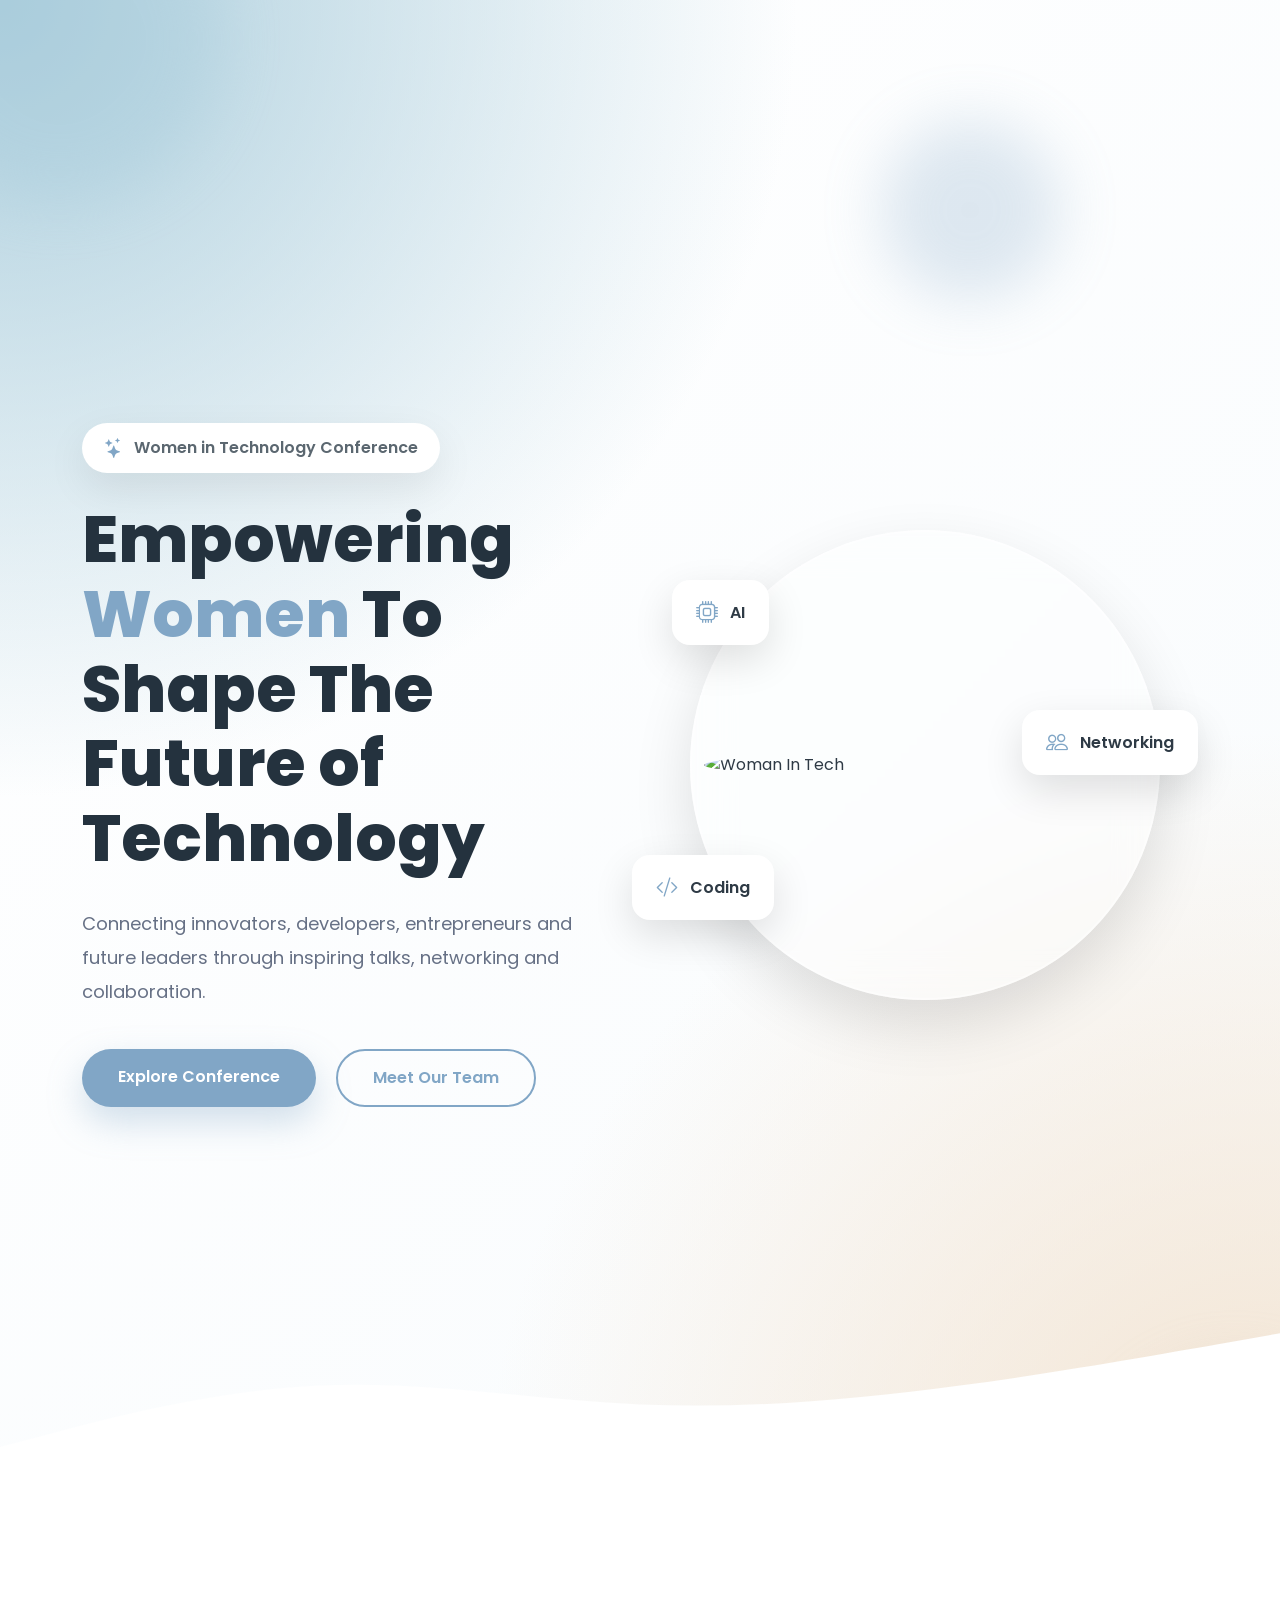
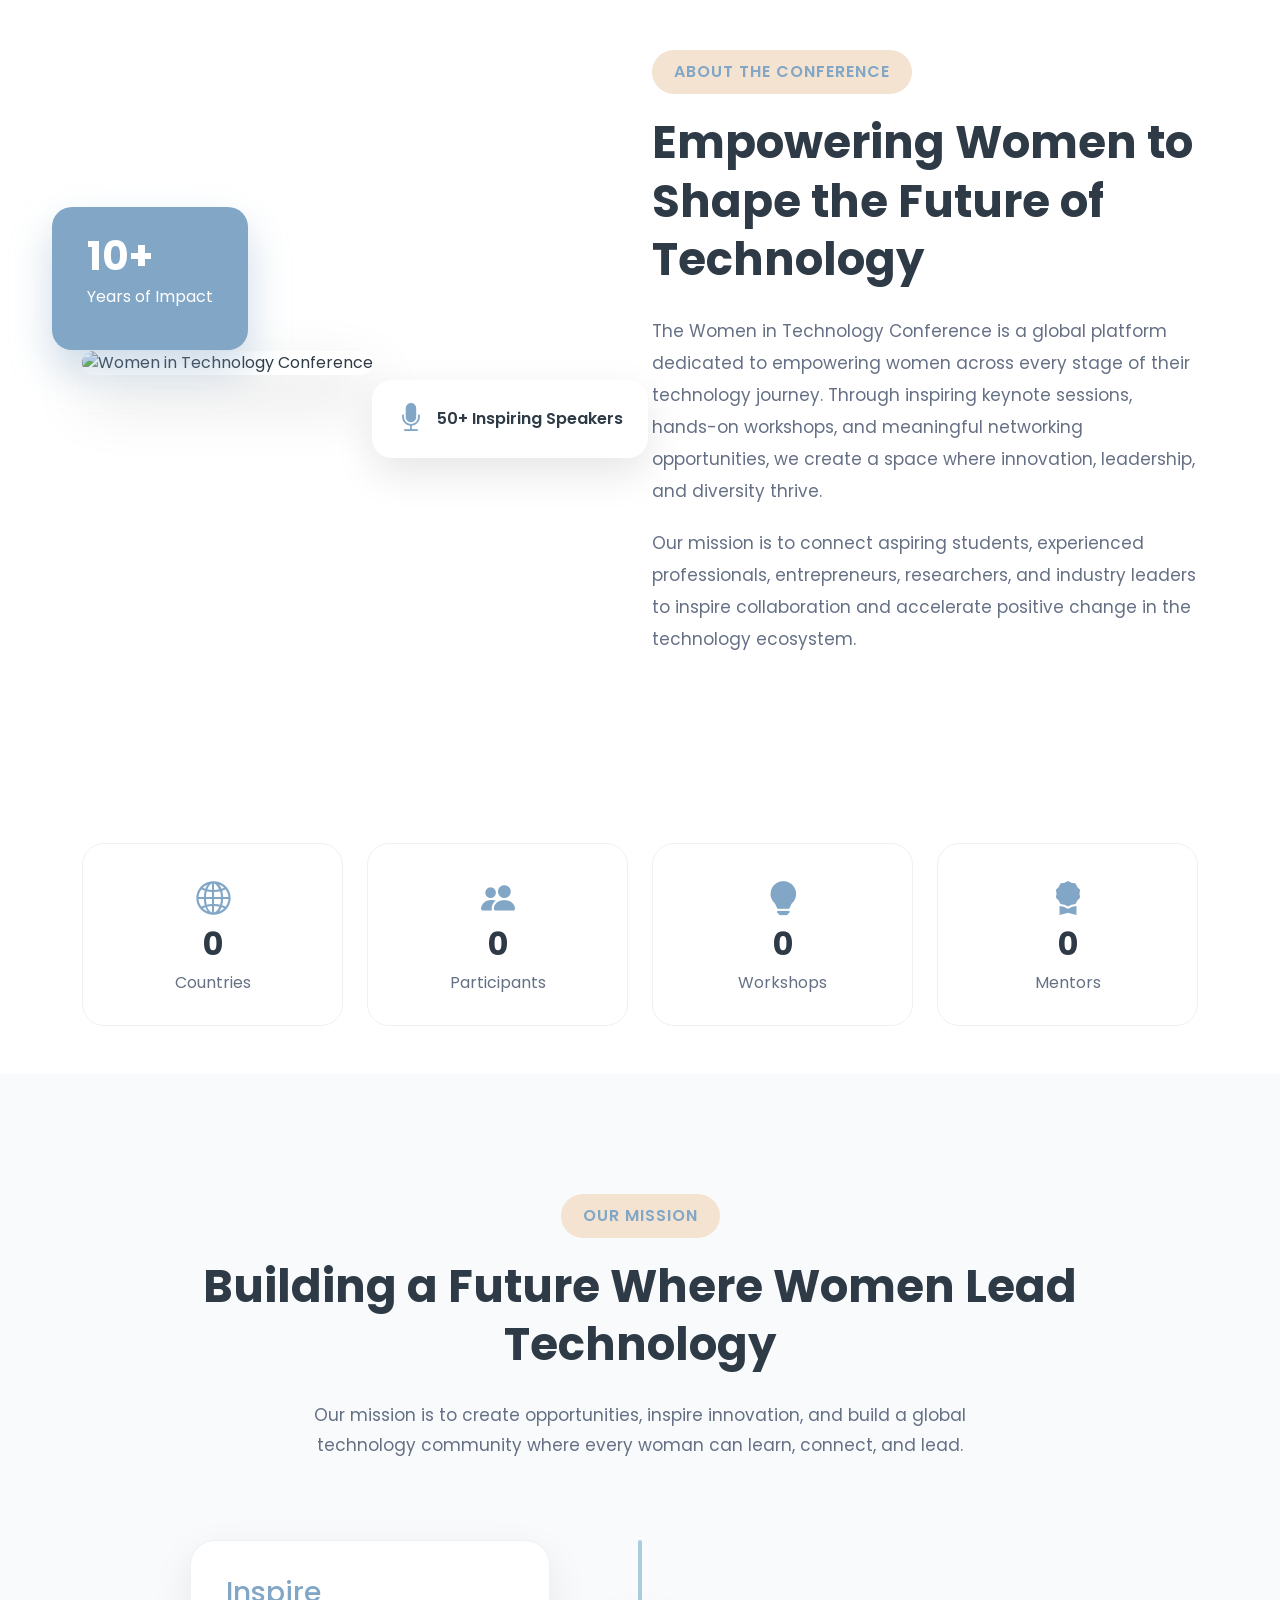
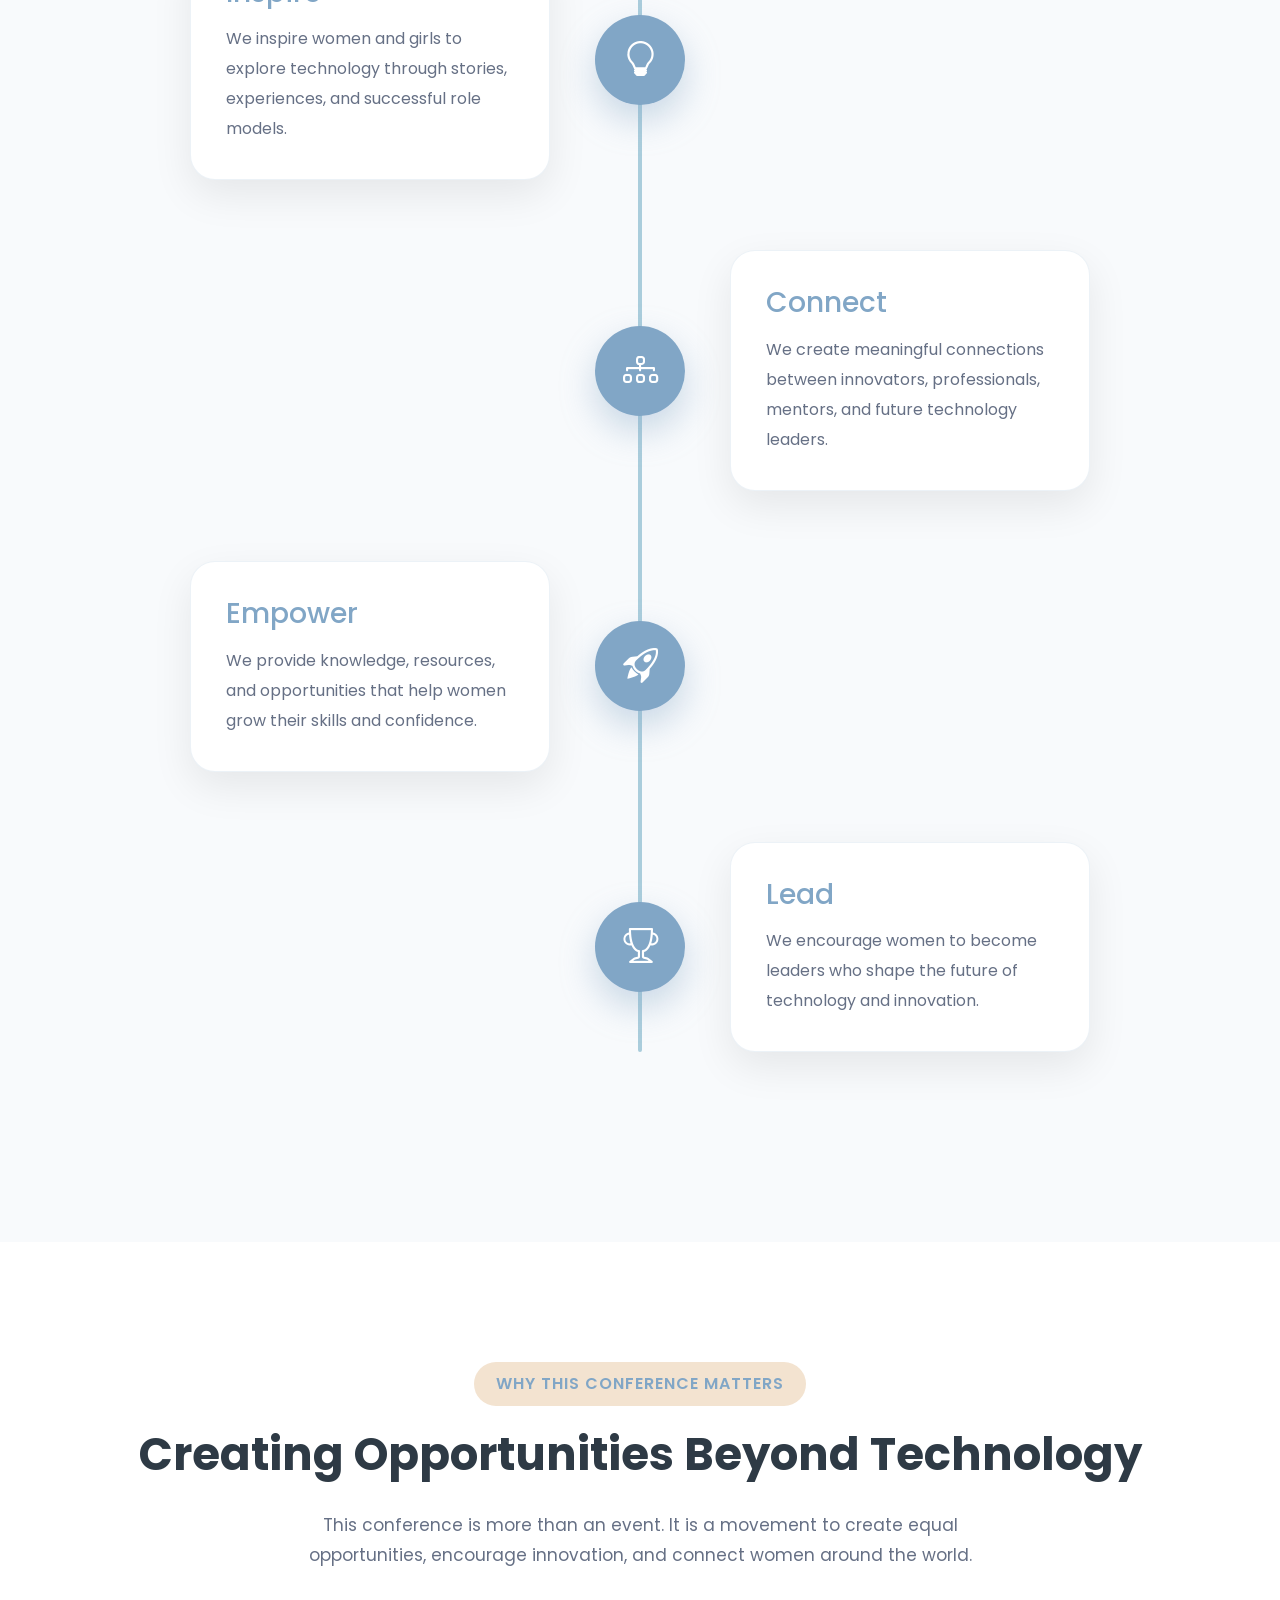
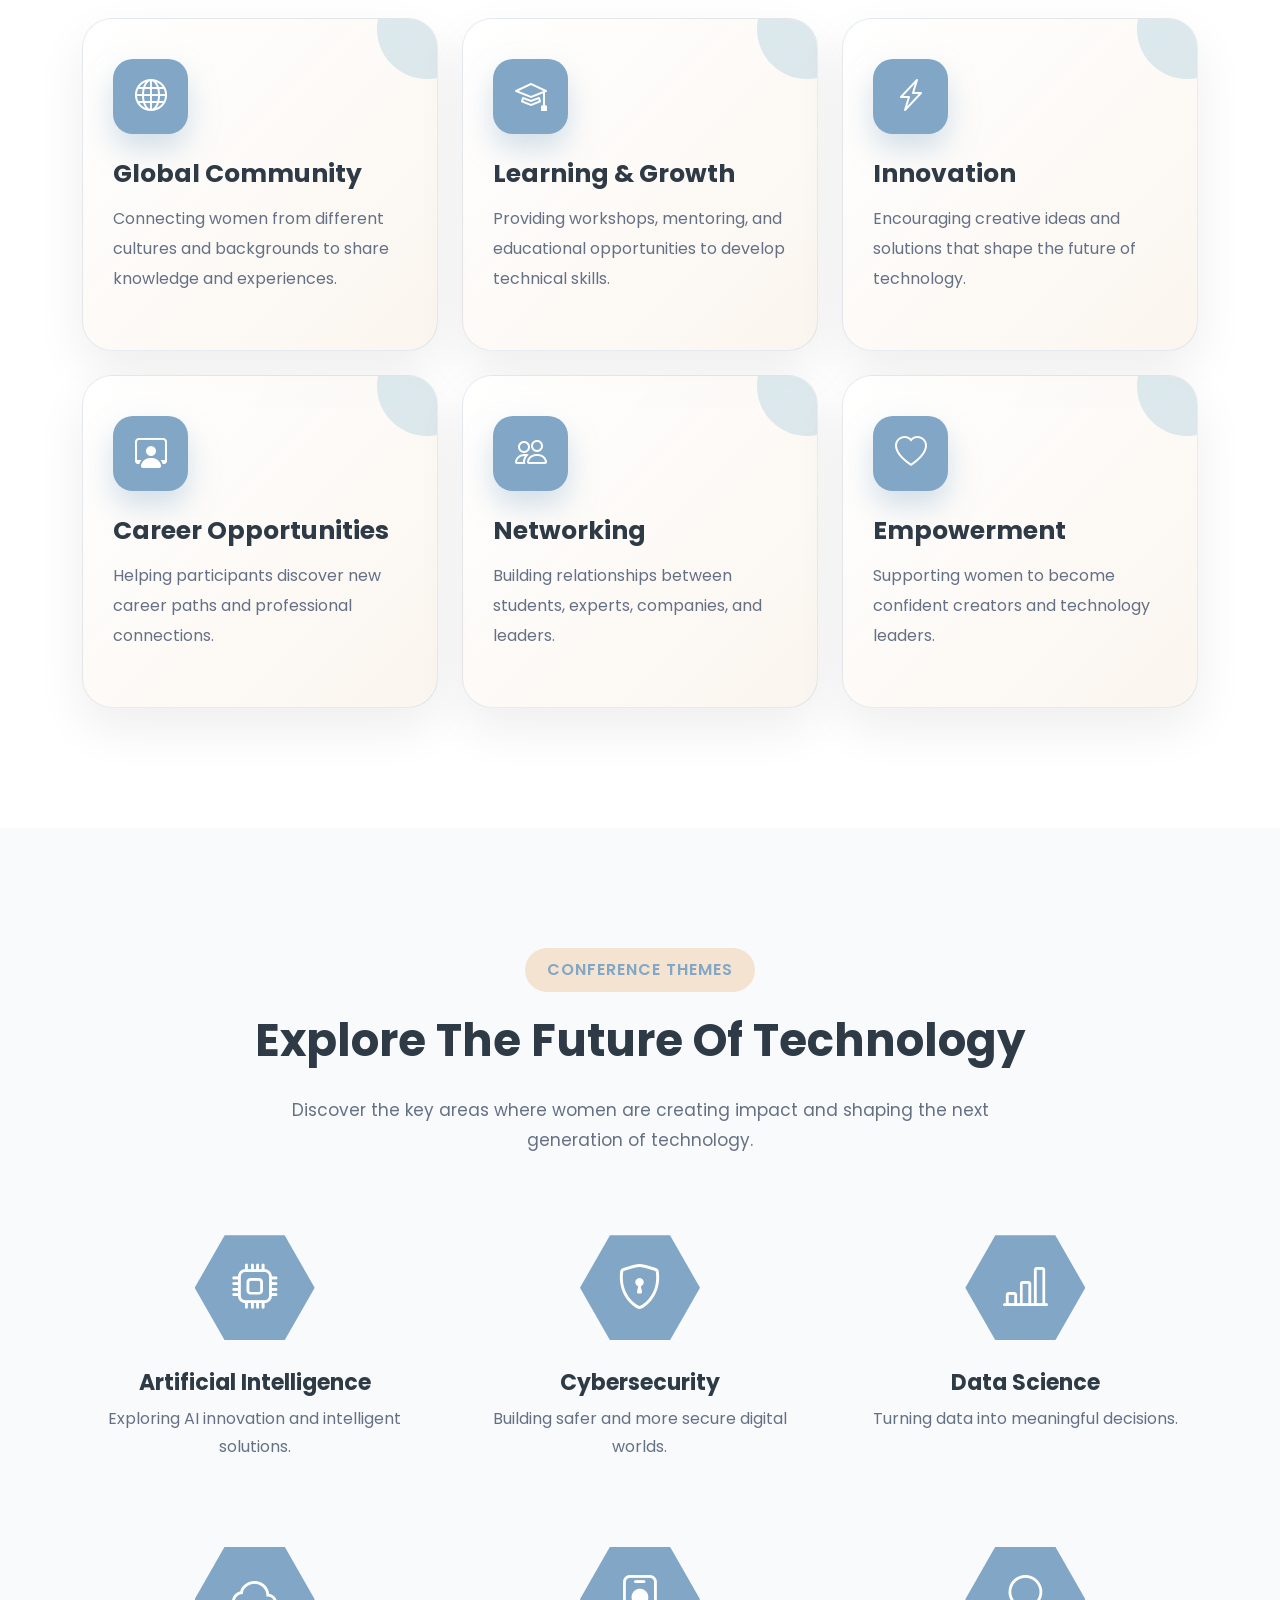
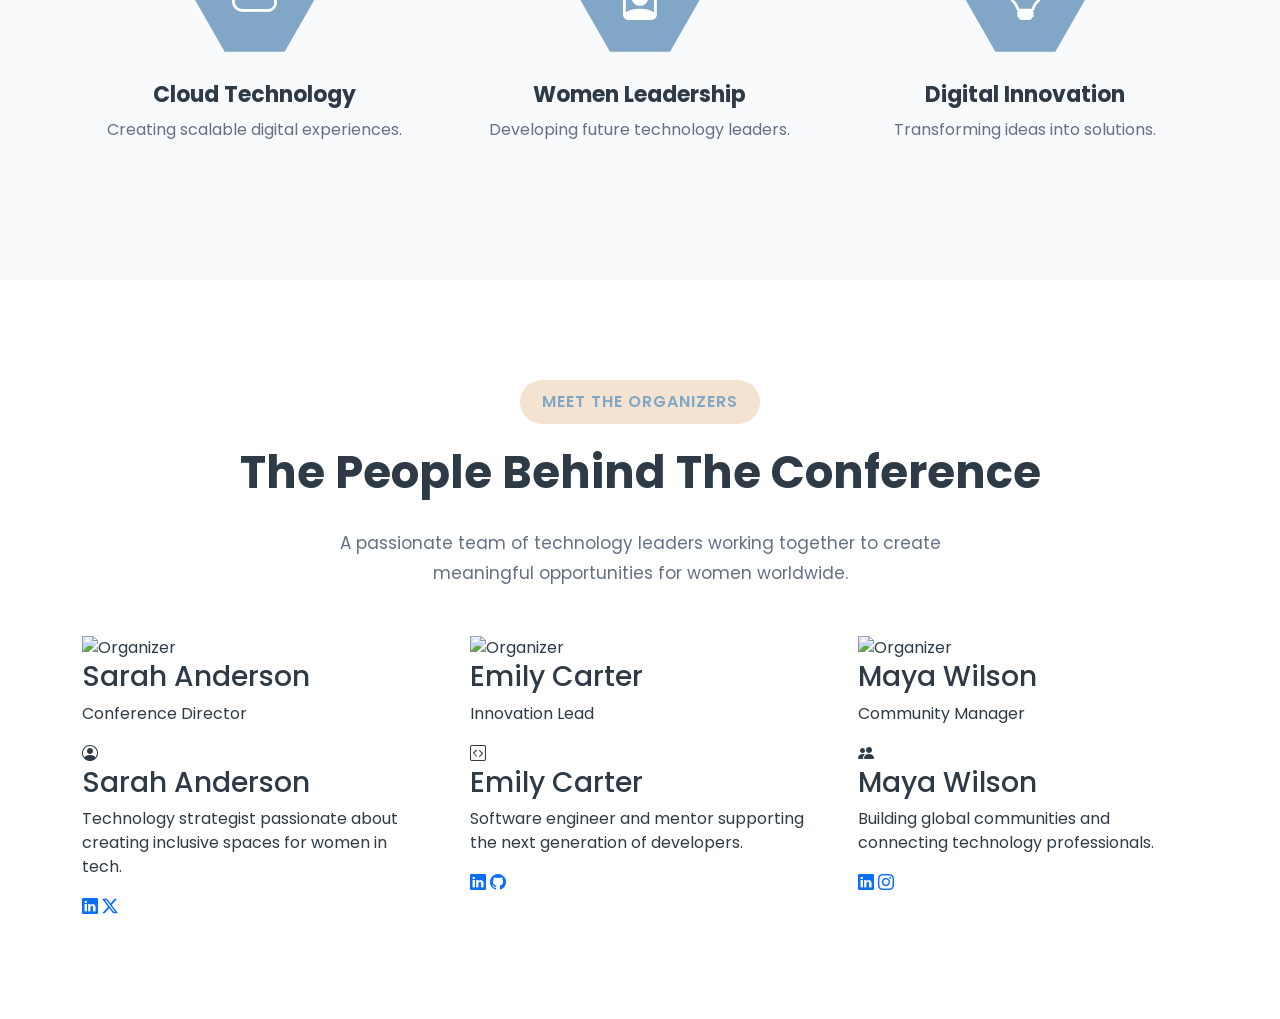
==== About.html @ 3a5cbea6 "add html code of  organizer-section" ====
<!DOCTYPE html>
<html lang="en">
<head>
    <meta charset="UTF-8">
    <meta name="viewport" content="width=device-width, initial-scale=1.0">
    <title>Document</title>
    <!-- Bootstrap CSS -->
<link href="https://cdn.jsdelivr.net/npm/bootstrap@5.3.7/dist/css/bootstrap.min.css" rel="stylesheet">

<!-- Bootstrap Icons -->
<link rel="stylesheet" href="https://cdn.jsdelivr.net/npm/bootstrap-icons@1.13.1/font/bootstrap-icons.min.css">

<!-- Google Font -->
<link rel="preconnect" href="https://fonts.googleapis.com">
<link rel="preconnect" href="https://fonts.gstatic.com" crossorigin>

<link href="https://fonts.googleapis.com/css2?family=Poppins:wght@300;400;500;600;700;800&display=swap" rel="stylesheet">

<link rel="stylesheet" href="About style.css">
</head>
<body>
   <!-- =========================
        ABOUT HERO START
========================== -->

<section class="about-hero">

<div class="hero-circle hero-circle-1"></div>
<div class="hero-circle hero-circle-2"></div>
<div class="hero-circle hero-circle-3"></div>

<div class="container">

<div class="row align-items-center min-vh-100">

<!-- LEFT -->

<div class="col-lg-6">

<span class="hero-badge">

<i class="bi bi-stars"></i>

Women in Technology Conference

</span>

<h1>

Empowering

<span>Women</span>

To Shape

The Future of Technology

</h1>

<p>

Connecting innovators, developers, entrepreneurs and future leaders through inspiring talks, networking and collaboration.

</p>

<div class="hero-buttons">

<a href="#" class="btn btn-primary-custom">

Explore Conference

</a>

<a href="#" class="btn btn-outline-custom">

Meet Our Team

</a>

</div>

</div>

<!-- RIGHT -->

<div class="col-lg-6">

<div class="hero-image-box">

<div class="glass-circle">

<img src="images/about-girl.png" class="rounded-circle" alt="Woman In Tech">

</div>

<div class="floating-card card-one">

<i class="bi bi-cpu"></i>

AI

</div>

<div class="floating-card card-two">

<i class="bi bi-code-slash"></i>

Coding

</div>

<div class="floating-card card-three">

<i class="bi bi-people"></i>

Networking

</div>

</div>

</div>

</div>

</div>

<div class="wave">

<svg xmlns="http://www.w3.org/2000/svg"

viewBox="0 0 1440 320">

<path fill="#ffffff"

fill-opacity="1"

d="M0,224L60,208C120,192,240,160,360,154.7C480,149,600,171,720,176C840,181,960,171,1080,154.7C1200,139,1320,117,1380,106.7L1440,96L1440,320L0,320Z">

</path>

</svg>

</div>

</section>

<!--==============================
      ABOUT CONFERENCE
================================-->

<section class="about-section">

<div class="container">

<div class="row align-items-center gy-5">

<!-- LEFT -->

<div class="col-lg-6">

<div class="about-image-wrapper align-top">

<img src="images/about-conference.jpg"
class="img-fluid main-about-img "
alt="Women in Technology Conference">

<div class="experience-card">

<h2>10+</h2>

<p>Years of Impact</p>

</div>

<div class="speaker-card">

<i class="bi bi-mic-fill"></i>

<span>50+ Inspiring Speakers</span>

</div>

</div>

</div>

<!-- RIGHT -->

<div class="col-lg-6 ">

<span class="section-subtitle">

ABOUT THE CONFERENCE

</span>

<h2 class="section-title">

Empowering Women to Shape the Future of Technology

</h2>

<p class="section-text">

The Women in Technology Conference is a global platform dedicated to empowering women across every stage of their technology journey. Through inspiring keynote sessions, hands-on workshops, and meaningful networking opportunities, we create a space where innovation, leadership, and diversity thrive.

</p>

<p class="section-text">

Our mission is to connect aspiring students, experienced professionals, entrepreneurs, researchers, and industry leaders to inspire collaboration and accelerate positive change in the technology ecosystem.

</p>


</div>

</div>

</div>

</section>
<div class="container">
<div class="row g-4 mt-4">

<div class="col-6 col-md-3">

<div class="info-box">

<i class="bi bi-globe2"></i>

<h4 data-target="35">0</h4>

<p>Countries</p>

</div>

</div>

<div class="col-6 col-md-3">

<div class="info-box">

<i class="bi bi-people-fill"></i>

<h4 data-target="2500">0</h4>

<p>Participants</p>

</div>

</div>

<div class="col-6 col-md-3">

<div class="info-box">

<i class="bi bi-lightbulb-fill"></i>

<h4 data-target="40">0</h4>

<p>Workshops</p>

</div>

</div>

<div class="col-6 col-md-3">

<div class="info-box">

<i class="bi bi-award-fill"></i>

<h4 data-target="120">0</h4>

<p>Mentors</p>

</div>

</div>

</div>
</div>
<br><br>

<!--==============================

        OUR MISSION
================================-->

<section class="mission-section">

<div class="container">

<div class="text-center mb-5">

<span class="section-subtitle">
OUR MISSION
</span>

<h2 class="section-title">
Building a Future Where Women Lead Technology
</h2>

<p class="mission-intro">
Our mission is to create opportunities, inspire innovation, and build a global technology community where every woman can learn, connect, and lead.
</p>

</div>


<div class="mission-timeline">


<div class="mission-item">

<div class="mission-icon">

<i class="bi bi-lightbulb"></i>

</div>

<div class="mission-content">

<h3>Inspire</h3>

<p>
We inspire women and girls to explore technology through stories, experiences, and successful role models.
</p>

</div>

</div>



<div class="mission-item reverse">

<div class="mission-icon">

<i class="bi bi-diagram-3"></i>

</div>

<div class="mission-content">

<h3>Connect</h3>

<p>
We create meaningful connections between innovators, professionals, mentors, and future technology leaders.
</p>

</div>

</div>



<div class="mission-item">

<div class="mission-icon">

<i class="bi bi-rocket-takeoff"></i>

</div>

<div class="mission-content">

<h3>Empower</h3>

<p>
We provide knowledge, resources, and opportunities that help women grow their skills and confidence.
</p>

</div>

</div>



<div class="mission-item reverse">

<div class="mission-icon">

<i class="bi bi-trophy"></i>

</div>

<div class="mission-content">

<h3>Lead</h3>

<p>
We encourage women to become leaders who shape the future of technology and innovation.
</p>

</div>

</div>


</div>

</div>

</section>

<!--==============================
 WHY THIS CONFERENCE MATTERS
================================-->

<section class="why-section">

<div class="container">

<div class="text-center mb-5">

<span class="section-subtitle">
WHY THIS CONFERENCE MATTERS
</span>

<h2 class="section-title">
Creating Opportunities Beyond Technology
</h2>

<p class="mission-intro">
This conference is more than an event. It is a movement to create equal opportunities, encourage innovation, and connect women around the world.
</p>

</div>


<div class="row g-4">


<div class="col-lg-4 col-md-6">

<div class="why-card">

<div class="why-icon">

<i class="bi bi-globe"></i>

</div>

<h3>
Global Community
</h3>

<p>
Connecting women from different cultures and backgrounds to share knowledge and experiences.
</p>

</div>

</div>



<div class="col-lg-4 col-md-6">

<div class="why-card">

<div class="why-icon">

<i class="bi bi-mortarboard"></i>

</div>

<h3>
Learning & Growth
</h3>

<p>
Providing workshops, mentoring, and educational opportunities to develop technical skills.
</p>

</div>

</div>




<div class="col-lg-4 col-md-6">

<div class="why-card">

<div class="why-icon">

<i class="bi bi-lightning-charge"></i>

</div>

<h3>
Innovation
</h3>

<p>
Encouraging creative ideas and solutions that shape the future of technology.
</p>

</div>

</div>




<div class="col-lg-4 col-md-6">

<div class="why-card">

<div class="why-icon">

<i class="bi bi-person-workspace"></i>

</div>

<h3>
Career Opportunities
</h3>

<p>
Helping participants discover new career paths and professional connections.
</p>

</div>

</div>




<div class="col-lg-4 col-md-6">

<div class="why-card">

<div class="why-icon">

<i class="bi bi-people"></i>

</div>

<h3>
Networking
</h3>

<p>
Building relationships between students, experts, companies, and leaders.
</p>

</div>

</div>




<div class="col-lg-4 col-md-6">

<div class="why-card">

<div class="why-icon">

<i class="bi bi-heart"></i>

</div>

<h3>
Empowerment
</h3>

<p>
Supporting women to become confident creators and technology leaders.
</p>

</div>

</div>



</div>

</div>

</section>
<!--==============================
        CONFERENCE THEMES
================================-->

<section class="themes-section">

<div class="container">

<div class="text-center mb-5">

<span class="section-subtitle">
CONFERENCE THEMES
</span>

<h2 class="section-title">
Explore The Future Of Technology
</h2>

<p class="mission-intro">
Discover the key areas where women are creating impact and shaping the next generation of technology.
</p>

</div>


<div class="themes-grid">


<div class="theme-item">

<div class="hexagon">

<i class="bi bi-cpu"></i>

</div>

<h4>
Artificial Intelligence
</h4>

<p>
Exploring AI innovation and intelligent solutions.
</p>

</div>



<div class="theme-item">

<div class="hexagon">

<i class="bi bi-shield-lock"></i>

</div>

<h4>
Cybersecurity
</h4>

<p>
Building safer and more secure digital worlds.
</p>

</div>




<div class="theme-item">

<div class="hexagon">

<i class="bi bi-bar-chart-line"></i>

</div>

<h4>
Data Science
</h4>

<p>
Turning data into meaningful decisions.
</p>

</div>




<div class="theme-item">

<div class="hexagon">

<i class="bi bi-cloud"></i>

</div>

<h4>
Cloud Technology
</h4>

<p>
Creating scalable digital experiences.
</p>

</div>




<div class="theme-item">

<div class="hexagon">

<i class="bi bi-person-badge"></i>

</div>

<h4>
Women Leadership
</h4>

<p>
Developing future technology leaders.
</p>

</div>




<div class="theme-item">

<div class="hexagon">

<i class="bi bi-lightbulb"></i>

</div>

<h4>
Digital Innovation
</h4>

<p>
Transforming ideas into solutions.
</p>

</div>


</div>

</div>

</section>

<!--==============================
       MEET THE ORGANIZERS
================================-->

<section class="organizers-section">

<div class="container">

<div class="text-center mb-5">

<span class="section-subtitle">
MEET THE ORGANIZERS
</span>

<h2 class="section-title">
The People Behind The Conference
</h2>

<p class="mission-intro">
A passionate team of technology leaders working together to create meaningful opportunities for women worldwide.
</p>

</div>



<div class="row g-5 justify-content-center">



<!-- CARD 1 -->

<div class="col-lg-4 col-md-6">

<div class="flip-card">

<div class="flip-inner">


<div class="flip-front">

<img src="images/person1.jpg" alt="Organizer">

<h3>
Sarah Anderson
</h3>

<p>
Conference Director
</p>

</div>



<div class="flip-back">

<i class="bi bi-person-circle"></i>

<h3>
Sarah Anderson
</h3>

<p>
Technology strategist passionate about creating inclusive spaces for women in tech.
</p>


<div class="social-links">

<a href="#">
<i class="bi bi-linkedin"></i>
</a>

<a href="#">
<i class="bi bi-twitter-x"></i>
</a>

</div>

</div>


</div>

</div>

</div>




<!-- CARD 2 -->

<div class="col-lg-4 col-md-6">

<div class="flip-card">

<div class="flip-inner">


<div class="flip-front">

<img src="images/person2.jpg" alt="Organizer">

<h3>
Emily Carter
</h3>

<p>
Innovation Lead
</p>

</div>



<div class="flip-back">

<i class="bi bi-code-square"></i>

<h3>
Emily Carter
</h3>

<p>
Software engineer and mentor supporting the next generation of developers.
</p>


<div class="social-links">

<a href="#">
<i class="bi bi-linkedin"></i>
</a>

<a href="#">
<i class="bi bi-github"></i>
</a>

</div>

</div>


</div>

</div>

</div>





<!-- CARD 3 -->

<div class="col-lg-4 col-md-6">

<div class="flip-card">

<div class="flip-inner">


<div class="flip-front">

<img src="images/person3.jpg" alt="Organizer">

<h3>
Maya Wilson
</h3>

<p>
Community Manager
</p>

</div>



<div class="flip-back">

<i class="bi bi-people-fill"></i>

<h3>
Maya Wilson
</h3>

<p>
Building global communities and connecting technology professionals.
</p>


<div class="social-links">

<a href="#">
<i class="bi bi-linkedin"></i>
</a>

<a href="#">
<i class="bi bi-instagram"></i>
</a>

</div>


</div>


</div>

</div>

</div>


</div>

</div>

</section>





</body>
</html>
---- About style.css ----
/*==============================
 GOOGLE FONT
===============================*/

@import url('https://fonts.googleapis.com/css2?family=Poppins:wght@300;400;500;600;700;800&display=swap');

:root{

--primary:#81A6C6;
--secondary:#AACDDC;
--light:#F3E3D0;
--accent:#D2C4B4;

--dark:#2E3A45;
--white:#ffffff;

}

*{

margin:0;
padding:0;
box-sizing:border-box;

}

body{

font-family:'Poppins',sans-serif;

background:#fff;

overflow-x:hidden;

color:var(--dark);

}

a{

text-decoration:none;

}

section{

padding:100px 0;

}
/*==============================
 HERO
===============================*/

.about-hero{

position:relative;

min-height:170vh;

display:flex;

align-items:center;

overflow:hidden;

background:

radial-gradient(circle at top left,#AACDDC 0%,transparent 40%),

radial-gradient(circle at bottom right,#F3E3D0 0%,transparent 40%),

linear-gradient(135deg,#ffffff,#f8fbfd);

}

.hero-badge{

display:inline-flex;

align-items:center;

gap:10px;

background:white;

padding:10px 22px;

border-radius:50px;

box-shadow:0 15px 40px rgba(0,0,0,.08);

font-weight:600;

color:#5b6770;

}

.hero-badge i{

color:var(--primary);

font-size:20px;

}

.about-hero h1{

font-size:65px;

font-weight:800;

line-height:1.15;

margin:30px 0;

color:#24323e;

}

.about-hero h1 span{

color:var(--primary);

position:relative;

}

.about-hero p{

font-size:18px;

line-height:34px;

max-width:520px;

color:#667085;

margin-bottom:40px;

}

/*==============================
 BUTTONS
===============================*/

.hero-buttons{

display:flex;

gap:20px;

flex-wrap:wrap;

}

.btn-primary-custom{

background:var(--primary);

padding:15px 35px;

border-radius:50px;

font-weight:600;

color:white;

transition:.4s;

box-shadow:0 15px 35px rgba(129,166,198,.35);

}

.btn-primary-custom:hover{

background:#6f94b3;

transform:translateY(-6px);

color:white;

}

.btn-outline-custom{

padding:15px 35px;

border-radius:50px;

font-weight:600;

border:2px solid var(--primary);

color:var(--primary);

transition:.4s;

}

.btn-outline-custom:hover{

background:var(--primary);

color:white;

}

/*==============================
 IMAGE
===============================*/

.hero-image-box{

position:relative;

display:flex;

justify-content:center;

align-items:center;

}

.glass-circle{

width:470px;

height:470px;

border-radius:50%;

background:rgba(255,255,255,.35);

backdrop-filter:blur(20px);

border:2px solid rgba(255,255,255,.4);

display:flex;

justify-content:center;

align-items:center;

box-shadow:0 25px 60px rgba(0,0,0,.12);

animation:float 6s ease-in-out infinite;

}

.glass-circle img{

width:95%;

}

/*==============================
 FLOATING CARDS
===============================*/

.floating-card{

position:absolute;

background:white;

padding:16px 24px;

border-radius:18px;

font-weight:600;

display:flex;

align-items:center;

gap:12px;

box-shadow:0 15px 40px rgba(0,0,0,.12);

animation:floatCard 5s ease-in-out infinite;

}

.floating-card i{

font-size:22px;

color:var(--primary);

}

.card-one{

top:50px;

left:20px;

}

.card-two{

bottom:80px;

left:-20px;

}

.card-three{

right:0;

top:180px;

}

/*==============================
 BACKGROUND CIRCLES
===============================*/

.hero-circle{

position:absolute;

border-radius:50%;

opacity:.4;

filter:blur(30px);

}

.hero-circle-1{

width:320px;

height:320px;

background:#AACDDC;

top:-120px;

left:-100px;

}

.hero-circle-2{

width:250px;

height:250px;

background:#D2C4B4;

bottom:-90px;

right:-80px;

}

.hero-circle-3{

width:180px;

height:180px;

background:#81A6C6;

top:120px;

right:220px;

opacity:.25;

}
/*==============================
 WAVE
===============================*/

.wave{

position:absolute;

bottom:-2px;

left:0;

width:100%;

}

.wave svg{

display:block;

width:100%;

}
/*==============================
 ANIMATION
===============================*/

@keyframes float{

0%{

transform:translateY(0);

}

50%{

transform:translateY(-20px);

}

100%{

transform:translateY(0);

}

}

@keyframes floatCard{

0%{

transform:translateY(0);

}

50%{transform:translateY(-10px);

}

100%{

transform:translateY(0);

}

}
/*==============================
 RESPONSIVE
===============================*/

@media(max-width:992px){

.about-hero{

text-align:center;

}

.about-hero h1{

font-size:48px;

}

.about-hero p{

margin:auto;

margin-bottom:35px;

}

.hero-buttons{

justify-content:center;

}

.glass-circle{

width:340px;

height:340px;

margin-top:60px;

}

.card-one,

.card-two,

.card-three{

display:none;

}

}
/*==============================
ABOUT SECTION
===============================*/

.about-section{

padding:120px 0;

background:white;

}

.section-subtitle{

display:inline-block;

padding:10px 22px;

background:#F3E3D0;

border-radius:40px;

color:#81A6C6;

font-weight:600;

letter-spacing:1px;

margin-bottom:20px;

}

.section-title{

font-size:45px;

font-weight:700;

line-height:1.3;

color:#2E3A45;

margin-bottom:25px;

}

.section-text{

font-size:17px;

line-height:32px;

color:#667085;

margin-bottom:20px;

}
/* IMAGE */

.about-image-wrapper{

position:relative;

}

.main-about-img{

border-radius:30px;

box-shadow:0 25px 60px rgba(0,0,0,.15);

}
/* EXPERIENCE CARD */

.experience-card{

position:absolute;

bottom:25px;

left:-30px;

background:#81A6C6;

color:white;

padding:25px 35px;

border-radius:20px;

box-shadow:0 20px 40px rgba(129,166,198,.4);

}

.experience-card h2{

font-size:40px;

font-weight:700;

margin-bottom:5px;

}

/* SPEAKER CARD */

.speaker-card{

position:absolute;

top:30px;

right:-20px;

background:white;

padding:18px 25px;

border-radius:20px;

display:flex;

align-items:center;

gap:12px;

box-shadow:0 15px 40px rgba(0,0,0,.1);

font-weight:600;

}

.speaker-card i{

font-size:28px;

color:#81A6C6;

}
/* INFO BOX */

.info-box{

background:#fff;

border-radius:22px;

padding:30px;

text-align:center;

transition:.4s;

border:1px solid #eef1f4;

height:100%;

}

.info-box:hover{

transform:translateY(-10px);

background:#81A6C6;

color:white;

}

.info-box:hover p,

.info-box:hover h4,

.info-box:hover i{

color:white;

}

.info-box i{

font-size:34px;

color:#81A6C6;

margin-bottom:15px;

transition:.4s;

}

.info-box h4{

font-size:32px;

font-weight:700;

margin-bottom:8px;

transition:.4s;

}

.info-box p{

margin:0;

color:#667085;

transition:.4s;

}
/* RESPONSIVE */

@media(max-width:992px){

.experience-card{

left:10px;

bottom:10px;

padding:18px;

}

.speaker-card{

right:10px;

top:10px;

padding:15px;

}

.section-title{

font-size:35px;

}

}
/*==============================
OUR MISSION
===============================*/


.mission-section{

background:#F8FAFC;

padding:120px 0;

position:relative;

}


.mission-intro{

max-width:700px;

margin:auto;

color:#667085;

font-size:17px;

line-height:30px;

}
/* TIMELINE */


.mission-timeline{

position:relative;

max-width:900px;

margin:80px auto 0;

}


.mission-timeline::before{

content:"";

position:absolute;

width:4px;

height:100%;

background:#AACDDC;

left:50%;

transform:translateX(-50%);

border-radius:10px;

}
/* ITEM */


.mission-item{

display:flex;

align-items:center;

justify-content:flex-start;

position:relative;

margin-bottom:70px;

width:100%;

}



.mission-item.reverse{

justify-content:flex-end;

}

/* ICON */


.mission-icon{

width:90px;

height:90px;

border-radius:50%;

background:#81A6C6;

color:white;

display:flex;

align-items:center;

justify-content:center;

font-size:35px;

position:absolute;

left:50%;

transform:translateX(-50%);

box-shadow:

0 15px 35px rgba(129,166,198,.4);

z-index:2;

transition:.4s;

}


.mission-icon:hover{

transform:translateX(-50%) scale(1.15);

}
/* CONTENT */


.mission-content{

background:white;

width:40%;

padding:35px;

border-radius:25px;

box-shadow:

0 15px 40px rgba(0,0,0,.08);

transition:.4s;

border:1px solid rgba(129,166,198,.15);

}


.mission-content:hover{

transform:translateY(-10px);

}



.mission-content h3{

font-size:28px;

color:#81A6C6;

margin-bottom:15px;

}



.mission-content p{

color:#667085;

line-height:30px;

margin:0;

}
/* RESPONSIVE */


@media(max-width:768px){


.mission-timeline::before{

left:35px;

}



.mission-item,

.mission-item.reverse{

justify-content:flex-start;

padding-left:90px;

}



.mission-icon{

left:35px;

}



.mission-content{

width:100%;

}


}
/*==============================
WHY SECTION
===============================*/


.why-section{

padding:120px 0;

background:white;

position:relative;

}




.why-card{

height:100%;

padding:40px 30px;

border-radius:30px;

background:

linear-gradient(

135deg,

rgba(255,255,255,.8),

rgba(243,227,208,.35)

);

backdrop-filter:blur(15px);

border:1px solid rgba(129,166,198,.2);

box-shadow:

0 20px 50px rgba(0,0,0,.07);

transition:.5s;

position:relative;

overflow:hidden;

}




.why-card::before{

content:"";

position:absolute;

width:100px;

height:100px;

background:#AACDDC;

border-radius:50%;

right:-40px;

top:-40px;

opacity:.4;

transition:.5s;

}



.why-card:hover{

transform:translateY(-15px);

box-shadow:

0 30px 70px rgba(129,166,198,.25);

}



.why-card:hover::before{

width:180px;

height:180px;

}




.why-icon{

width:75px;

height:75px;

border-radius:20px;

background:#81A6C6;

color:white;

display:flex;

align-items:center;

justify-content:center;

font-size:32px;

margin-bottom:25px;

box-shadow:

0 15px 30px rgba(129,166,198,.35);

}




.why-card h3{

font-size:25px;

font-weight:700;

color:#2E3A45;

margin-bottom:15px;

}




.why-card p{

color:#667085;

line-height:30px;

font-size:16px;

}
/*==============================
CONFERENCE THEMES
===============================*/


.themes-section{

padding:120px 0;

background:#F8FAFC;

}



/* GRID */


.themes-grid{

display:grid;

grid-template-columns:repeat(3,1fr);

gap:70px 40px;

margin-top:80px;

}
/* ITEM */


.theme-item{

text-align:center;

transition:.4s;

}



.theme-item:hover{

transform:translateY(-12px);

}
/* HEXAGON */


.hexagon{

width:120px;

height:105px;

margin:auto;

background:#81A6C6;

display:flex;

align-items:center;

justify-content:center;

color:white;

font-size:45px;

position:relative;

clip-path:polygon(
25% 0%,
75% 0%,
100% 50%,
75% 100%,
25% 100%,
0% 50%
);

transition:.5s;

}




.hexagon::after{

content:"";

position:absolute;

width:100%;

height:100%;

background:#AACDDC;

opacity:0;

transition:.5s;

}




.hexagon:hover{

background:#D2C4B4;

transform:rotate(5deg) scale(1.1);

}




.theme-item h4{

margin-top:30px;

font-size:22px;

font-weight:700;

color:#2E3A45;

}



.theme-item p{

color:#667085;

line-height:28px;

}
/* RESPONSIVE */


@media(max-width:992px){

.themes-grid{

grid-template-columns:repeat(2,1fr);

}


}



@media(max-width:576px){

.themes-grid{

grid-template-columns:1fr;

}


}
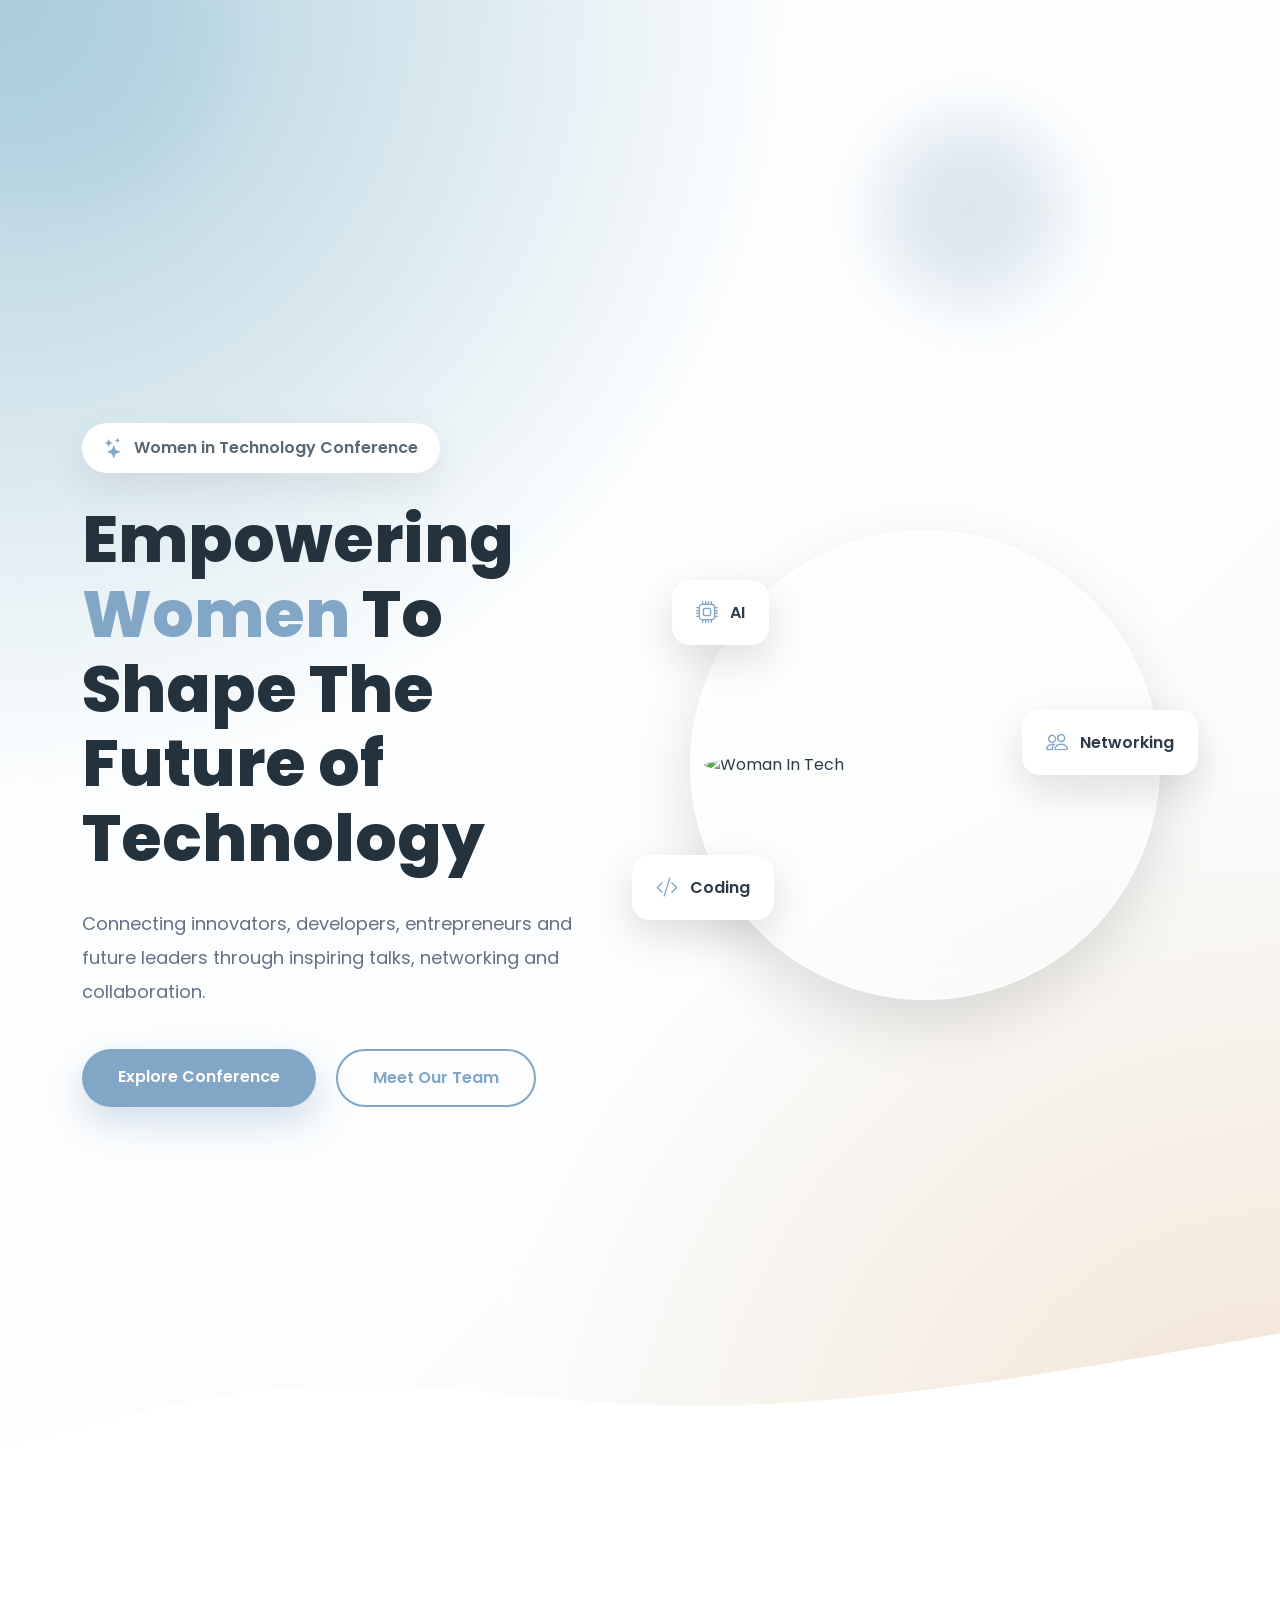
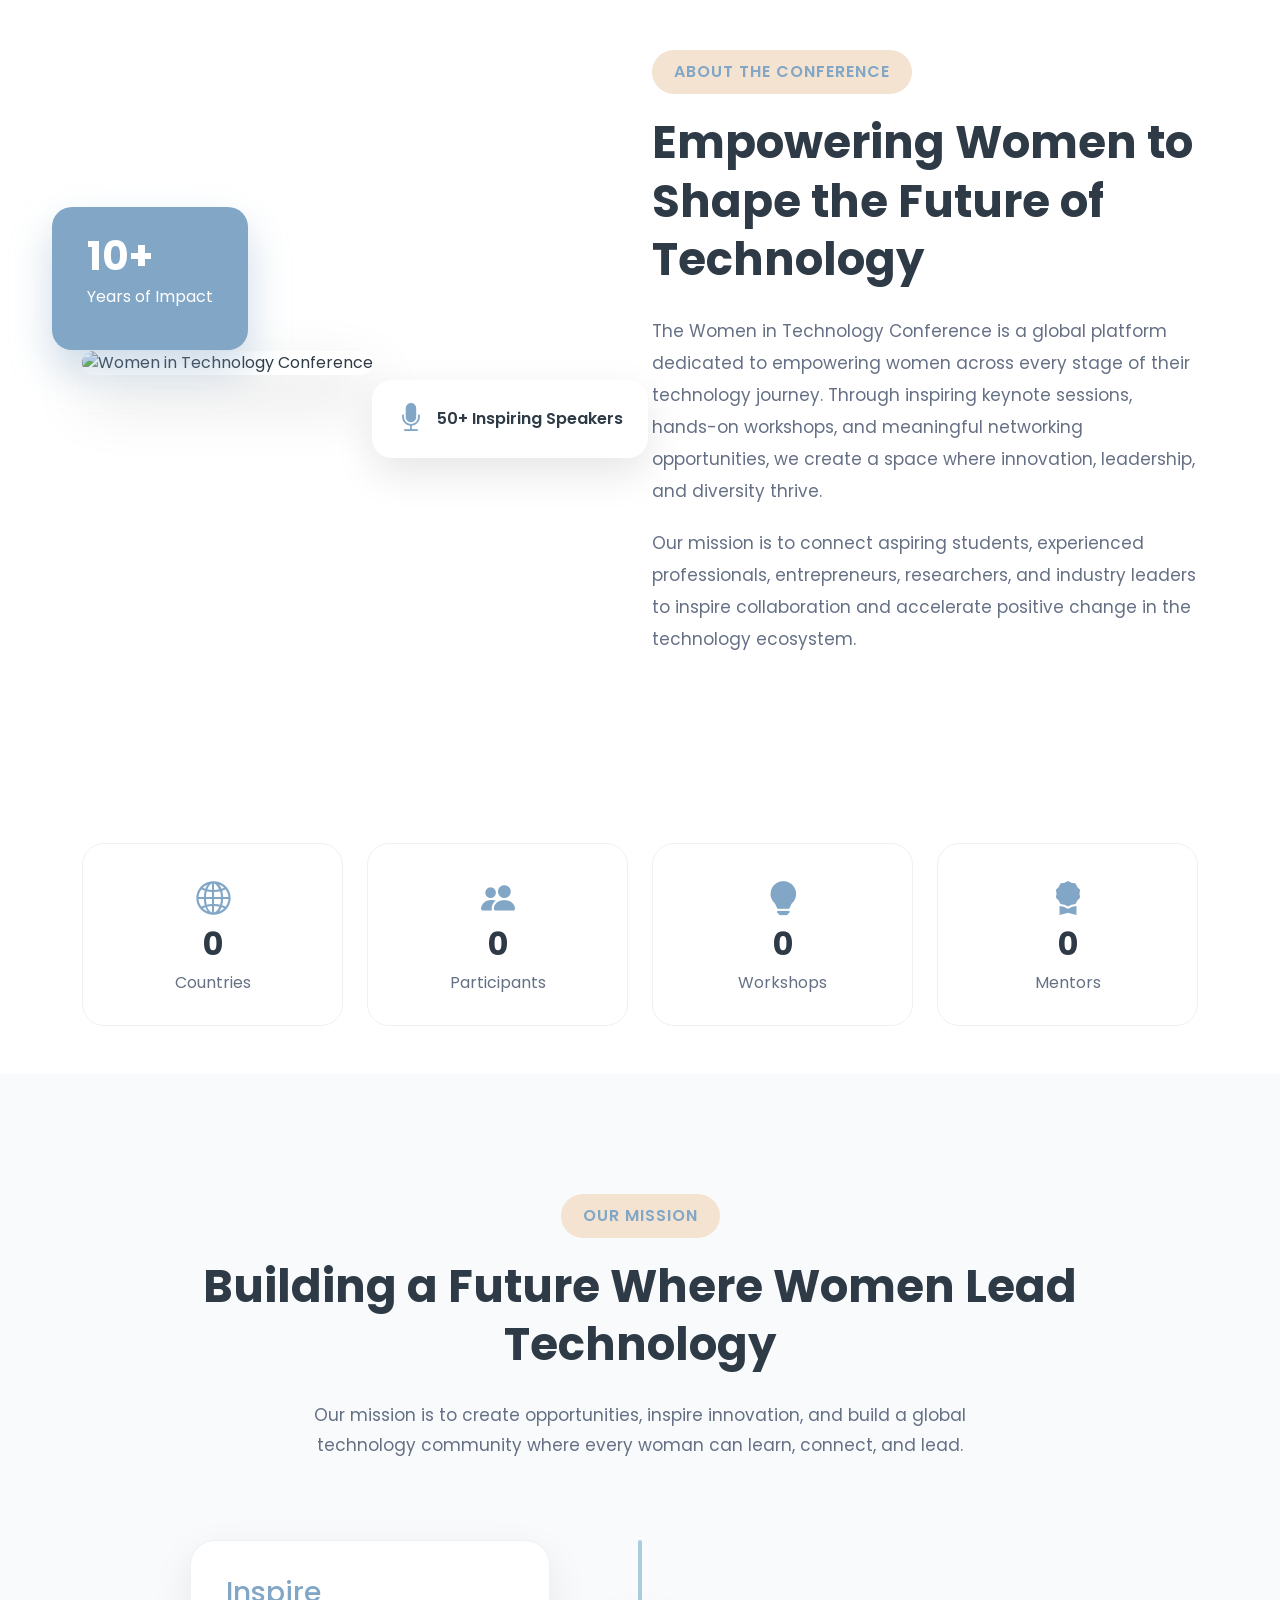
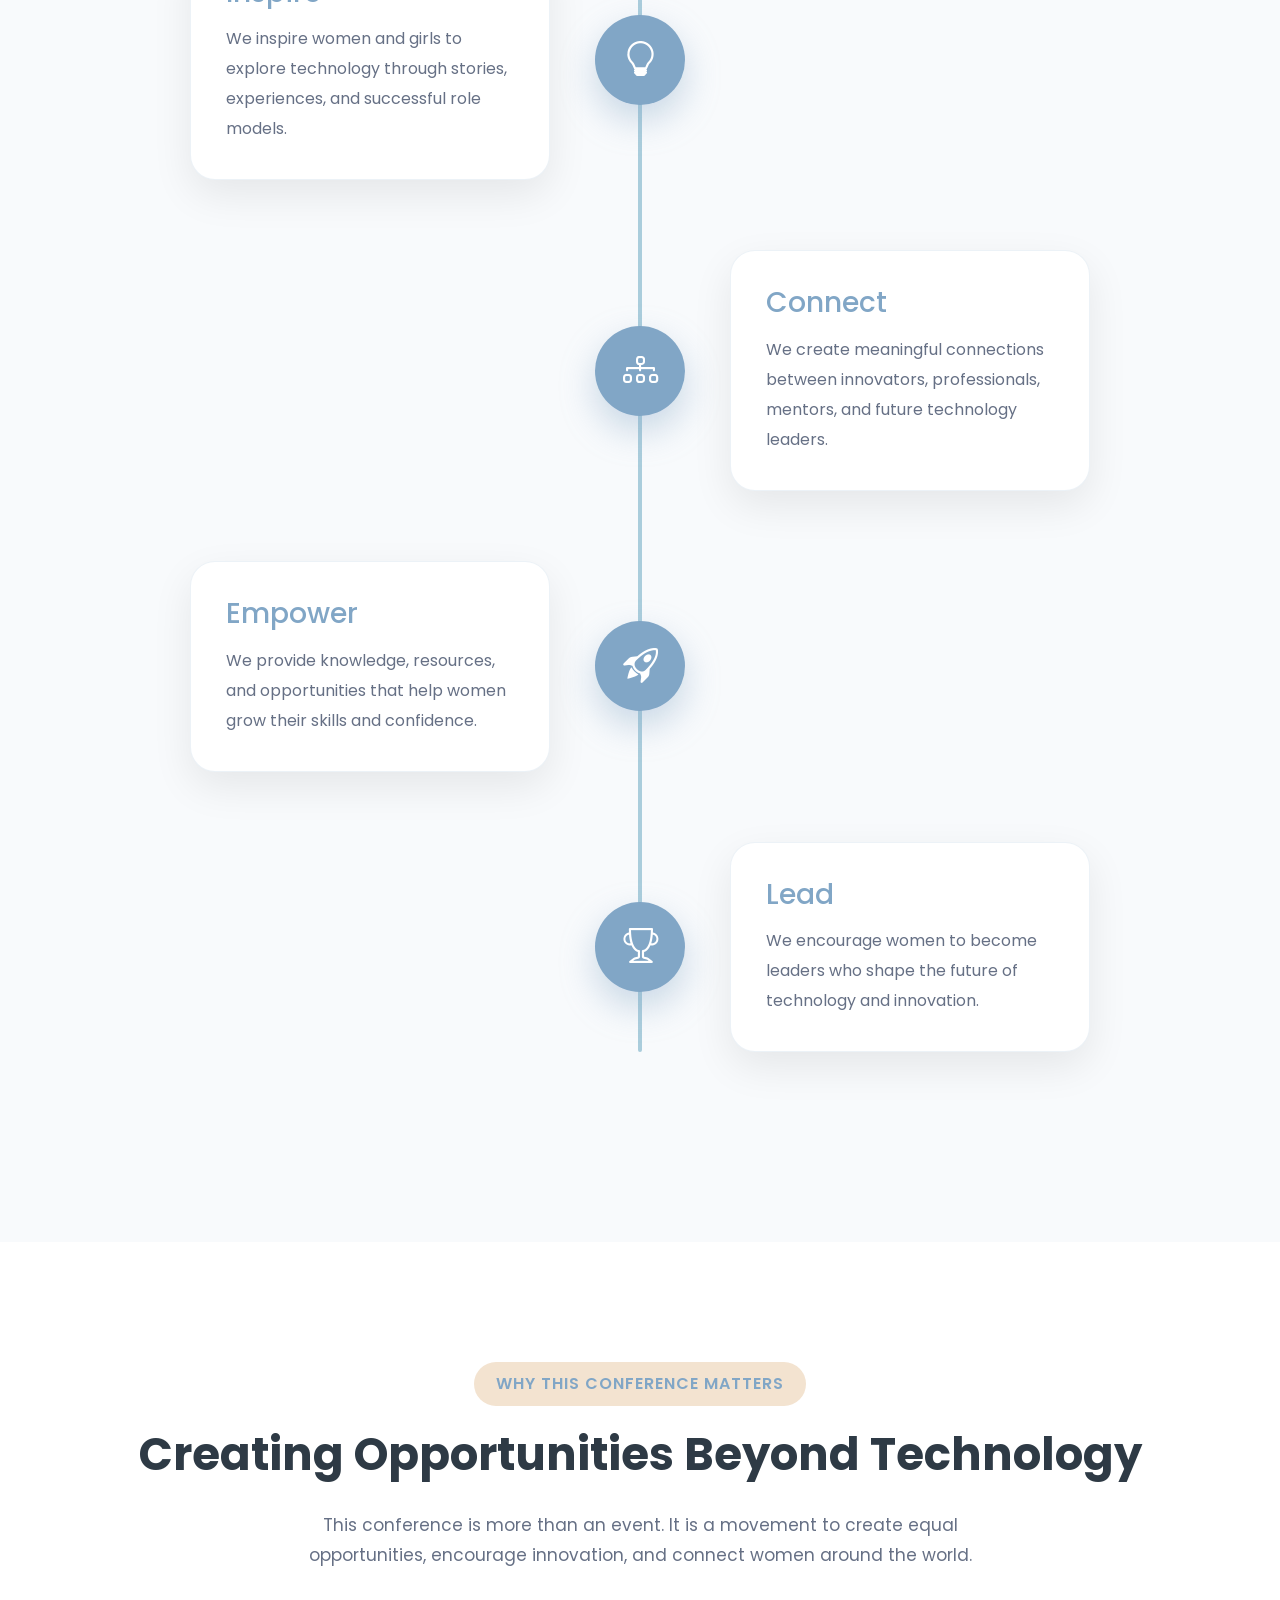
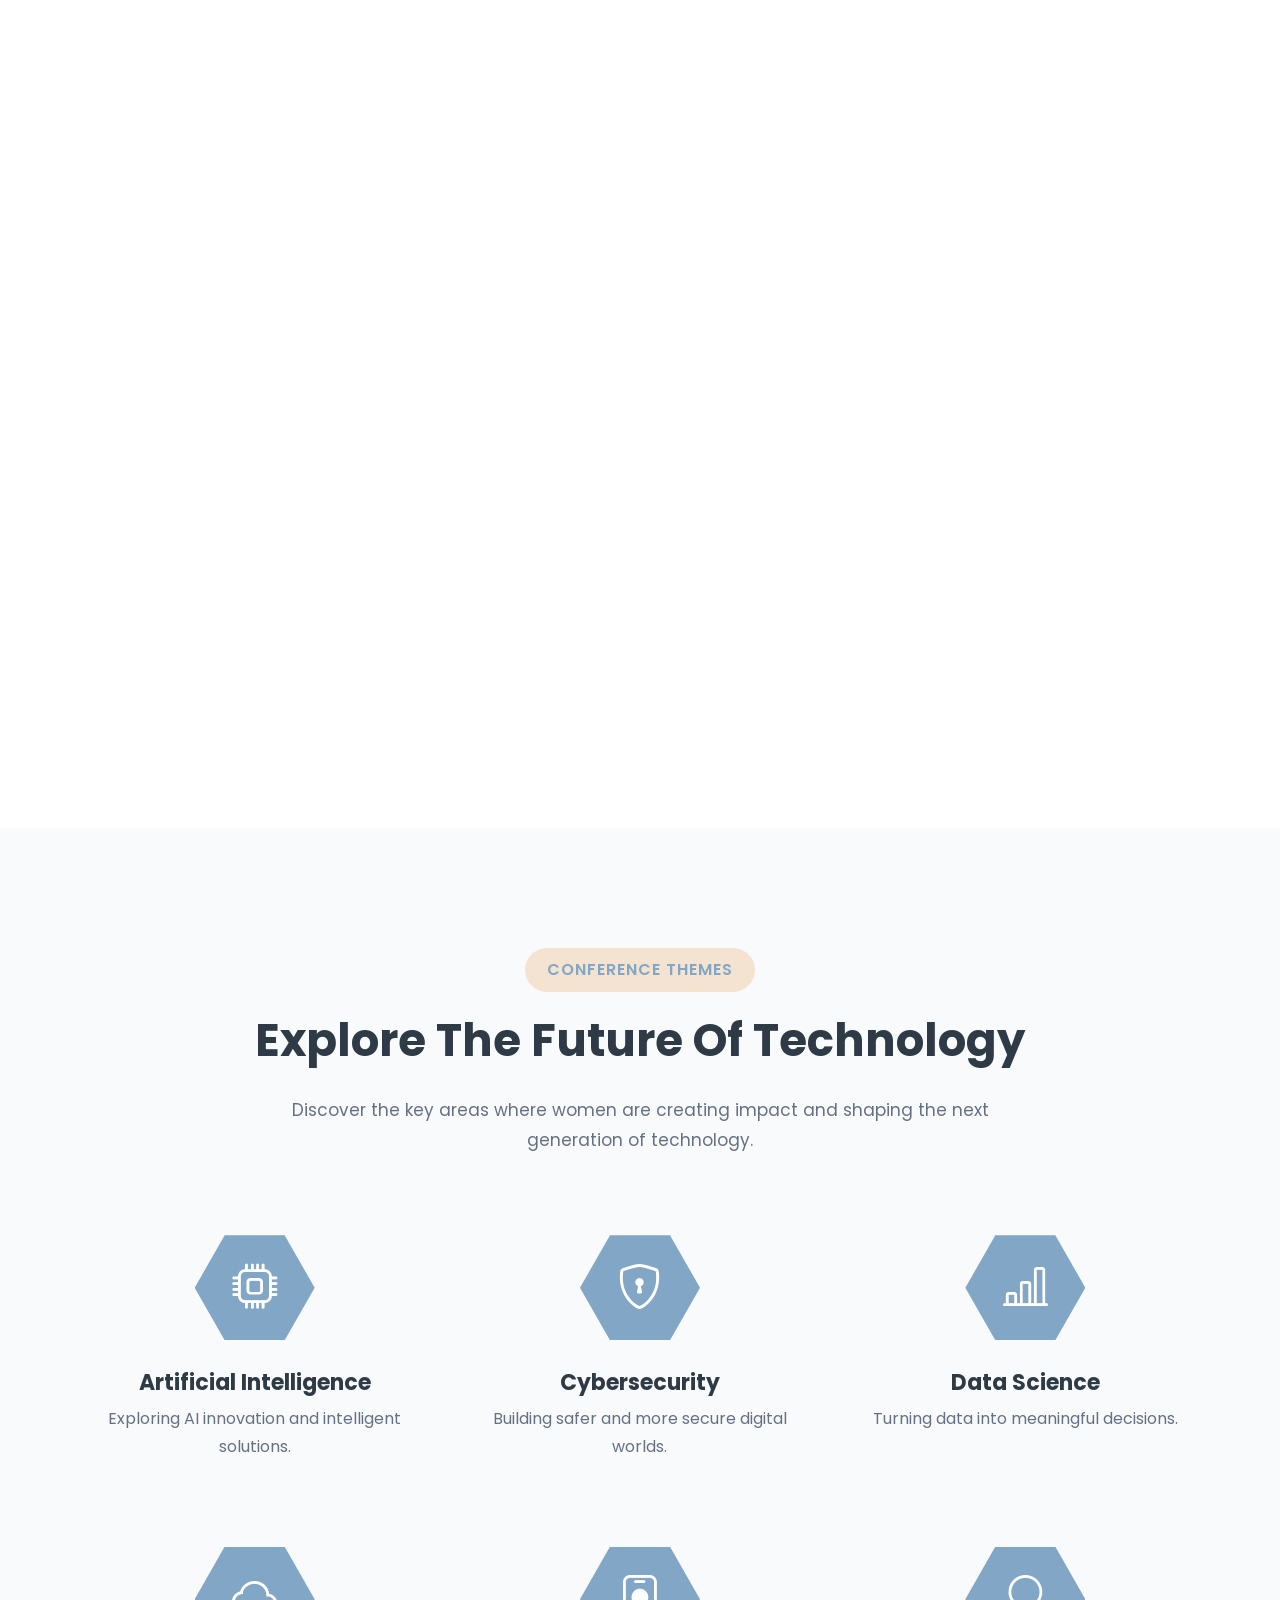
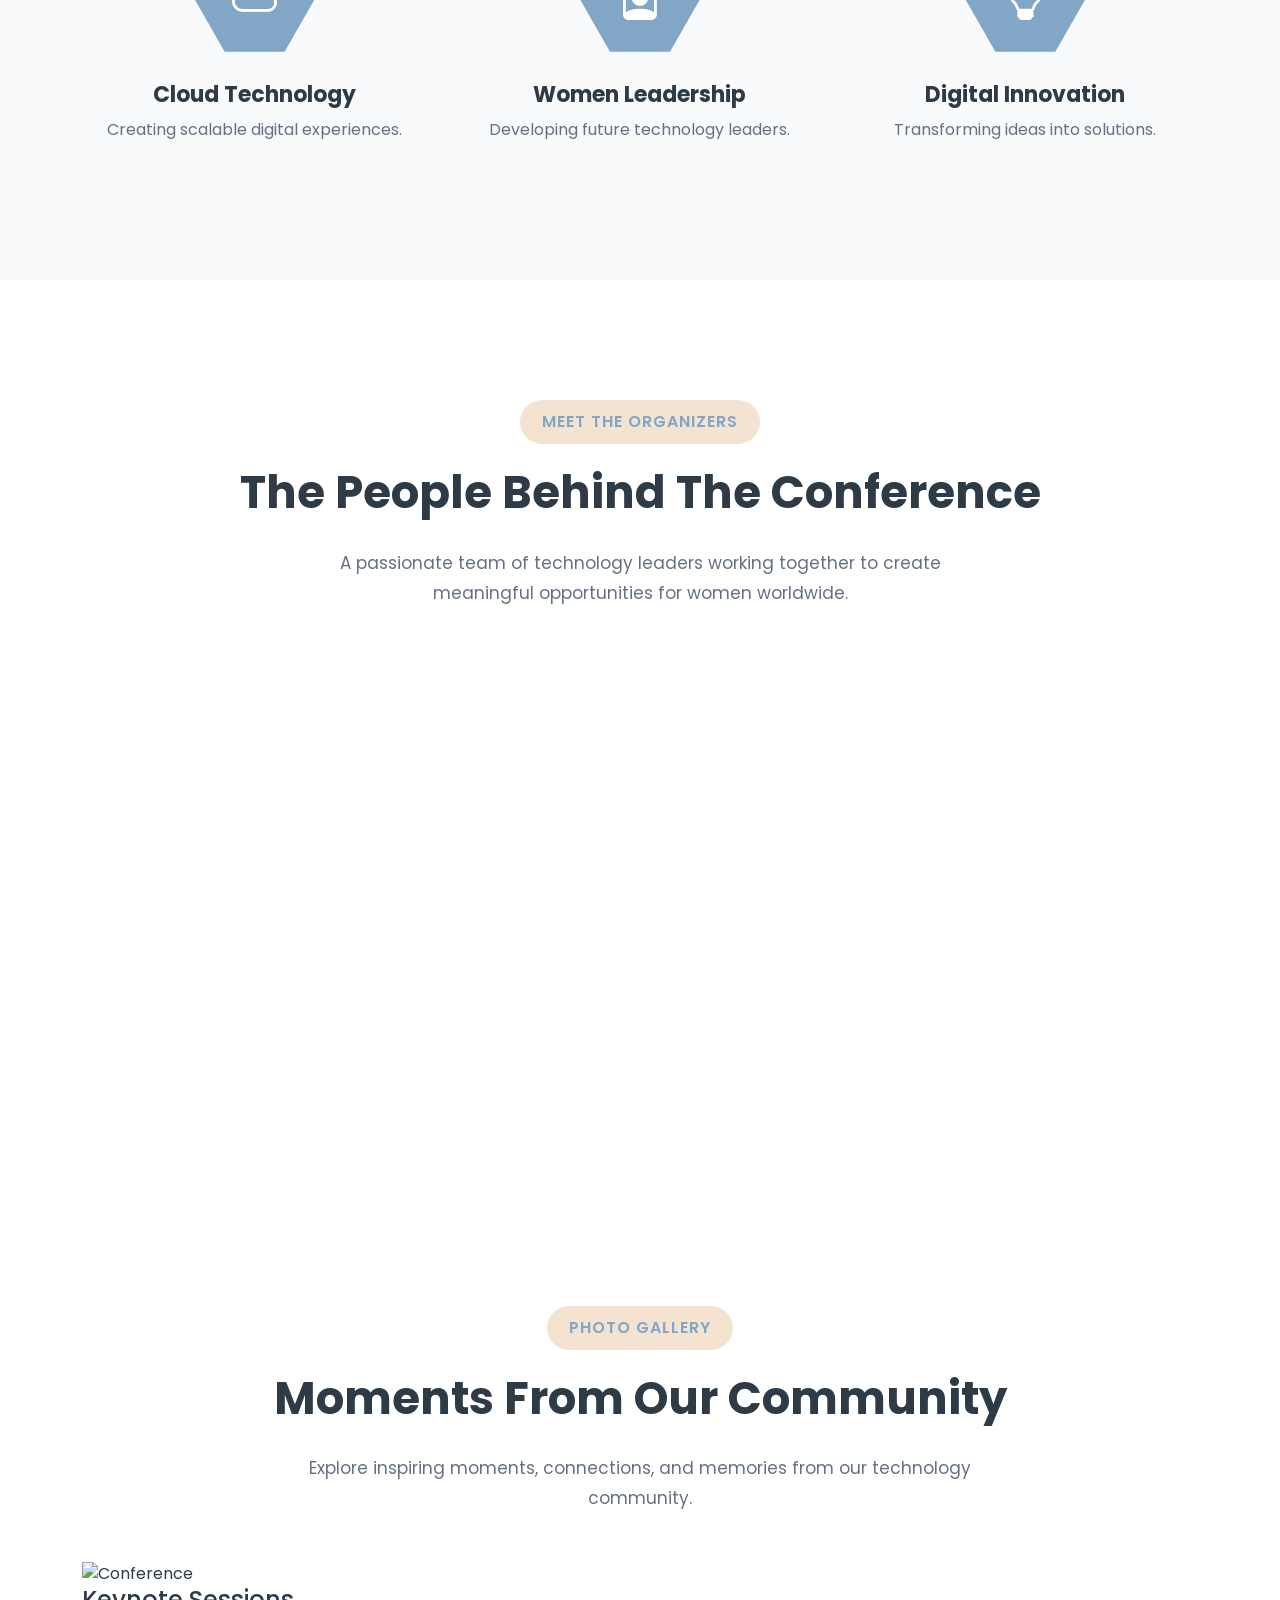
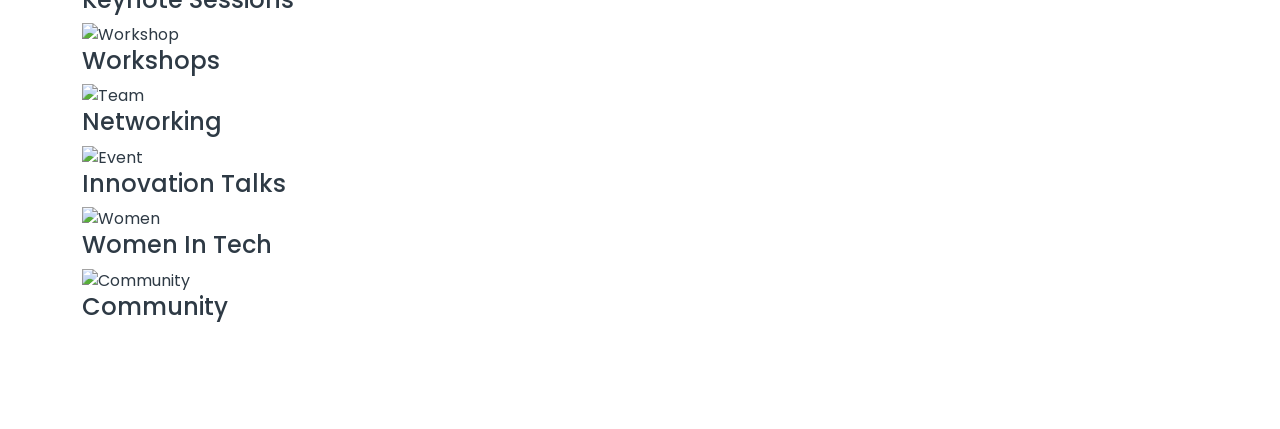
==== commit fa9db477: "add html code of  gallary-section" ====
--- a/About.html
+++ b/About.html
@@ -966,6 +966,131 @@
 
 </section>
 
+<!--==============================
+        PHOTO GALLERY
+================================-->
+
+<section class="gallery-section">
+
+<div class="container">
+
+
+<div class="text-center mb-5">
+
+<span class="section-subtitle">
+PHOTO GALLERY
+</span>
+
+<h2 class="section-title">
+Moments From Our Community
+</h2>
+
+<p class="mission-intro">
+Explore inspiring moments, connections, and memories from our technology community.
+</p>
+
+</div>
+
+
+
+<div class="gallery-grid">
+
+
+<div class="gallery-item large">
+
+<img src="images/gallery1.jpg" alt="Conference" class="gallary-img">
+
+<div class="gallery-overlay">
+
+<h4>Keynote Sessions</h4>
+
+</div>
+
+</div>
+
+
+
+<div class="gallery-item">
+
+<img src="images/gallery2.jpg" alt="Workshop" class="gallary-img">
+
+<div class="gallery-overlay">
+
+<h4>Workshops</h4>
+
+</div>
+
+</div>
+
+
+
+
+<div class="gallery-item">
+
+<img src="images/gallery3.jpg" alt="Team" class="gallary-img">
+
+<div class="gallery-overlay">
+
+<h4>Networking</h4>
+
+</div>
+
+</div>
+
+
+
+
+<div class="gallery-item large">
+
+<img src="images/gallery4.jpg" alt="Event" class="gallary-img">
+
+<div class="gallery-overlay">
+
+<h4>Innovation Talks</h4>
+
+</div>
+
+</div>
+
+
+
+
+<div class="gallery-item">
+
+<img src="images/gallery5.jpg" alt="Women" class="gallary-img">
+
+<div class="gallery-overlay">
+
+<h4>Women In Tech</h4>
+
+</div>
+
+</div>
+
+
+
+
+<div class="gallery-item">
+
+<img src="images/gallery6.jpg" alt="Community" class="gallary-img">
+
+<div class="gallery-overlay">
+
+<h4>Community</h4>
+
+</div>
+
+</div>
+
+
+
+</div>
+
+
+</div>
+
+</section>
+
 
 
 
--- a/About style.css
+++ b/About style.css
@@ -1293,8 +1293,247 @@
 
 
 }
-
-
-
-
-
+/*==============================
+ORGANIZERS SECTION
+===============================*/
+
+
+.organizers-section{
+
+padding:120px 0;
+
+background:white;
+
+}
+
+
+
+
+.flip-card{
+
+height:430px;
+
+perspective:1000px;
+
+}
+
+
+
+
+.flip-inner{
+
+position:relative;
+
+width:100%;
+
+height:100%;
+
+transition:transform .8s;
+
+transform-style:preserve-3d;
+
+}
+
+
+
+
+.flip-card:hover .flip-inner{
+
+transform:rotateY(180deg);
+
+}
+
+
+
+
+.flip-front,
+.flip-back{
+
+position:absolute;
+
+width:100%;
+
+height:100%;
+
+backface-visibility:hidden;
+
+border-radius:30px;
+
+overflow:hidden;
+
+box-shadow:
+
+0 20px 50px rgba(0,0,0,.1);
+
+display:flex;
+
+align-items:center;
+
+justify-content:center;
+
+flex-direction:column;
+
+padding:35px;
+
+}
+
+
+
+
+.flip-front{
+
+background:#ffffff;
+
+}
+
+
+
+
+.flip-front img{
+
+width:170px;
+
+height:170px;
+
+border-radius:50%;
+
+object-fit:cover;
+
+border:8px solid #AACDDC;
+
+margin-bottom:25px;
+
+}
+
+
+
+
+.flip-front h3{
+
+font-size:25px;
+
+color:#2E3A45;
+
+margin-bottom:8px;
+
+}
+
+
+
+
+.flip-front p{
+
+color:#81A6C6;
+
+font-weight:600;
+
+}
+
+
+
+
+
+.flip-back{
+
+background:
+
+linear-gradient(
+
+135deg,
+
+#81A6C6,
+
+#AACDDC
+
+);
+
+color:white;
+
+transform:rotateY(180deg);
+
+text-align:center;
+
+}
+
+
+
+
+.flip-back i{
+
+font-size:55px;
+
+margin-bottom:20px;
+
+}
+
+
+
+
+.flip-back h3{
+
+font-size:26px;
+
+}
+
+
+
+
+.flip-back p{
+
+line-height:28px;
+
+margin:20px 0;
+
+}
+
+
+
+
+.social-links{
+
+display:flex;
+
+gap:15px;
+
+}
+
+
+
+
+.social-links a{
+
+width:45px;
+
+height:45px;
+
+border-radius:50%;
+
+background:white;
+
+display:flex;
+
+align-items:center;
+
+justify-content:center;
+
+color:#81A6C6;
+
+font-size:22px;
+
+transition:.3s;
+
+}
+
+
+
+.social-links a:hover{
+
+transform:translateY(-5px);
+
+background:#F3E3D0;
+}
+
+
+
+
+
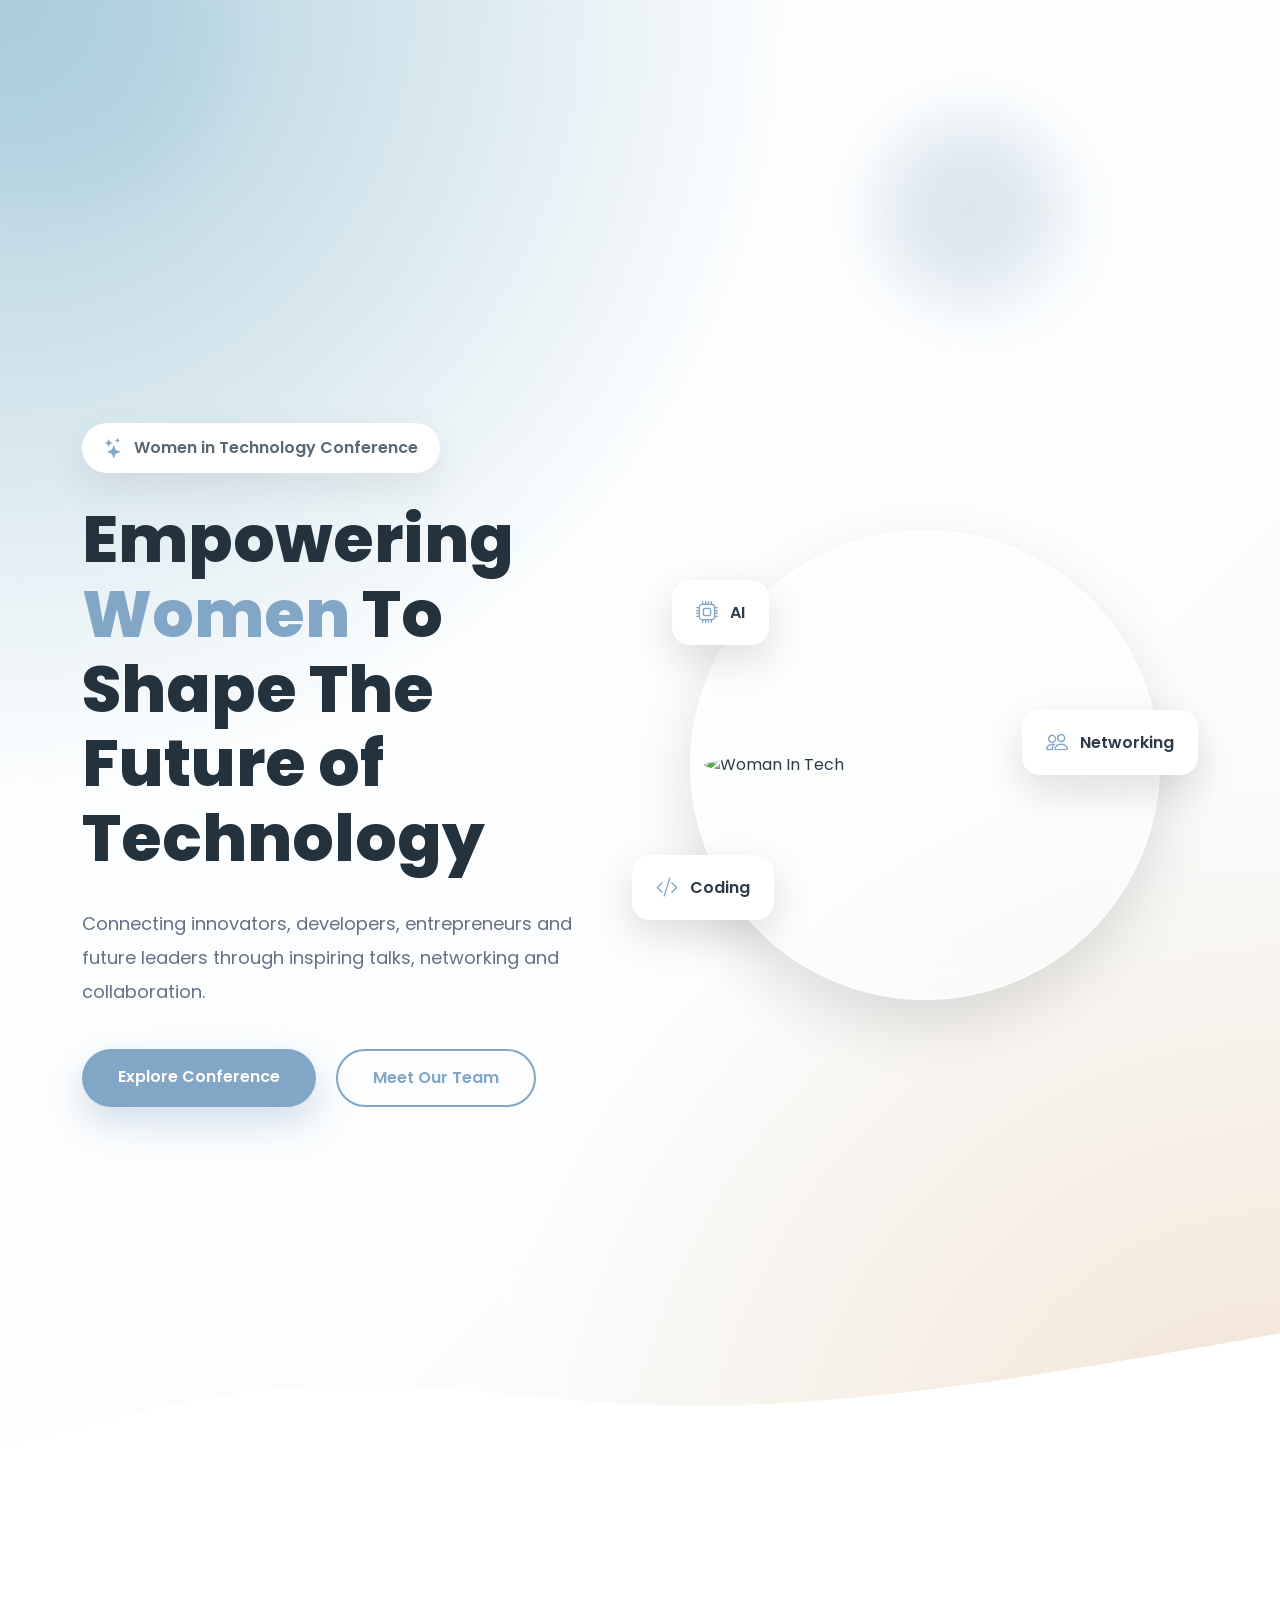
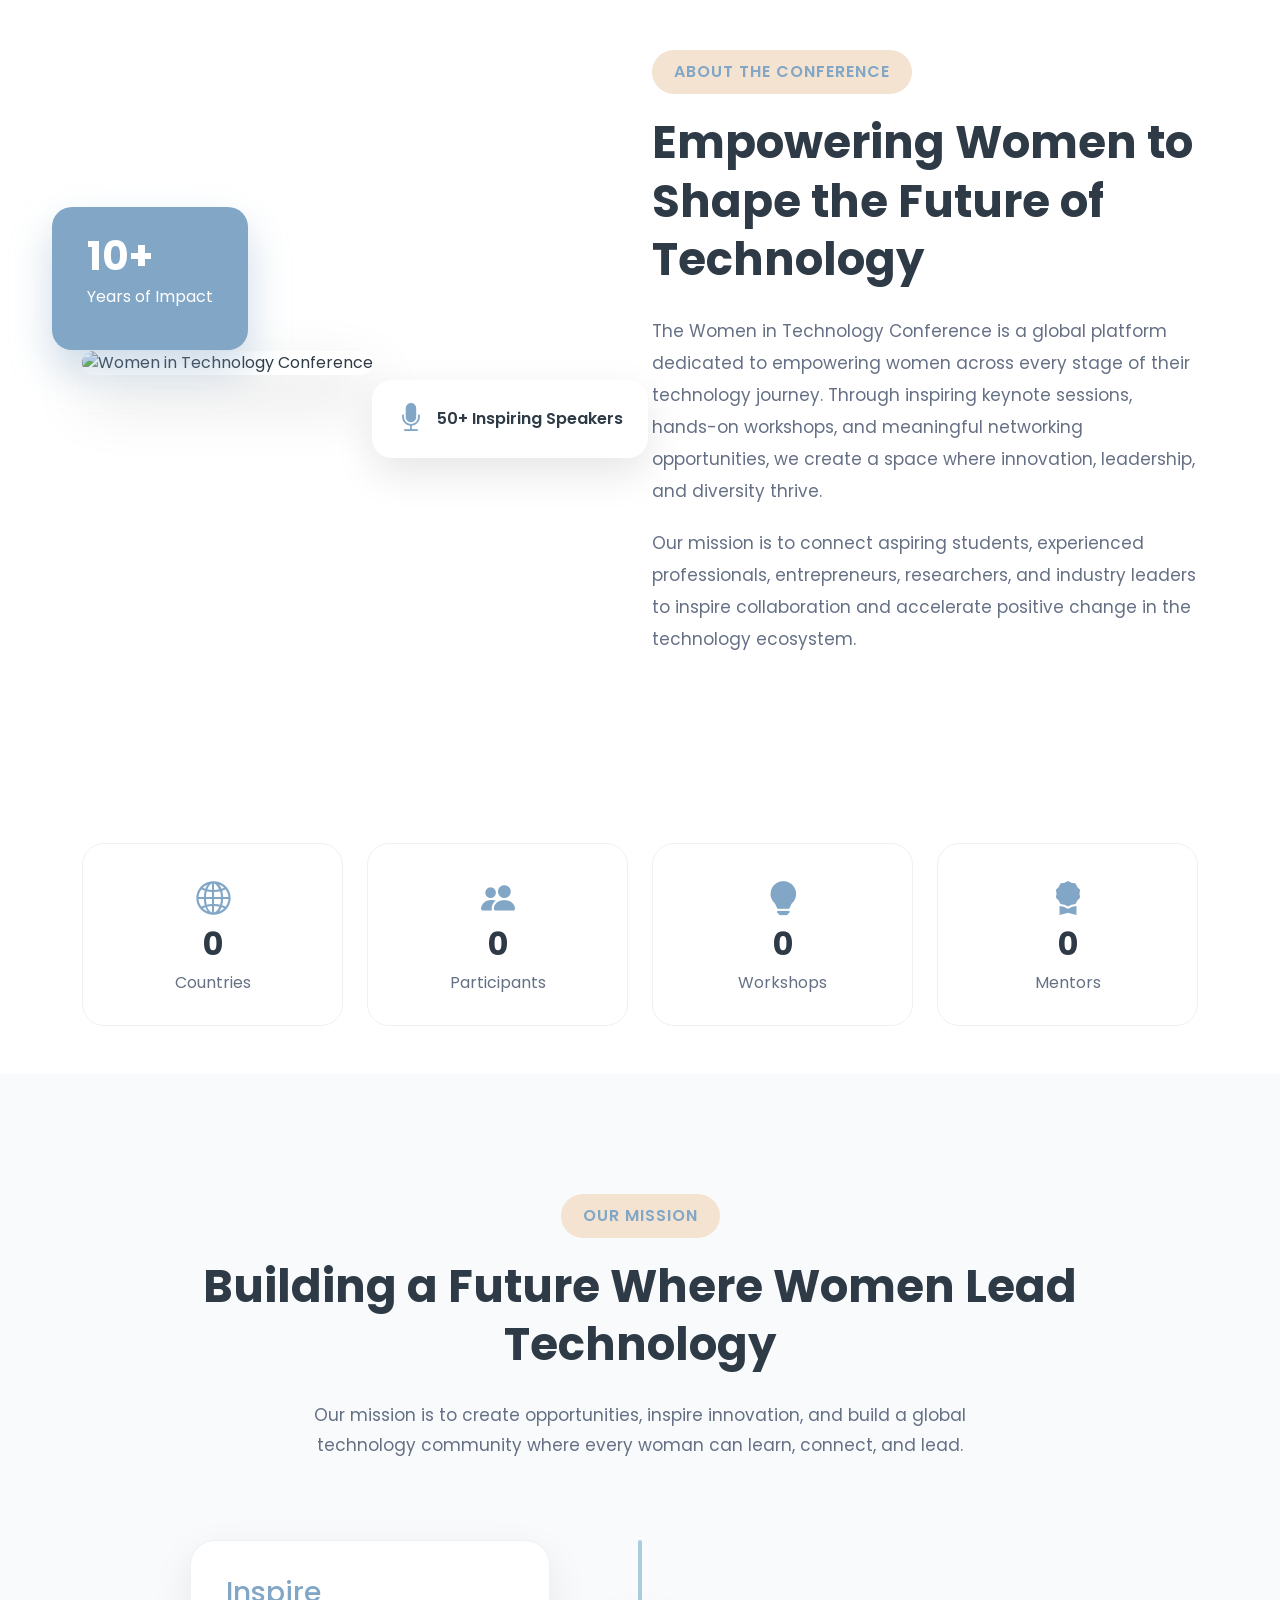
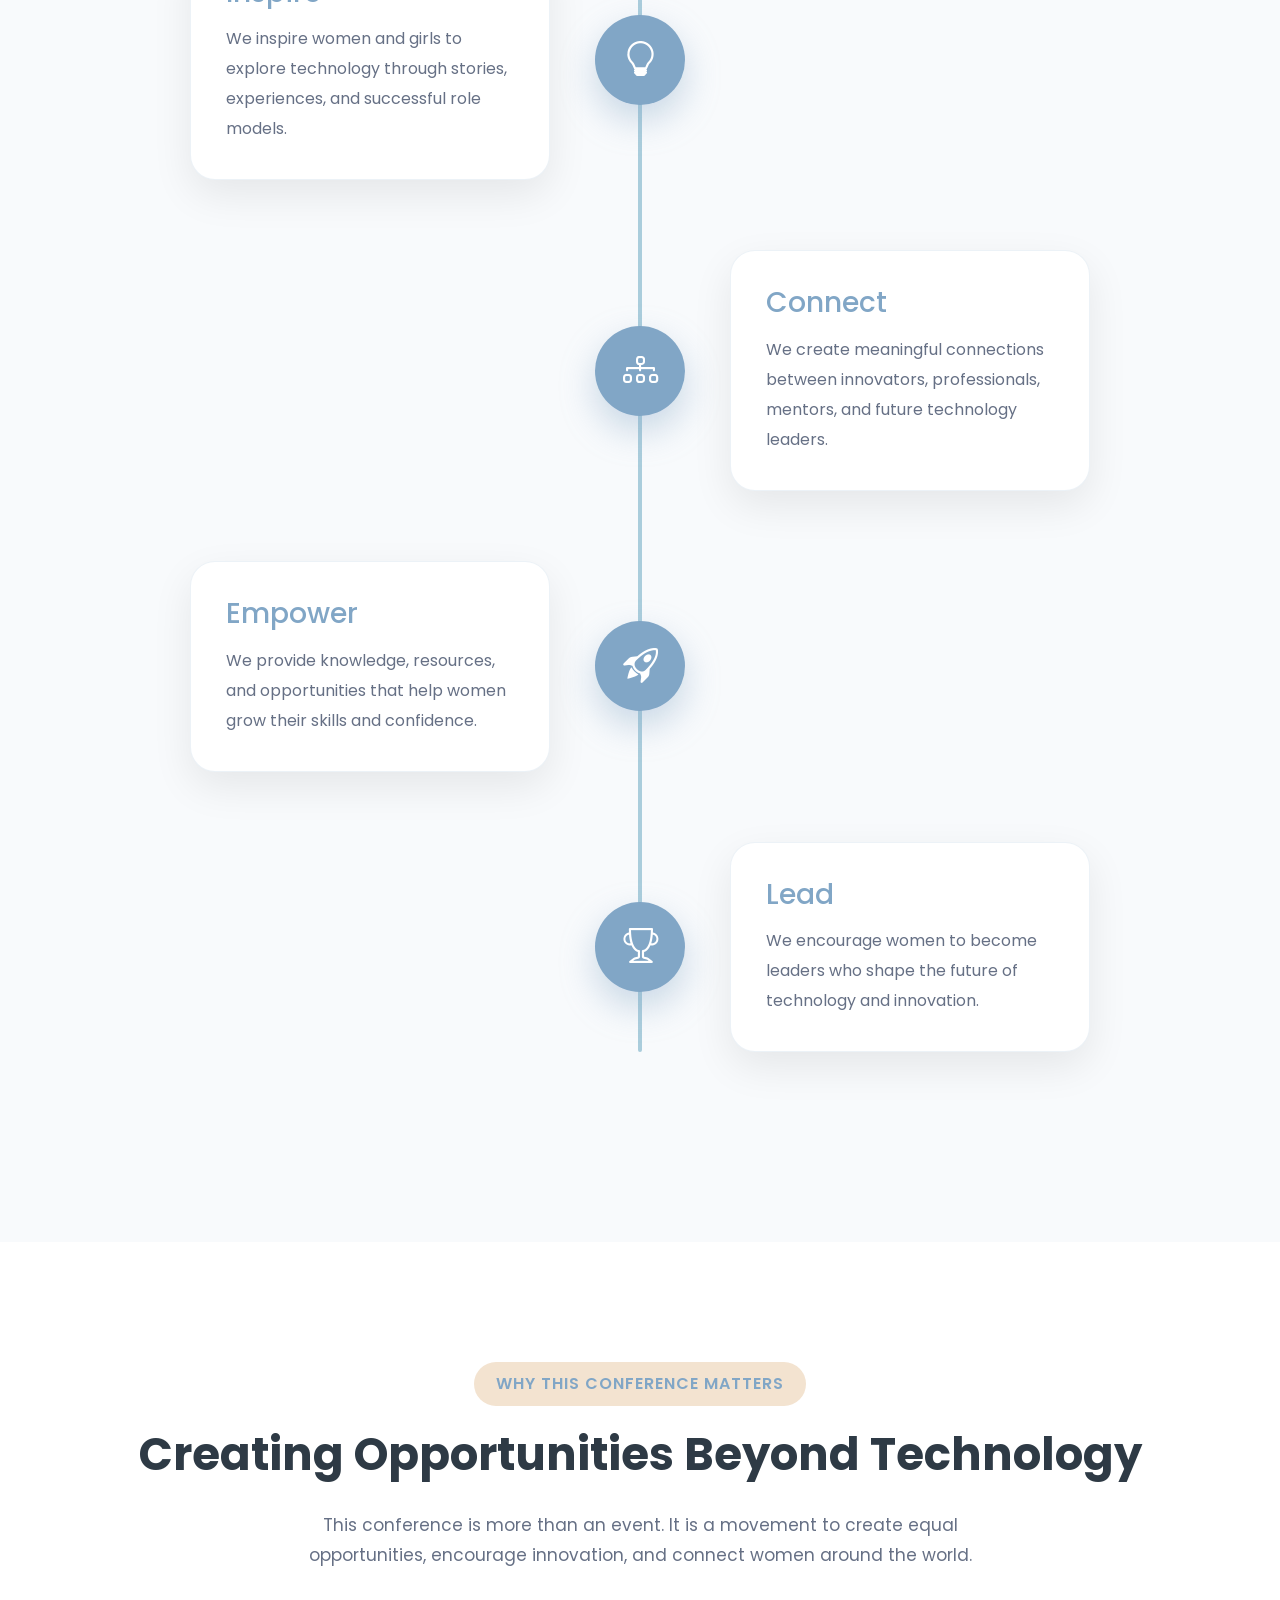
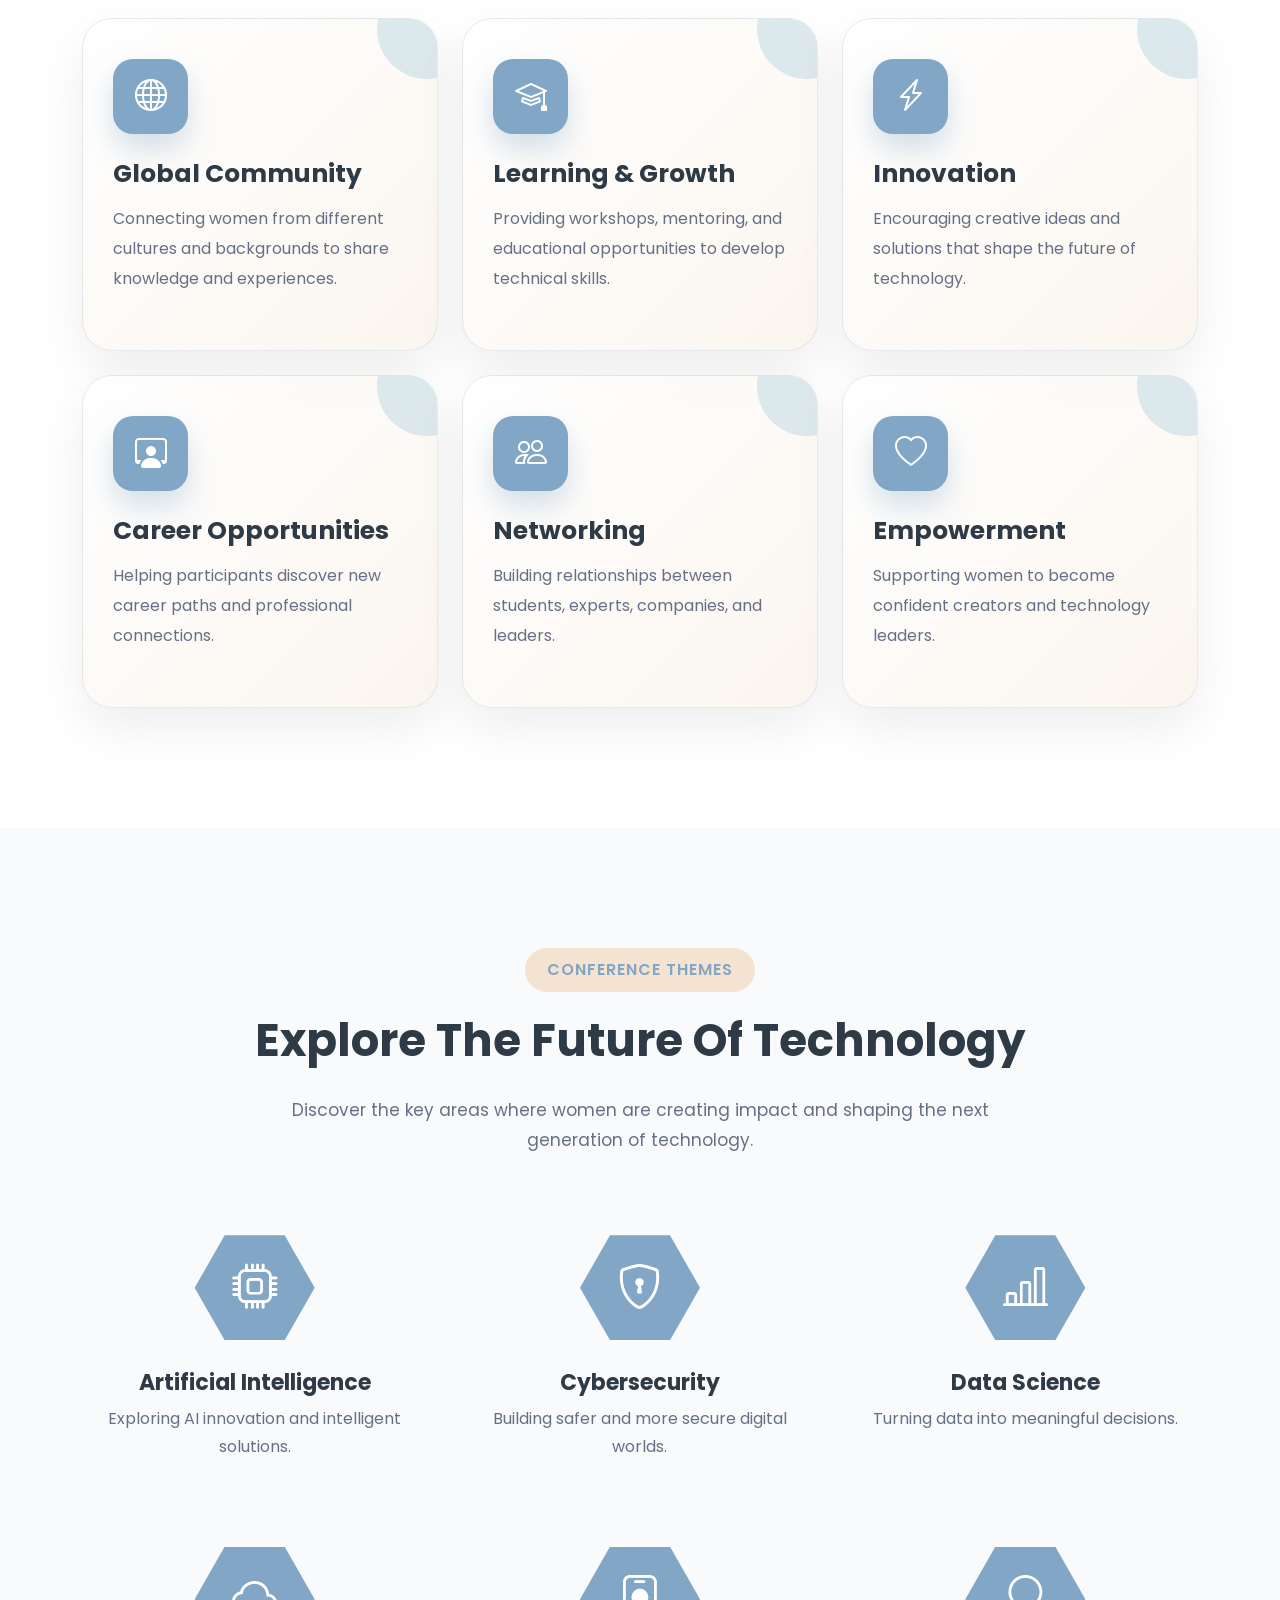
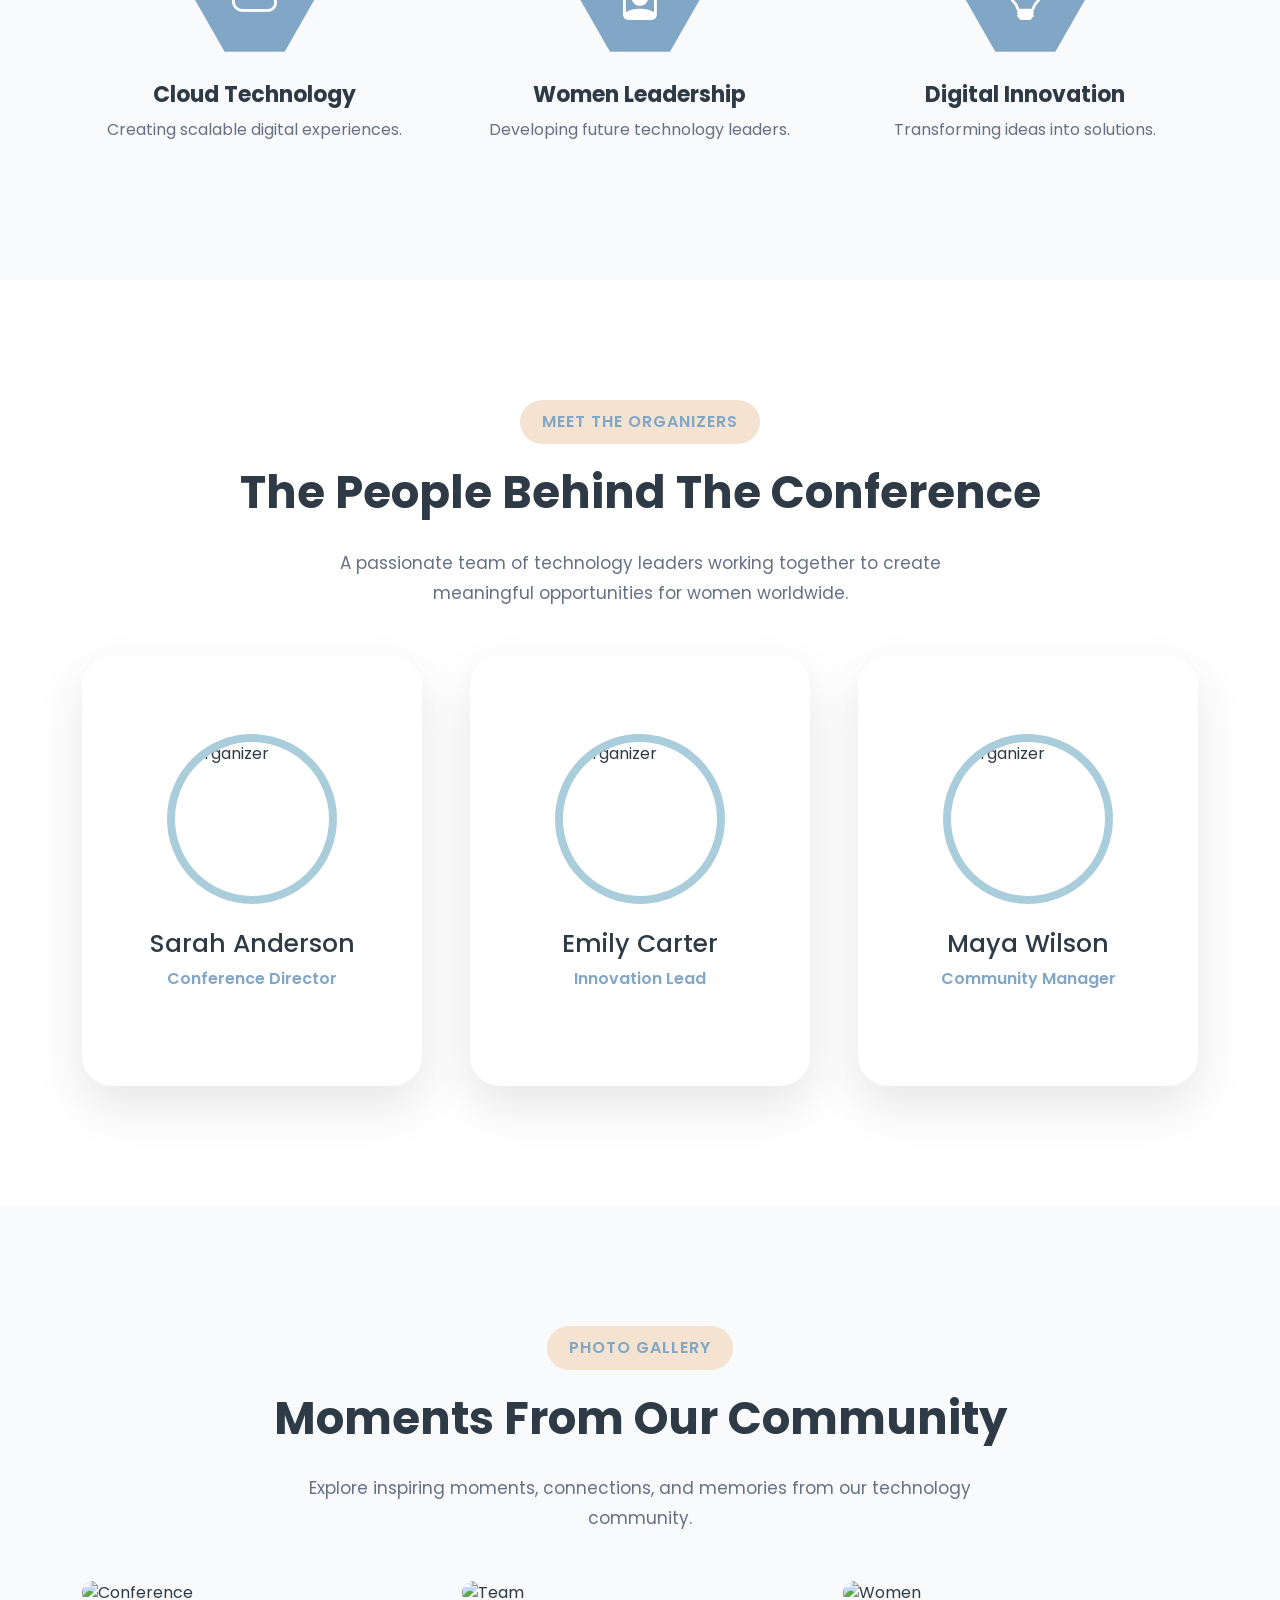
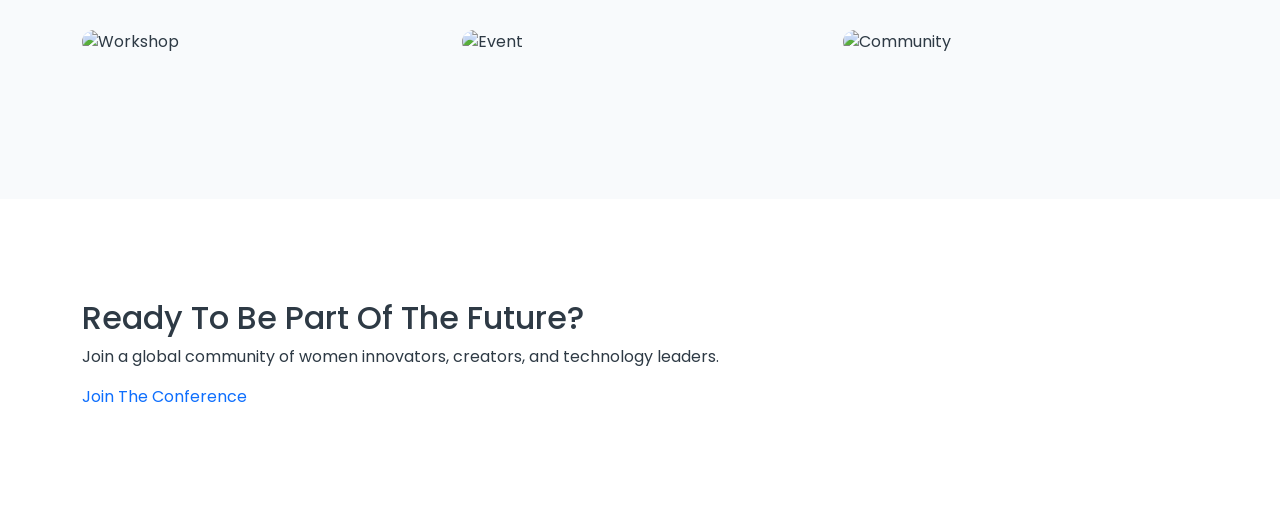
==== commit bbade0c4: "add html code of  cta-section" ====
--- a/About.html
+++ b/About.html
@@ -1090,6 +1090,44 @@
 </div>
 
 </section>
+<!--==============================
+        CTA SECTION
+================================-->
+
+
+<section class="cta-section">
+
+
+<div class="container">
+
+
+<div class="cta-box">
+
+
+<h2>
+Ready To Be Part Of The Future?
+</h2>
+
+
+<p>
+Join a global community of women innovators, creators, and technology leaders.
+</p>
+
+
+<a href="#" class="cta-btn">
+
+Join The Conference
+
+</a>
+
+
+</div>
+
+
+</div>
+
+
+</section>
 
 
 
--- a/About style.css
+++ b/About style.css
@@ -1533,7 +1533,119 @@
 background:#F3E3D0;
 }
 
-
-
-
-
+/*==============================
+PHOTO GALLERY
+===============================*/
+
+
+.gallery-section{
+
+padding:120px 0;
+
+background:#F8FAFC;
+
+}
+
+
+
+.gallery-grid{
+
+columns:3;
+
+column-gap:25px;
+
+}
+
+
+
+.gallery-item{
+
+position:relative;
+
+overflow:hidden;
+
+border-radius:25px;
+
+margin-bottom:25px;
+
+break-inside:avoid;
+
+cursor:pointer;
+
+}
+
+
+
+.gallery-item img{
+
+width:100%;
+
+display:block;
+
+transition:.6s;
+
+}
+
+
+
+
+.gallery-item:hover img{
+
+transform:scale(1.12);
+
+}
+
+
+
+.gallery-overlay{
+
+position:absolute;
+
+inset:0;
+
+background:
+
+linear-gradient(
+
+transparent,
+
+rgba(129,166,198,.8)
+
+);
+
+display:flex;
+
+align-items:end;
+
+padding:30px;
+
+opacity:0;
+
+transition:.4s;
+
+}
+
+
+
+.gallery-overlay h4{
+
+color:white;
+
+font-size:22px;
+
+}
+
+
+
+.gallery-item:hover .gallery-overlay{
+
+opacity:1;
+
+}
+
+
+
+
+
+
+
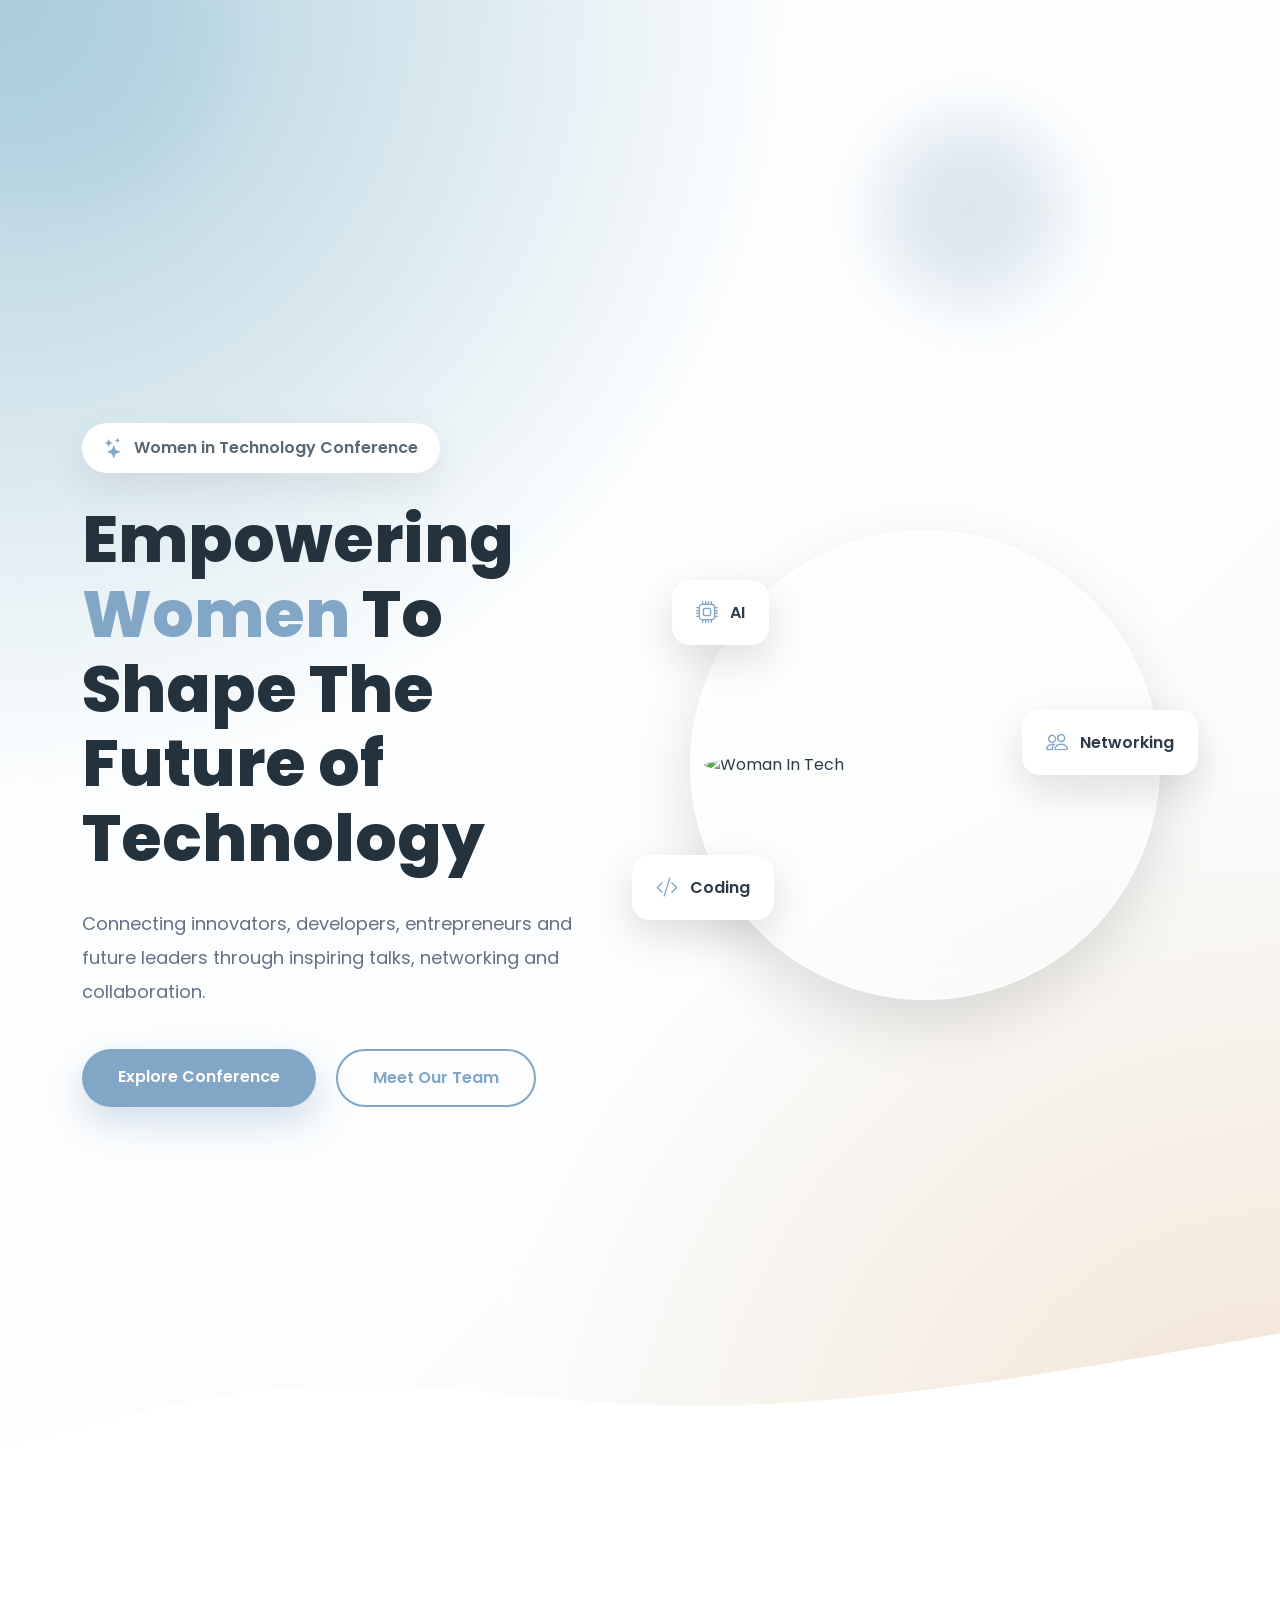
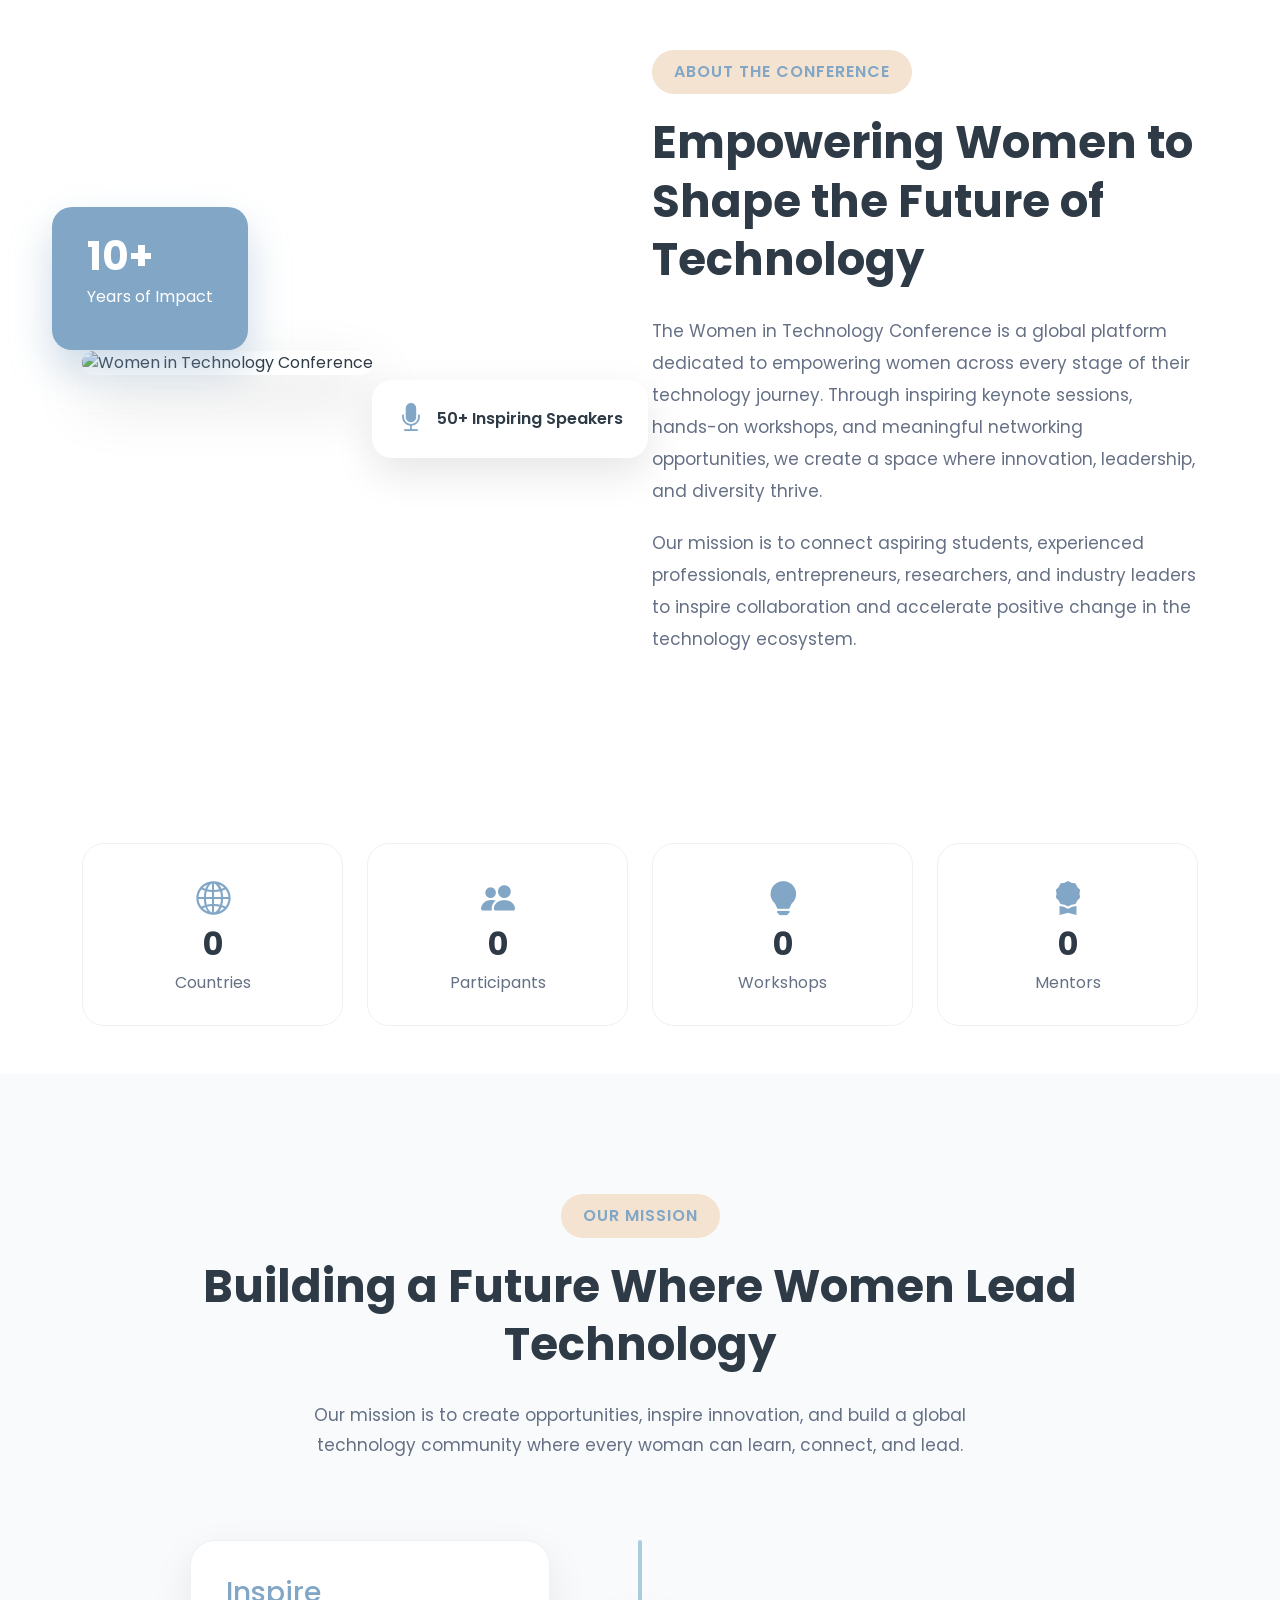
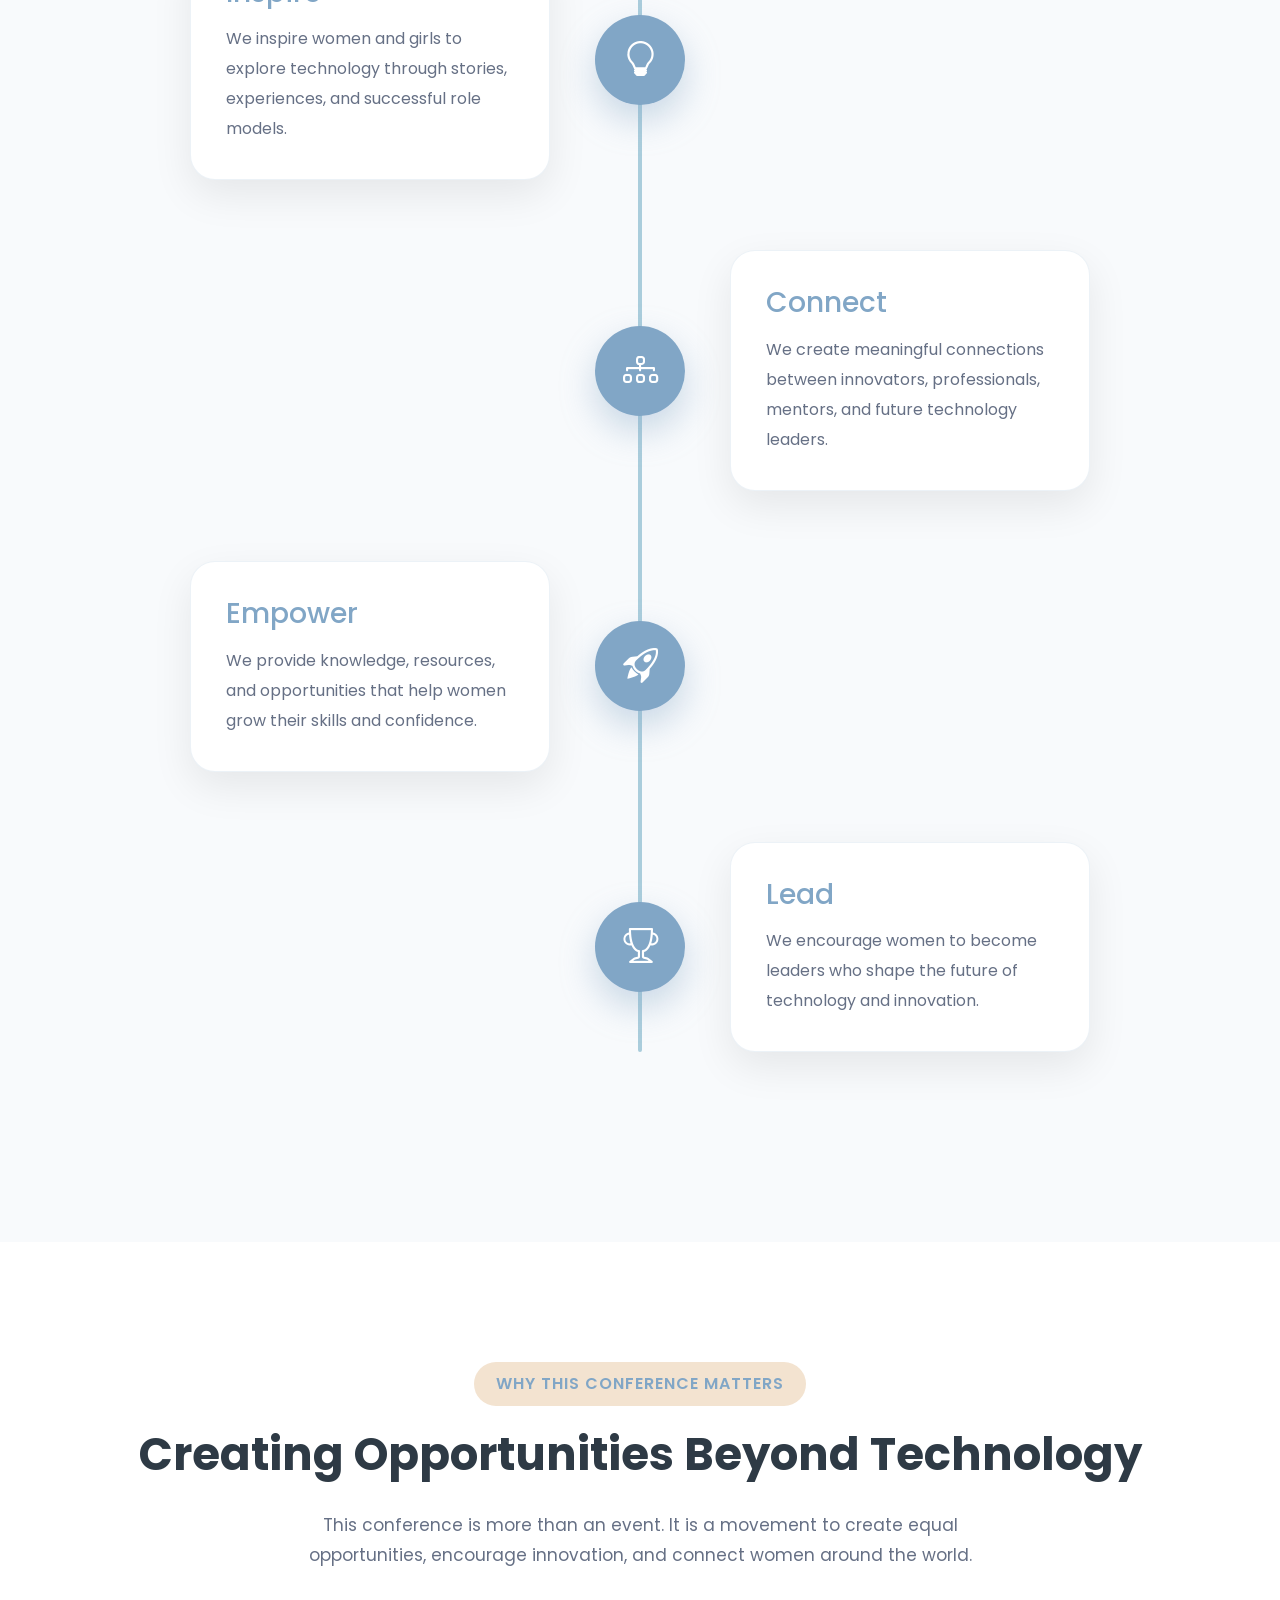
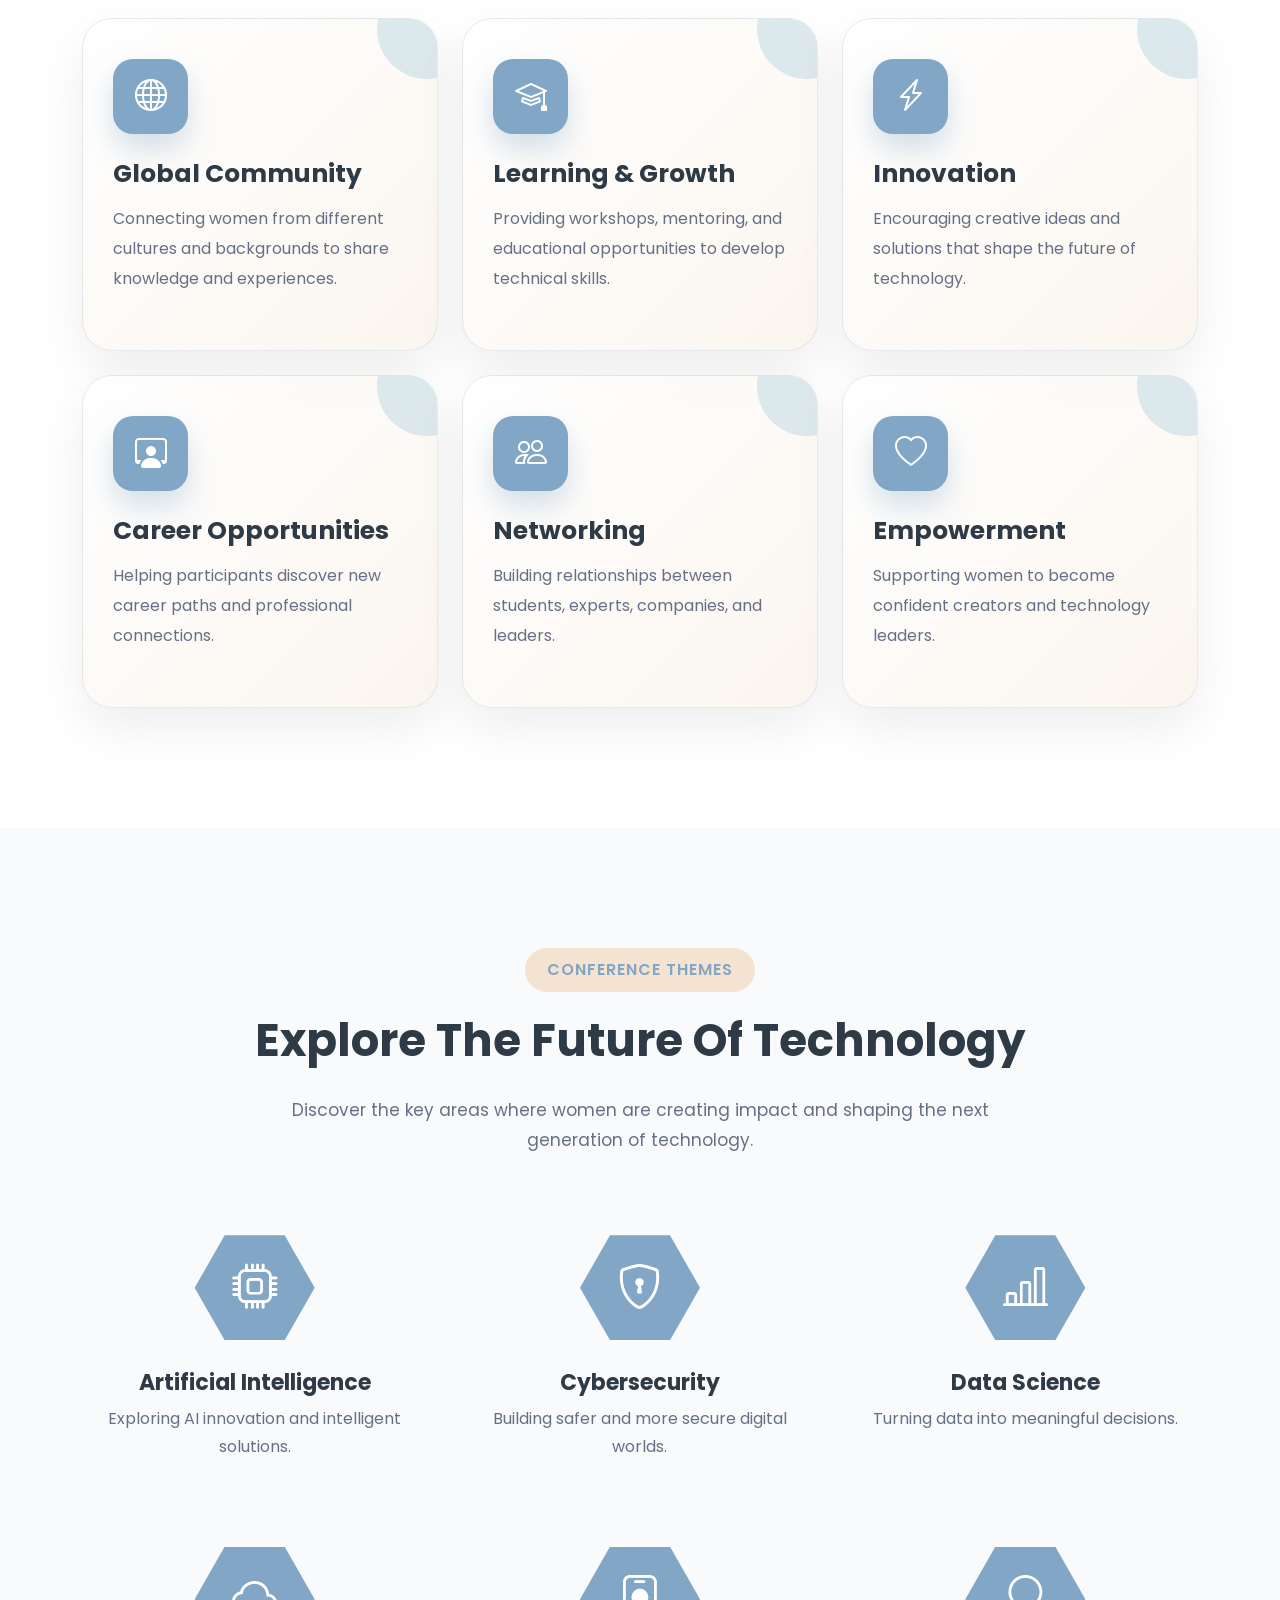
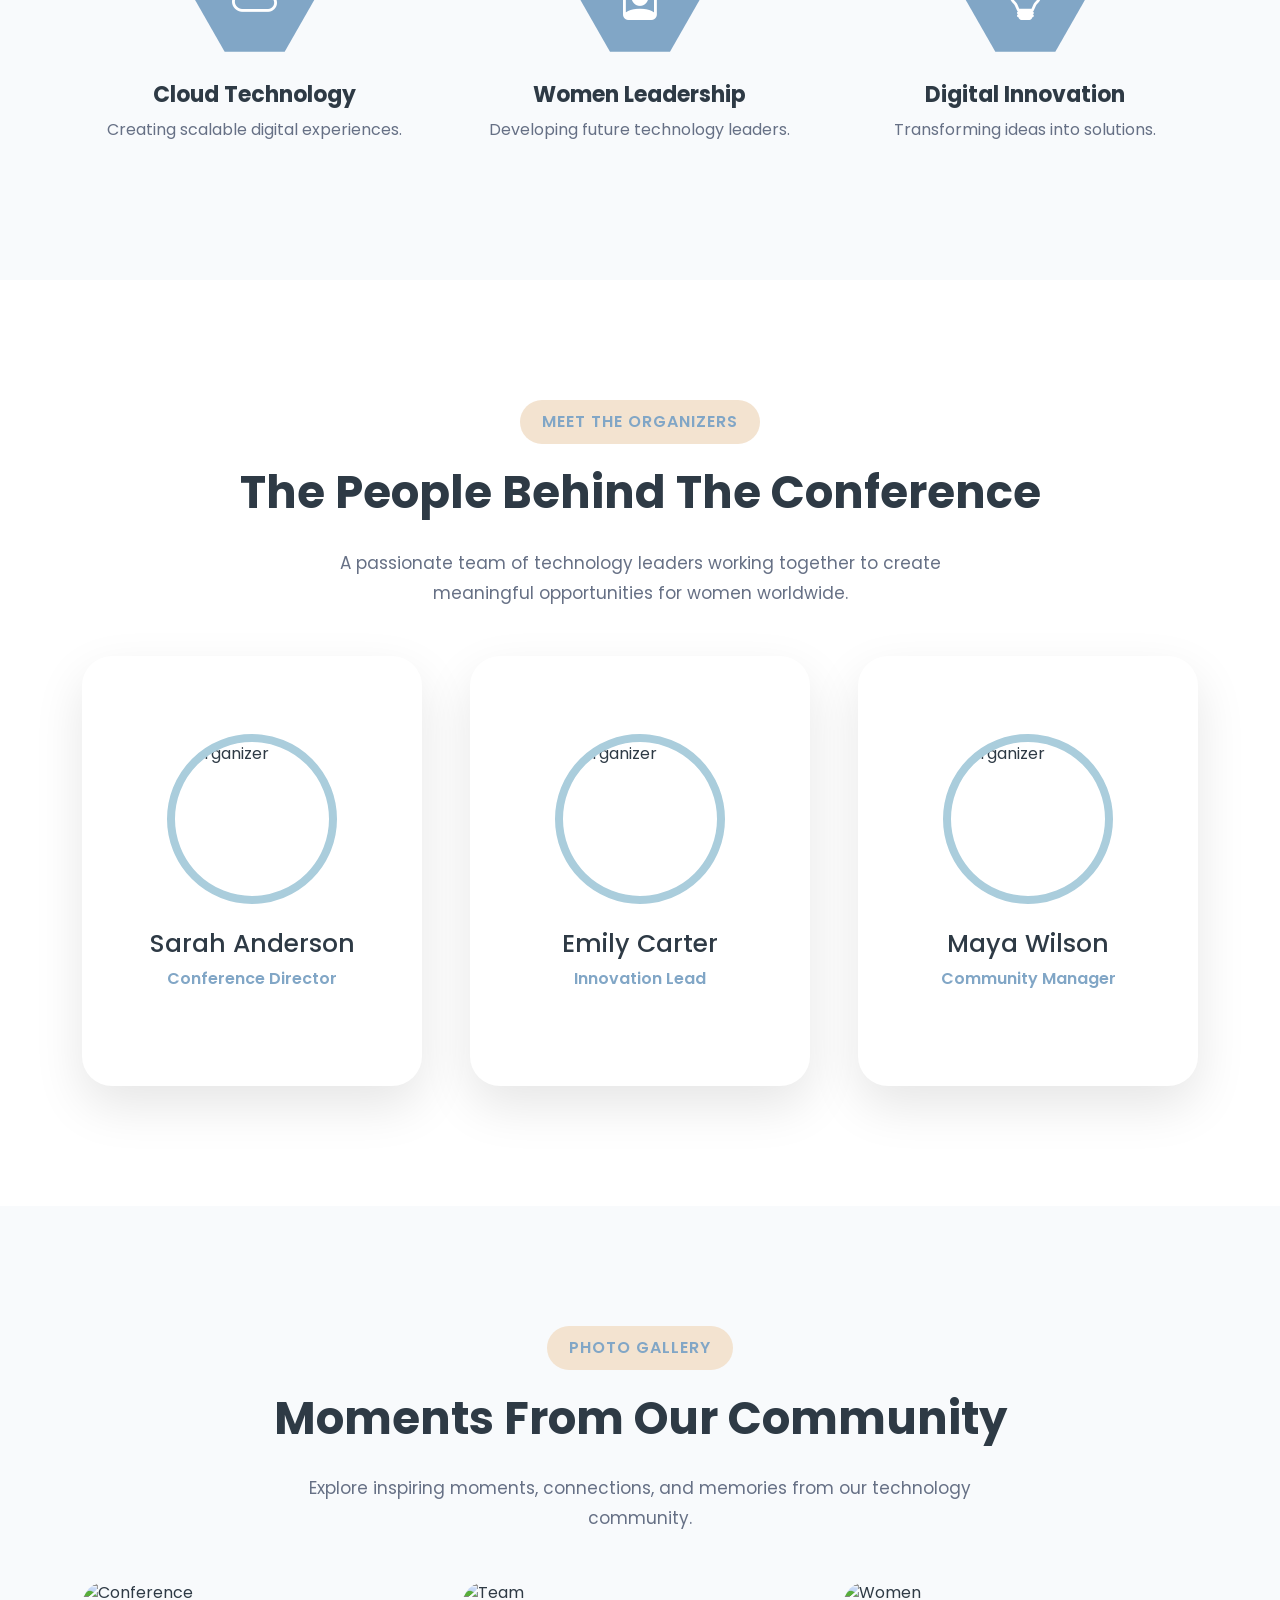
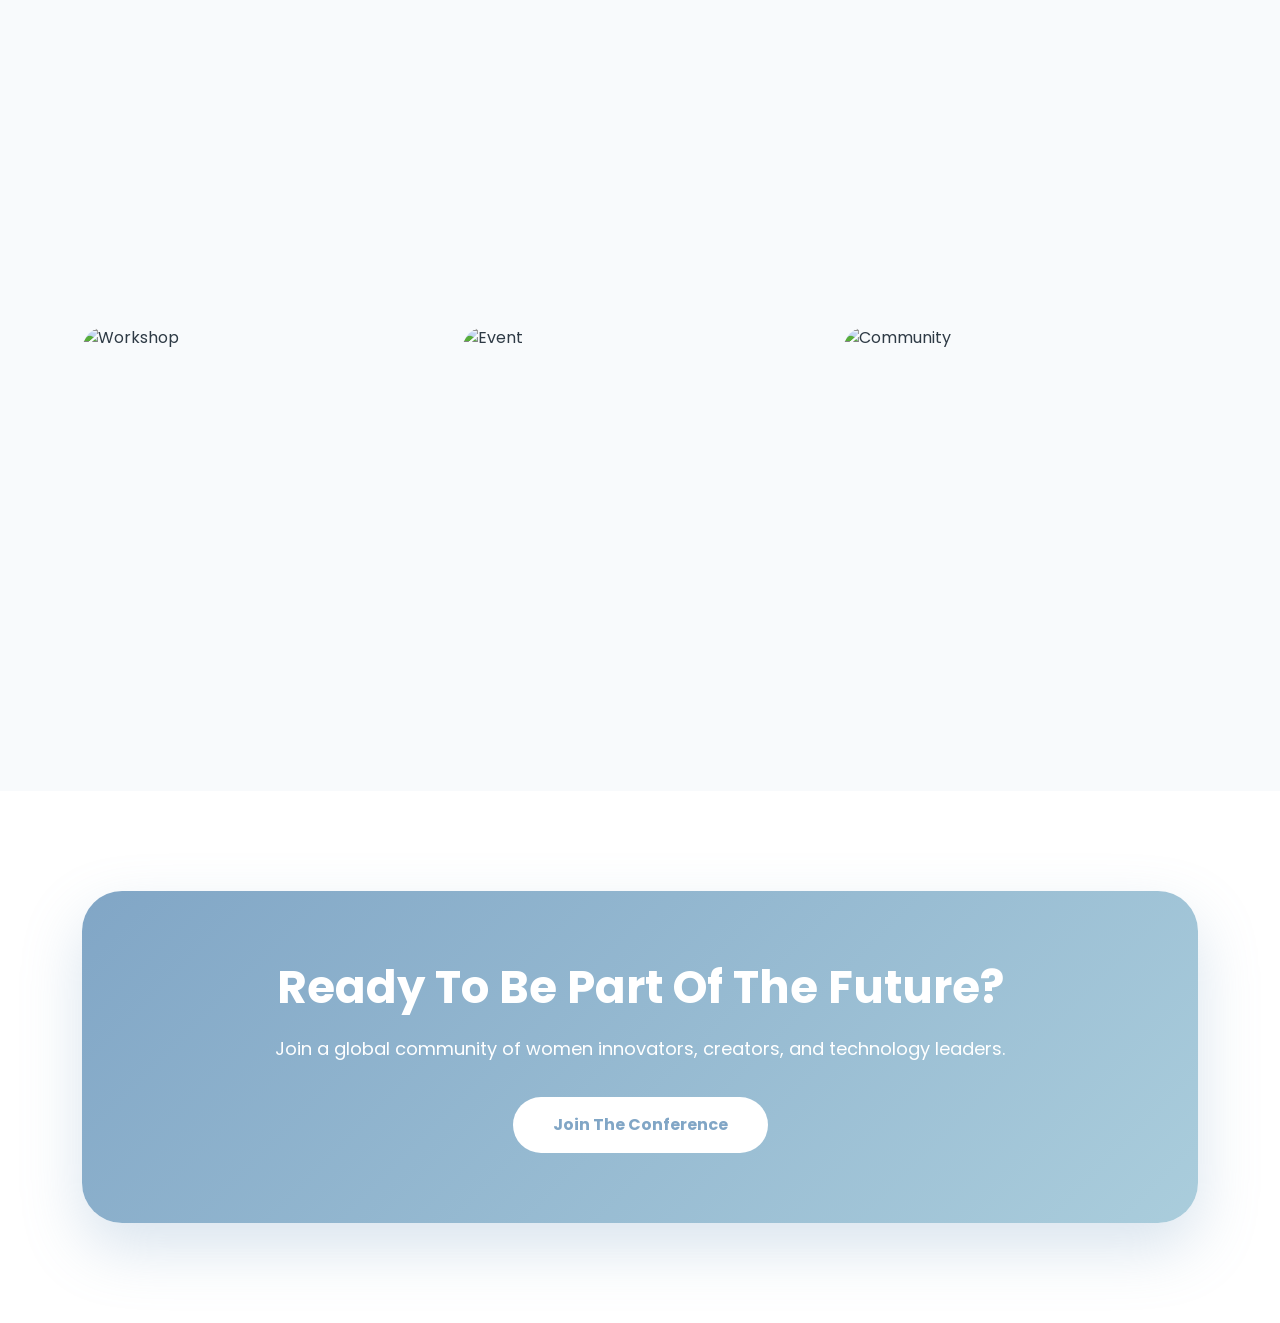
==== commit 670dabc8: "add css code of  cta-section" ====
--- a/About.html
+++ b/About.html
@@ -1090,6 +1090,7 @@
 </div>
 
 </section>
+
 <!--==============================
         CTA SECTION
 ================================-->
--- a/About style.css
+++ b/About style.css
@@ -1643,9 +1643,109 @@
 
 }
 
-
-
-
-
-
-
+/*==============================
+CTA
+===============================*/
+
+
+.cta-section{
+
+padding:100px 0;
+
+background:white;
+
+}
+
+
+
+.cta-box{
+
+background:
+
+linear-gradient(
+
+135deg,
+
+#81A6C6,
+
+#AACDDC
+
+);
+
+border-radius:40px;
+
+padding:70px 40px;
+
+text-align:center;
+
+color:white;
+
+box-shadow:
+
+0 25px 60px rgba(129,166,198,.3);
+
+}
+
+
+
+.cta-box h2{
+
+font-size:45px;
+
+font-weight:700;
+
+margin-bottom:20px;
+
+}
+
+
+
+.cta-box p{
+
+font-size:18px;
+
+margin-bottom:35px;
+
+}
+
+
+
+.cta-btn{
+
+display:inline-block;
+
+background:white;
+
+color:#81A6C6;
+
+padding:16px 40px;
+
+border-radius:50px;
+
+font-weight:700;
+
+transition:.4s;
+
+}
+
+
+
+.cta-btn:hover{
+
+background:#F3E3D0;
+
+transform:translateY(-5px);
+
+}
+
+.gallary-img{
+    height: 320px;
+}
+
+
+
+
+
+
+
+
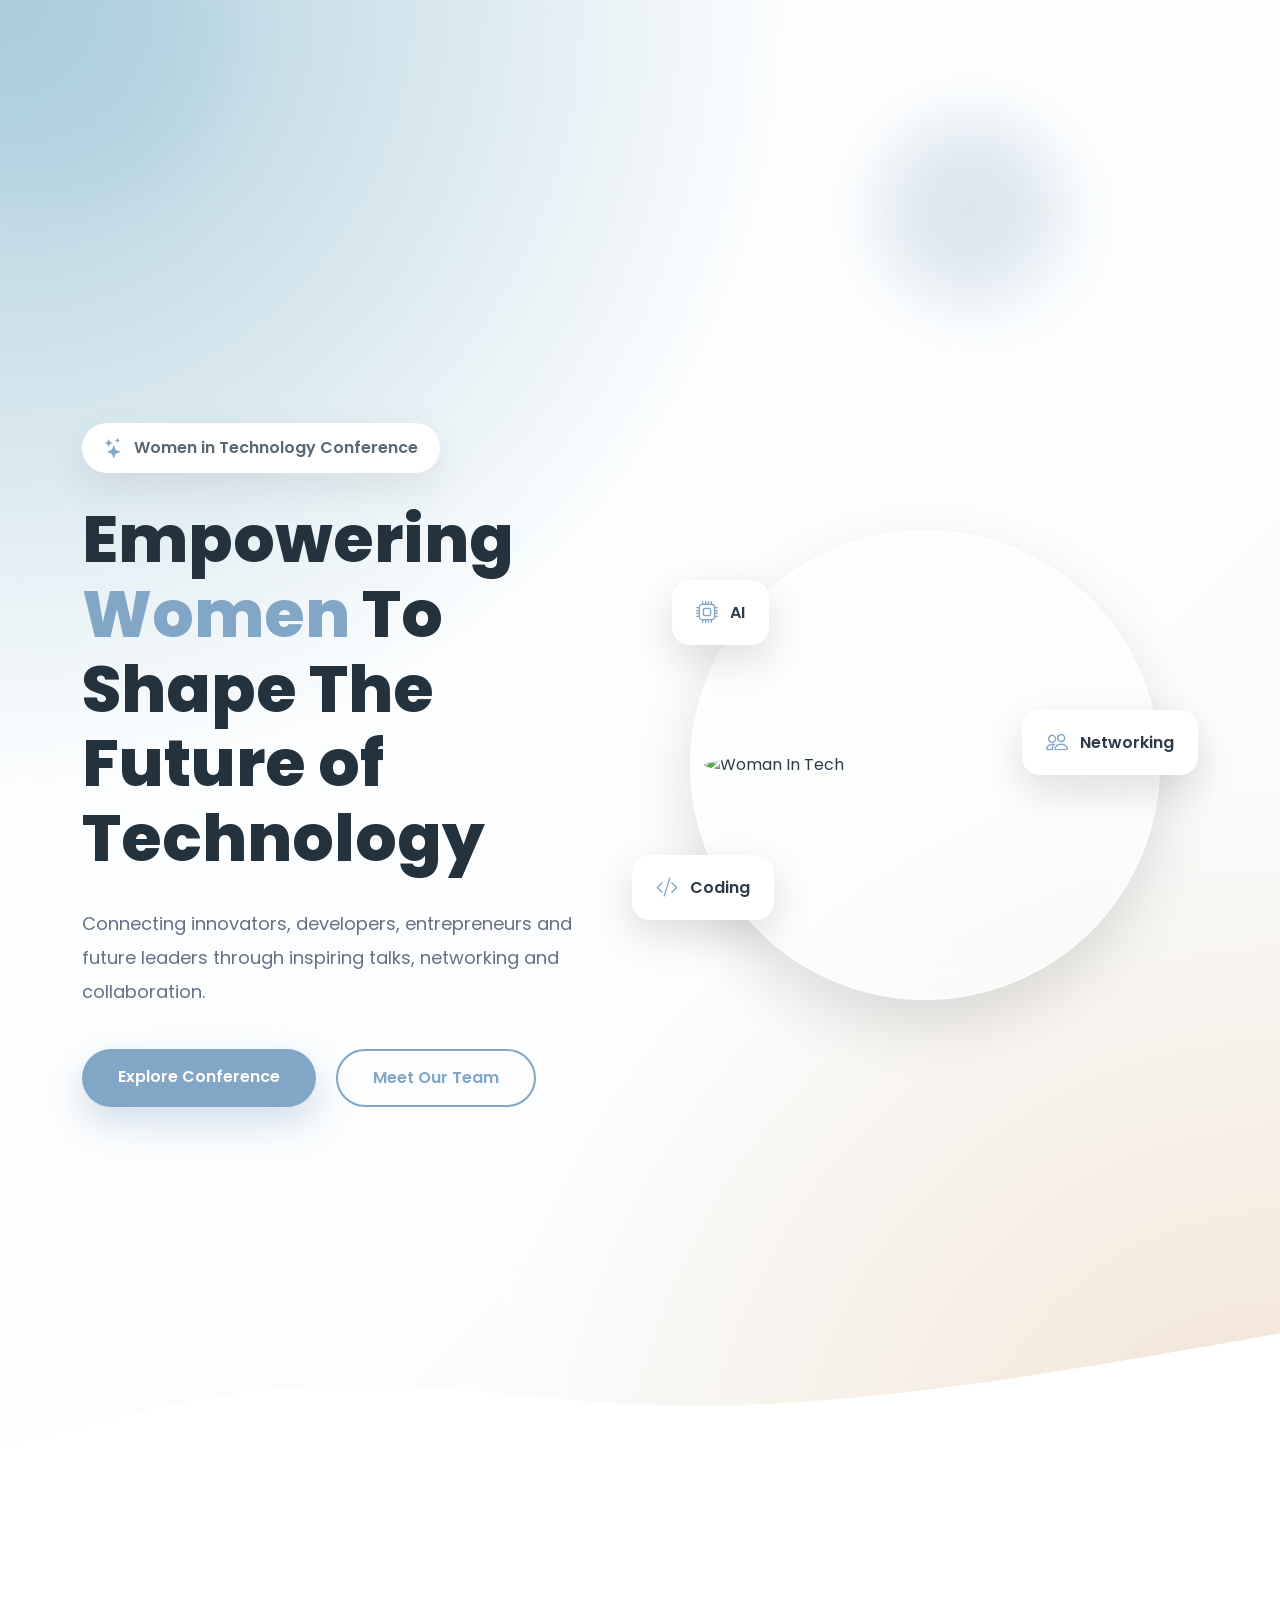
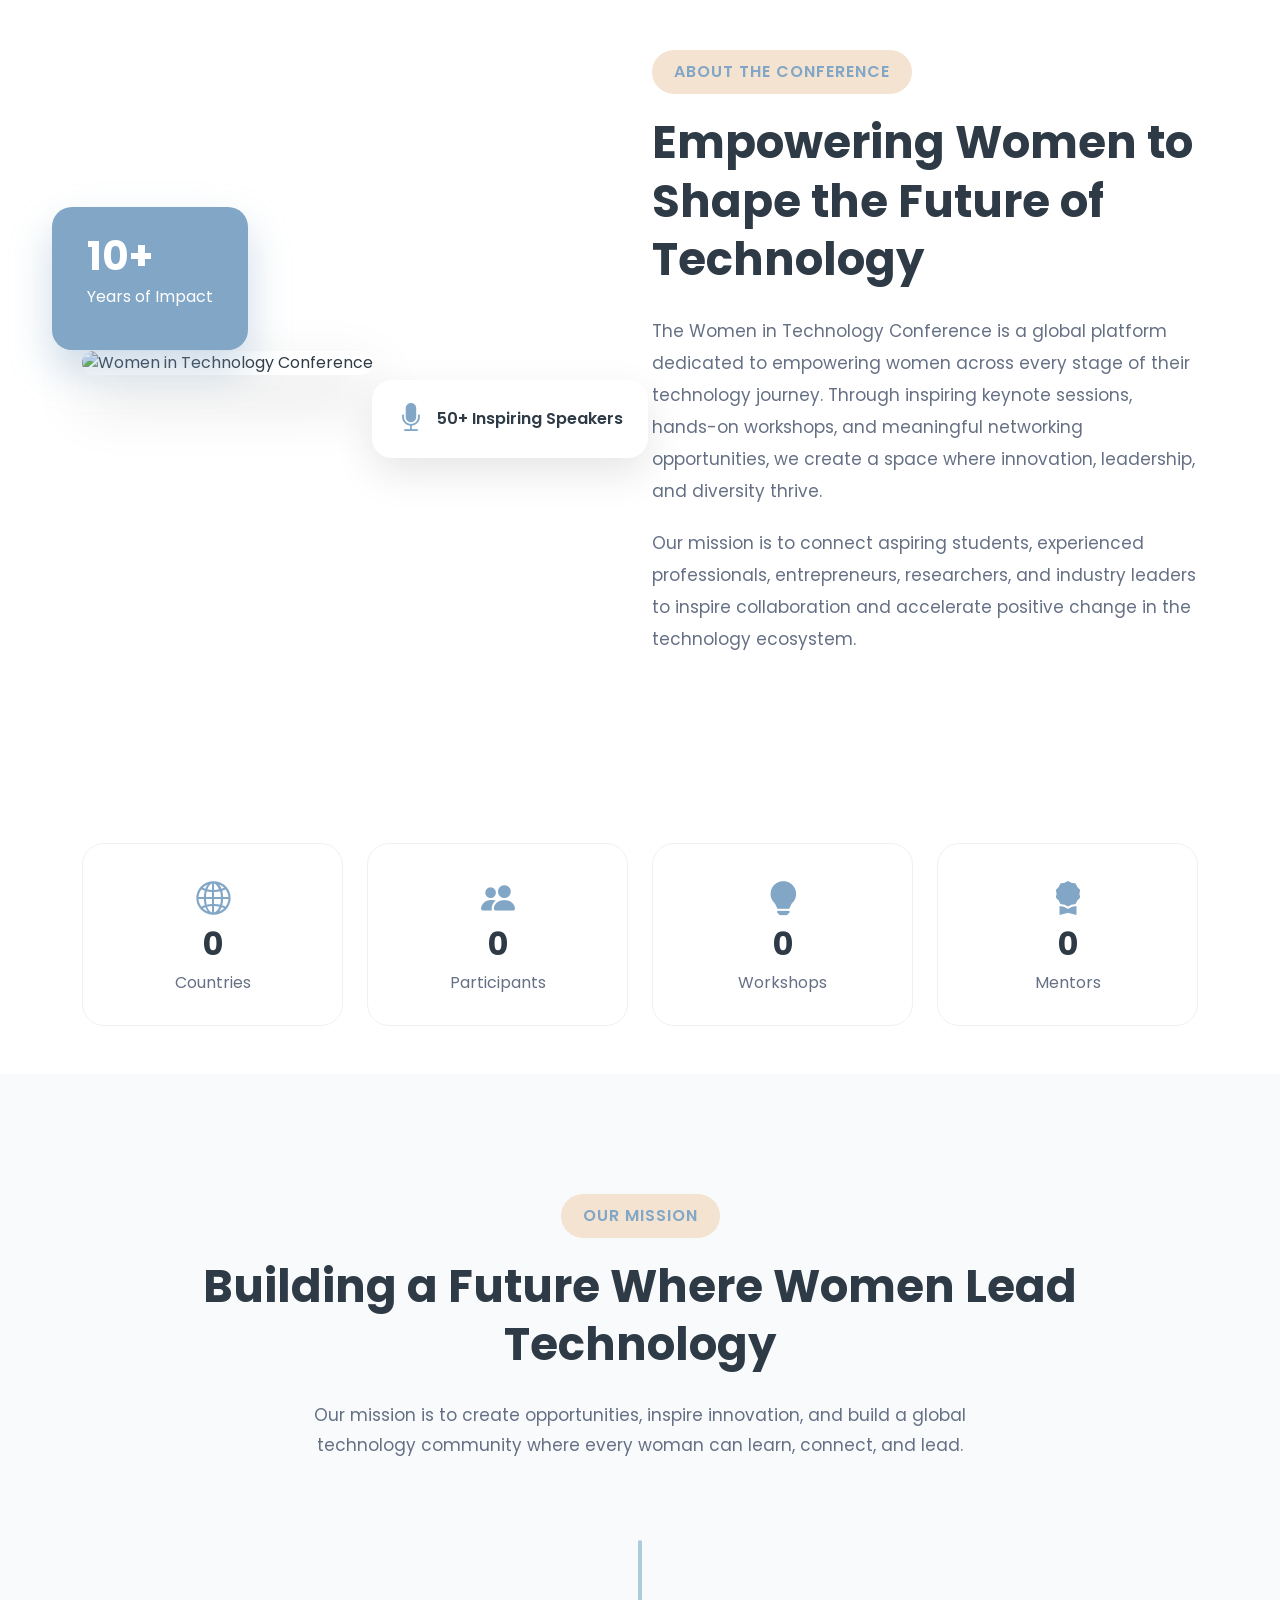
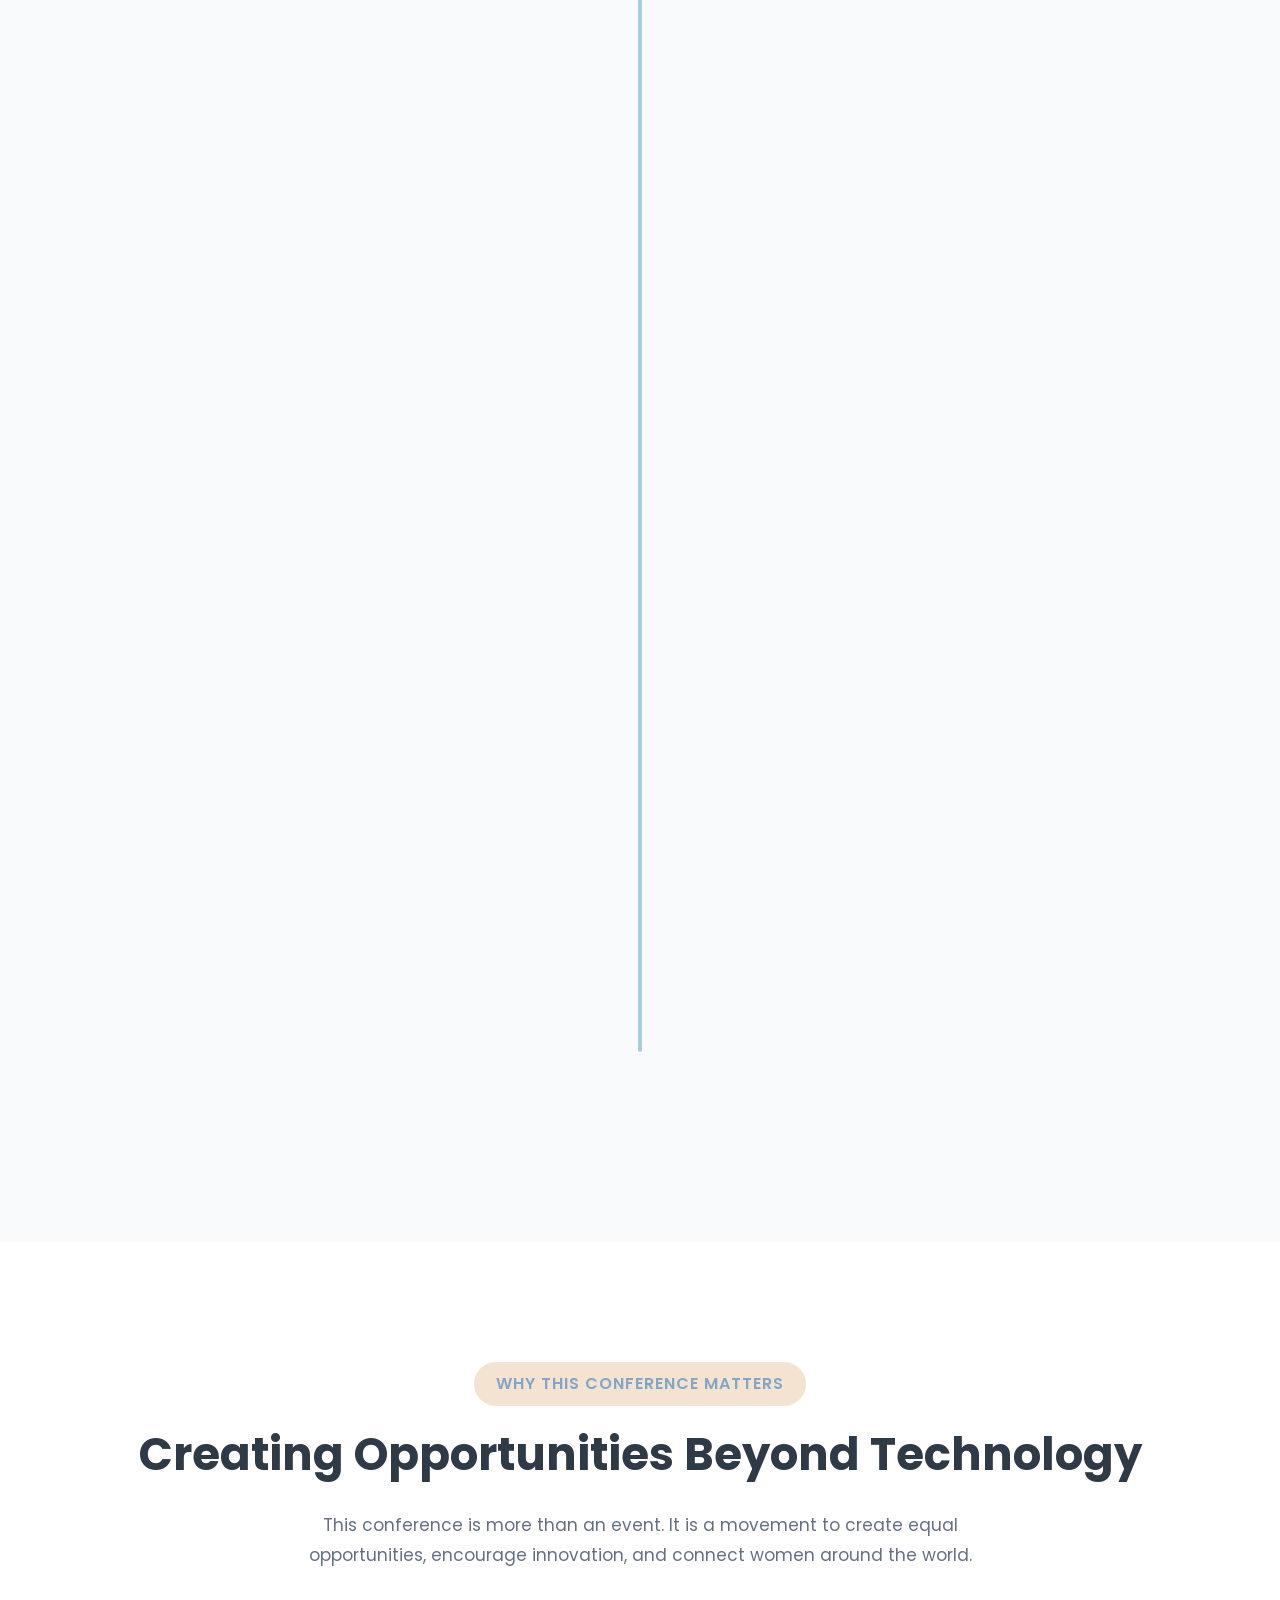
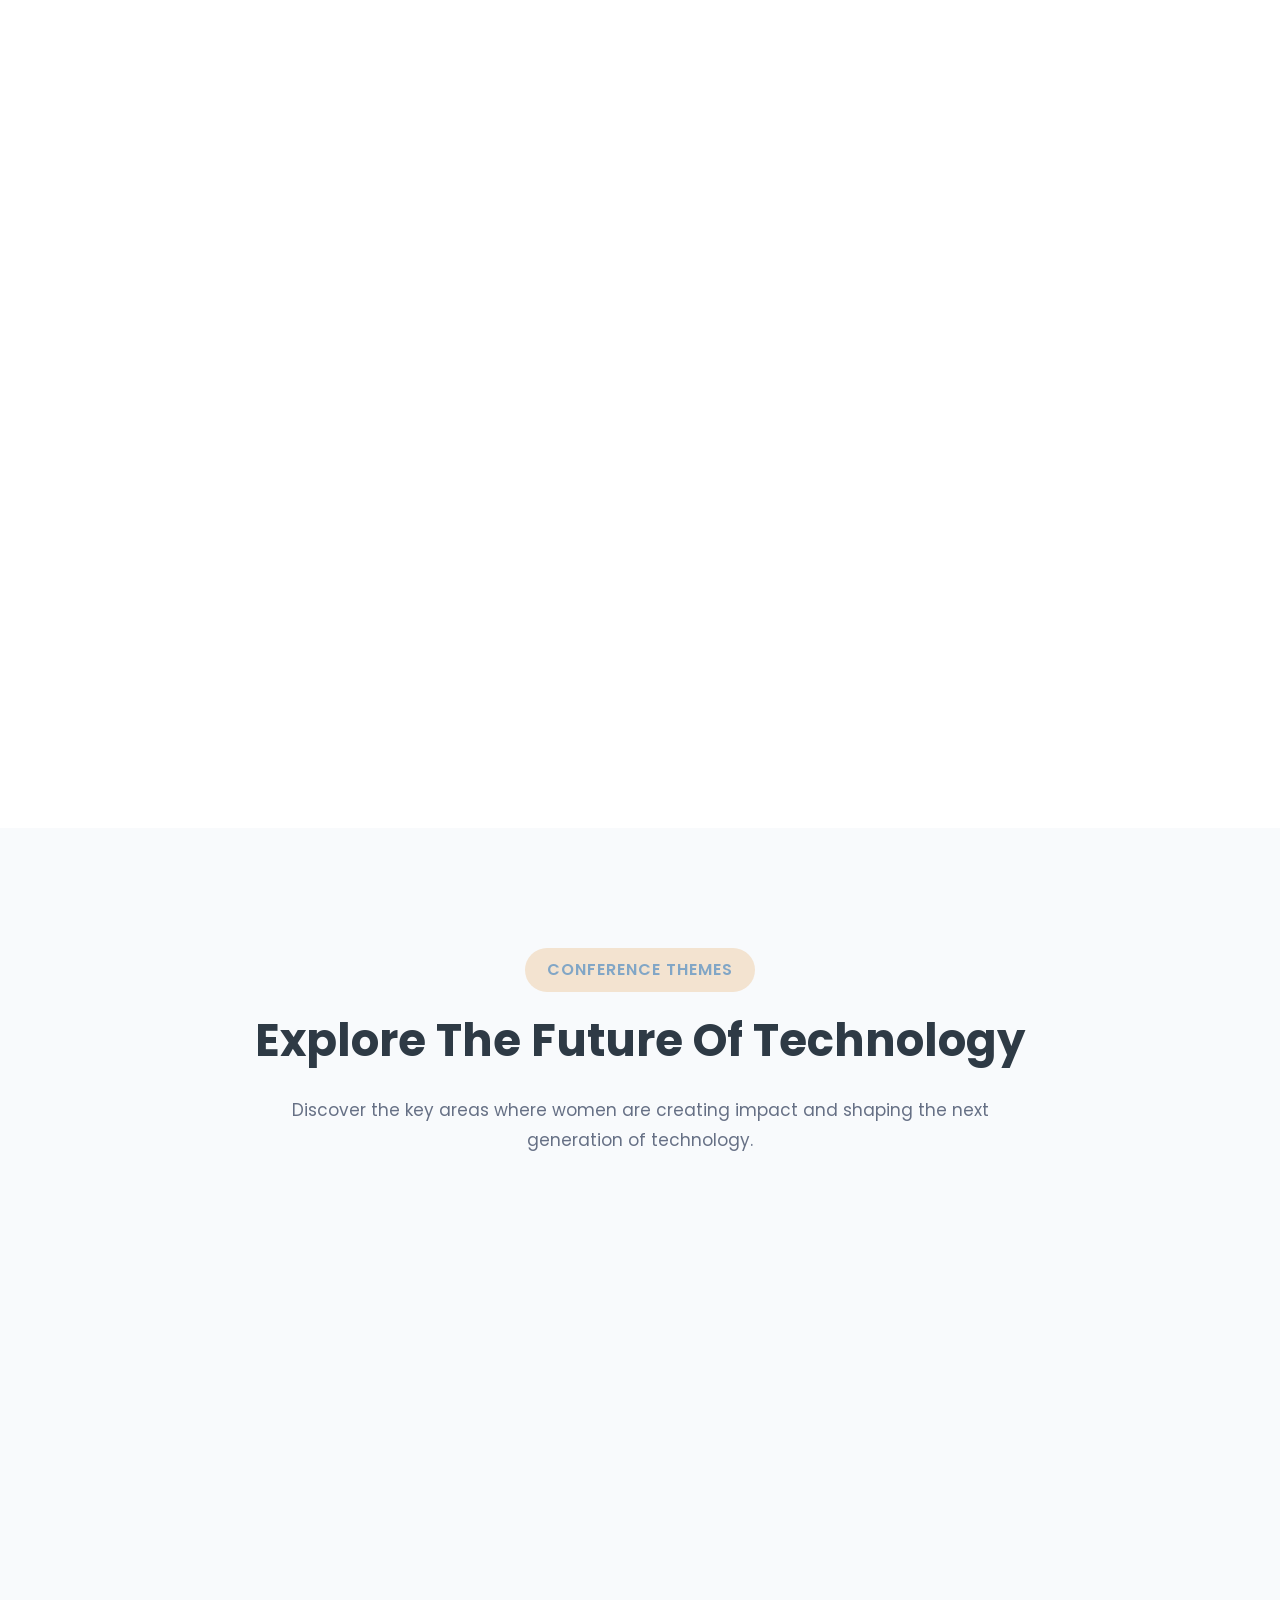
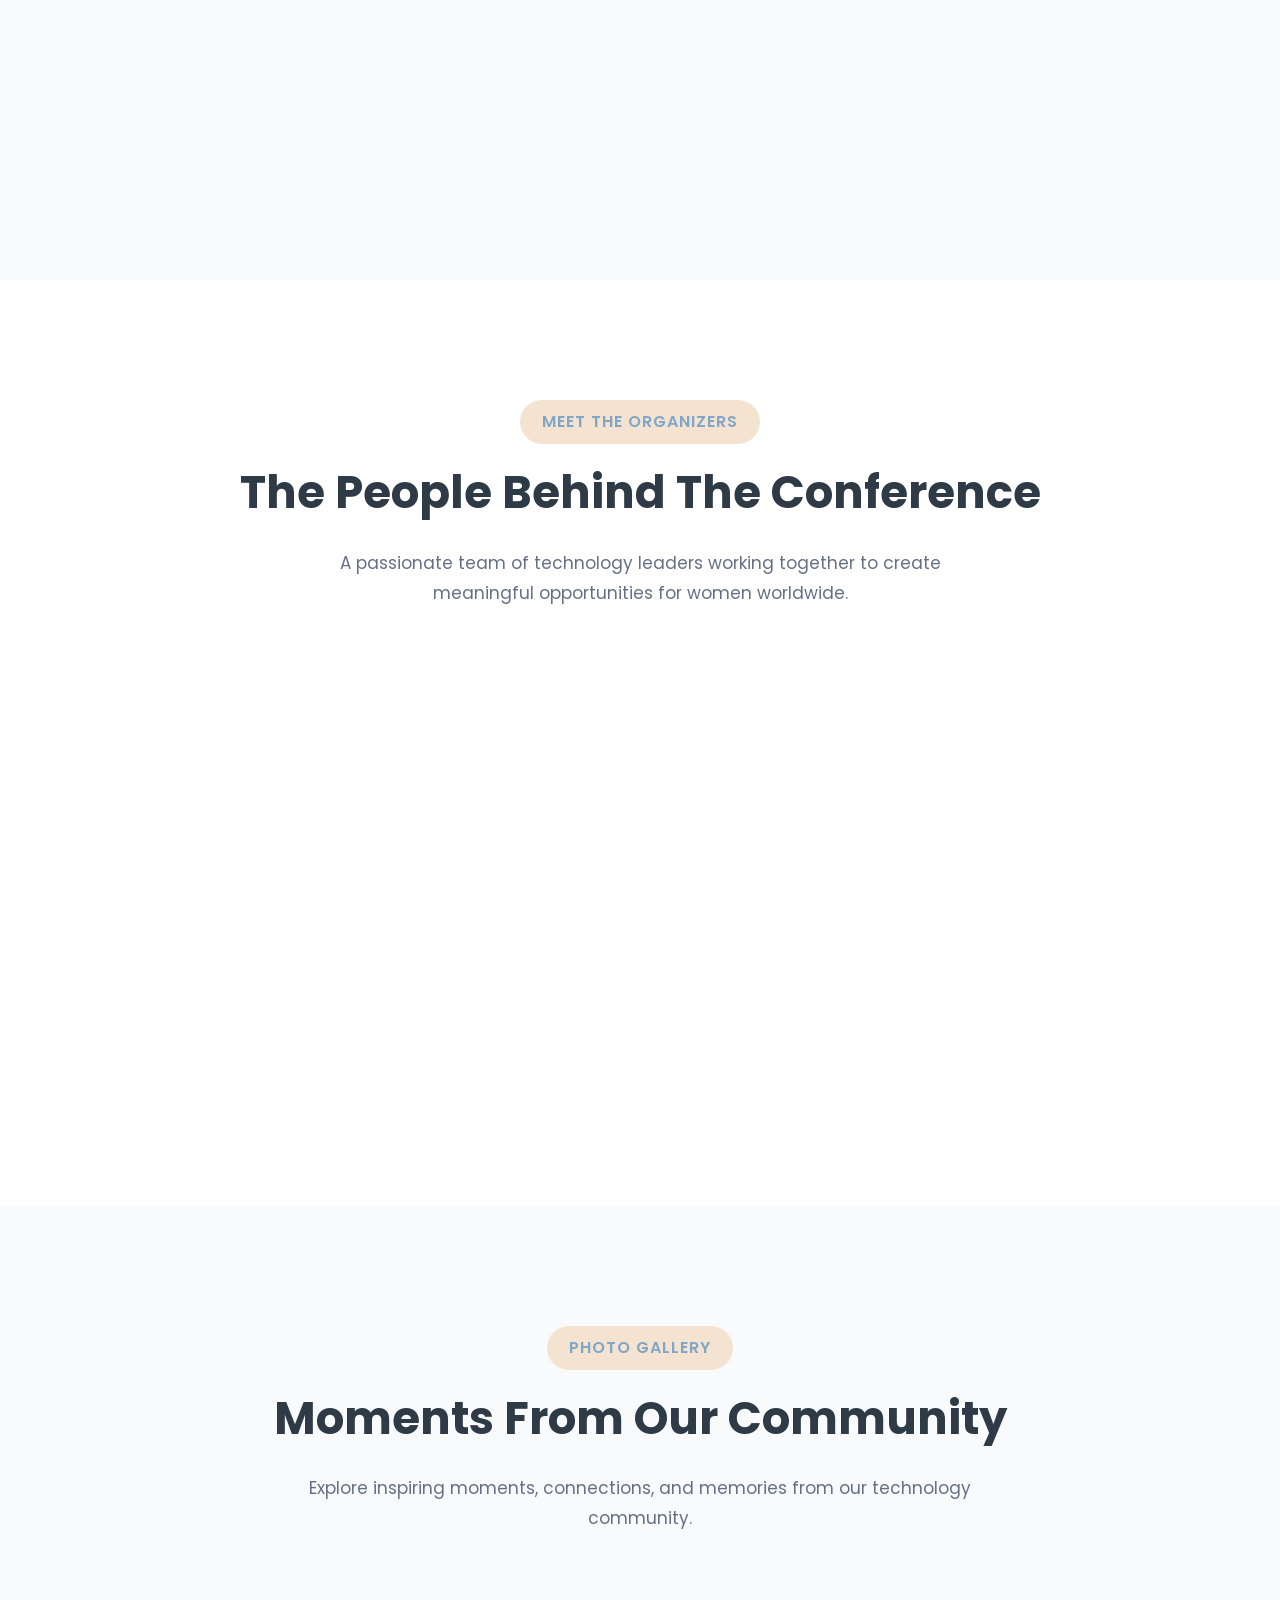
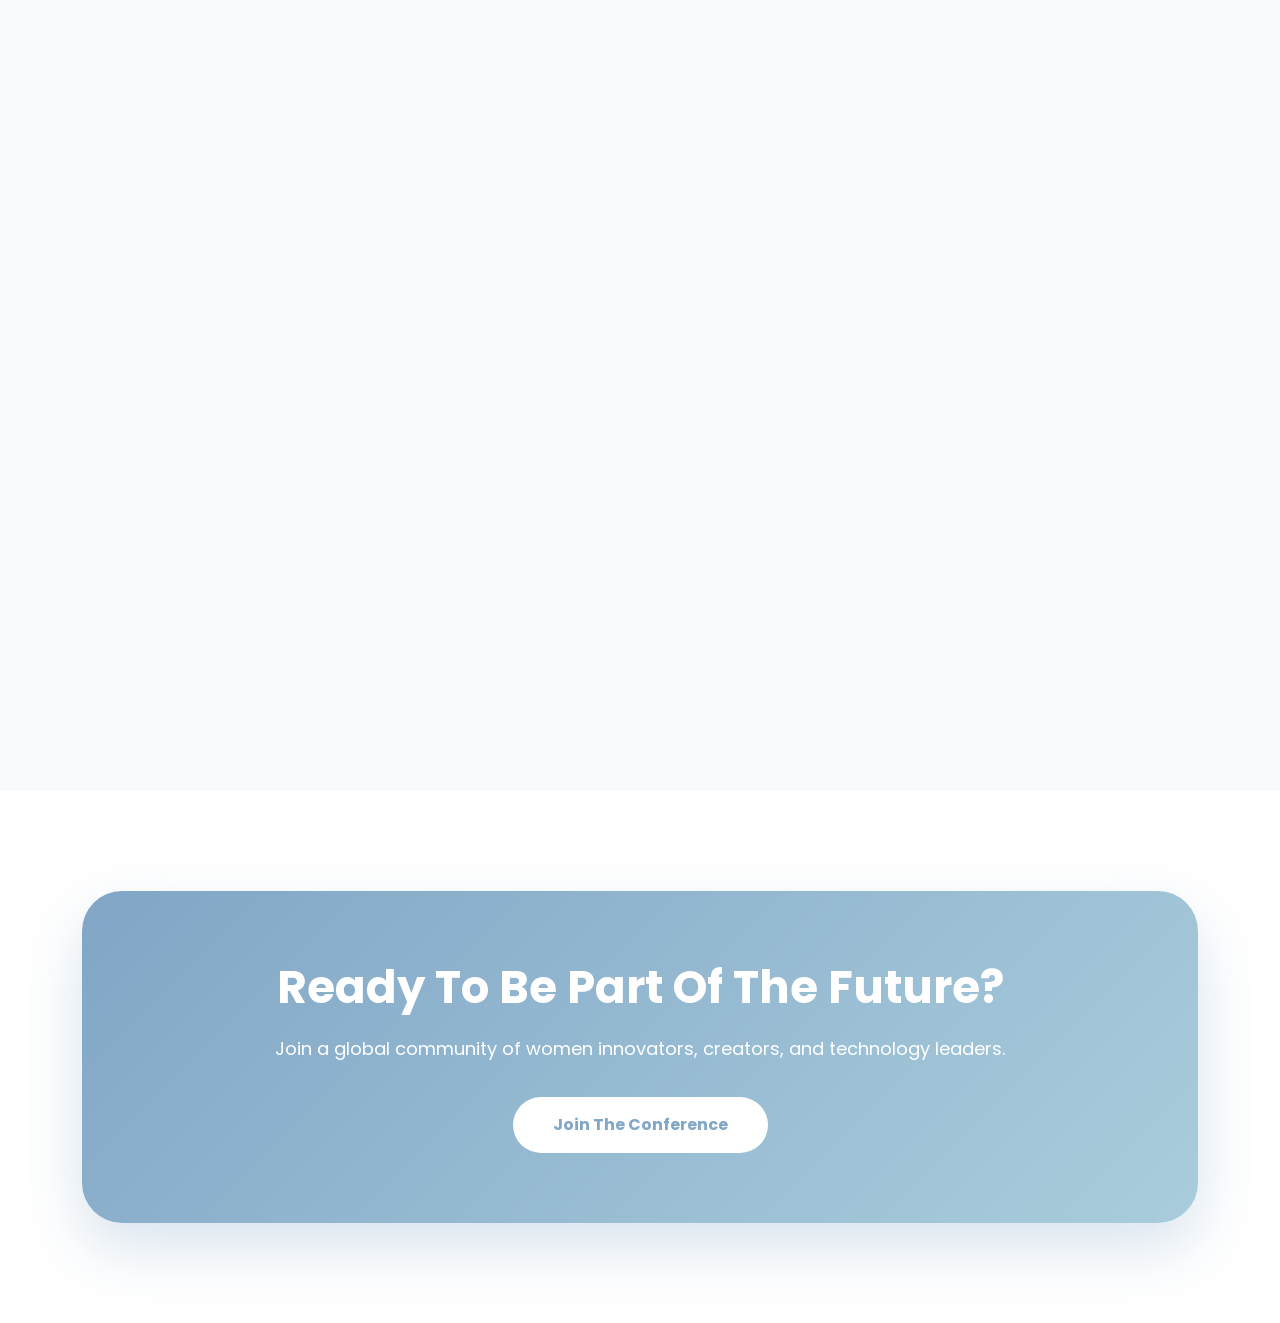
==== commit e0580a2a: "add js link" ====
--- a/About.html
+++ b/About.html
@@ -1134,5 +1134,6 @@
 
 
 
+<script src="about.js"></script>
 </body>
 </html>
--- a/About style.css
+++ b/About style.css
@@ -1742,10 +1742,73 @@
     height: 320px;
 }
 
-
-
-
-
-
-
-
+/*==============================
+RESPONSIVE
+===============================*/
+
+
+@media(max-width:992px){
+
+.gallery-grid{
+
+columns:2;
+
+}
+
+
+}
+
+
+
+@media(max-width:576px){
+
+.gallery-grid{
+
+columns:1;
+
+}
+
+
+.cta-box h2{
+
+font-size:32px;
+
+}
+
+}
+/*==============================
+SCROLL ANIMATION
+===============================*/
+
+
+.why-card,
+.mission-item,
+.theme-item,
+.flip-card,
+.gallery-item{
+
+opacity:0;
+
+transform:translateY(40px);
+
+transition:1s ease;
+
+}
+
+
+
+.show{
+
+opacity:1;
+
+transform:translateY(0);
+
+}
+
+
+
+
+
+
+
+
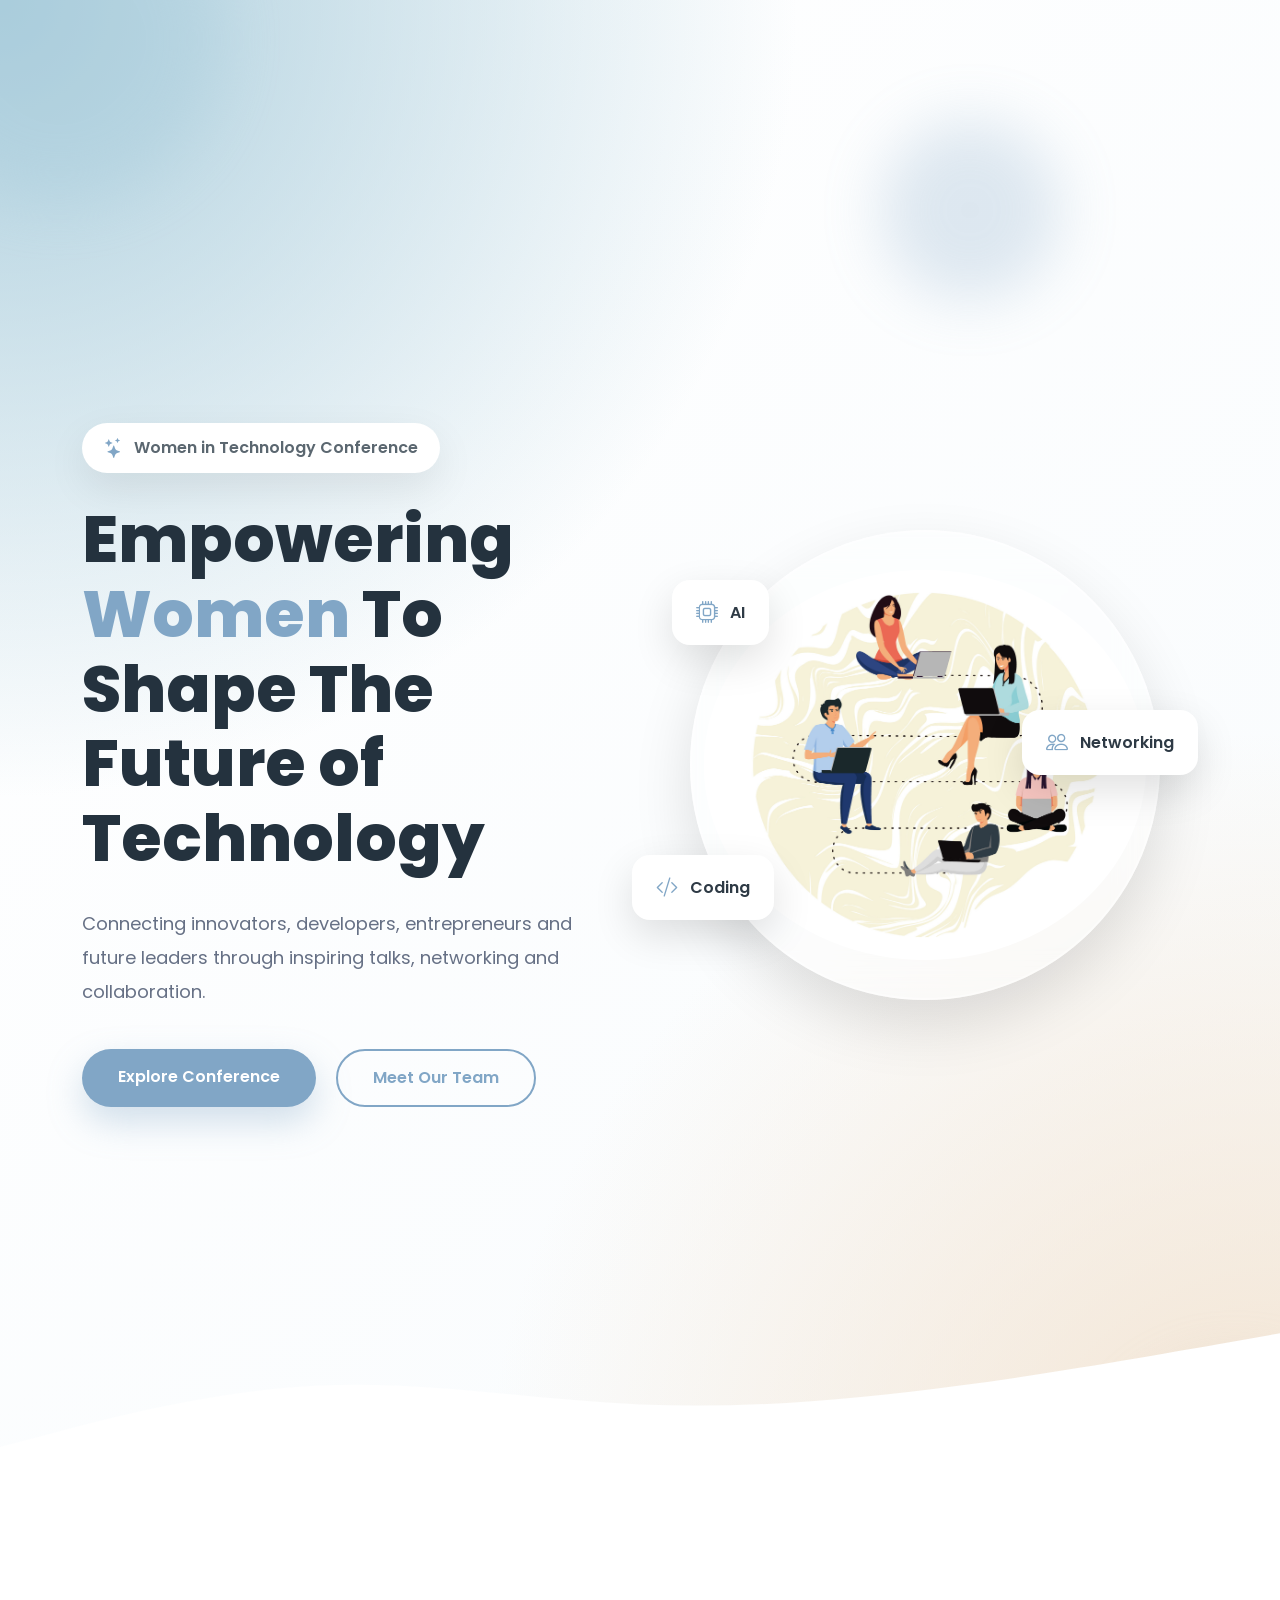
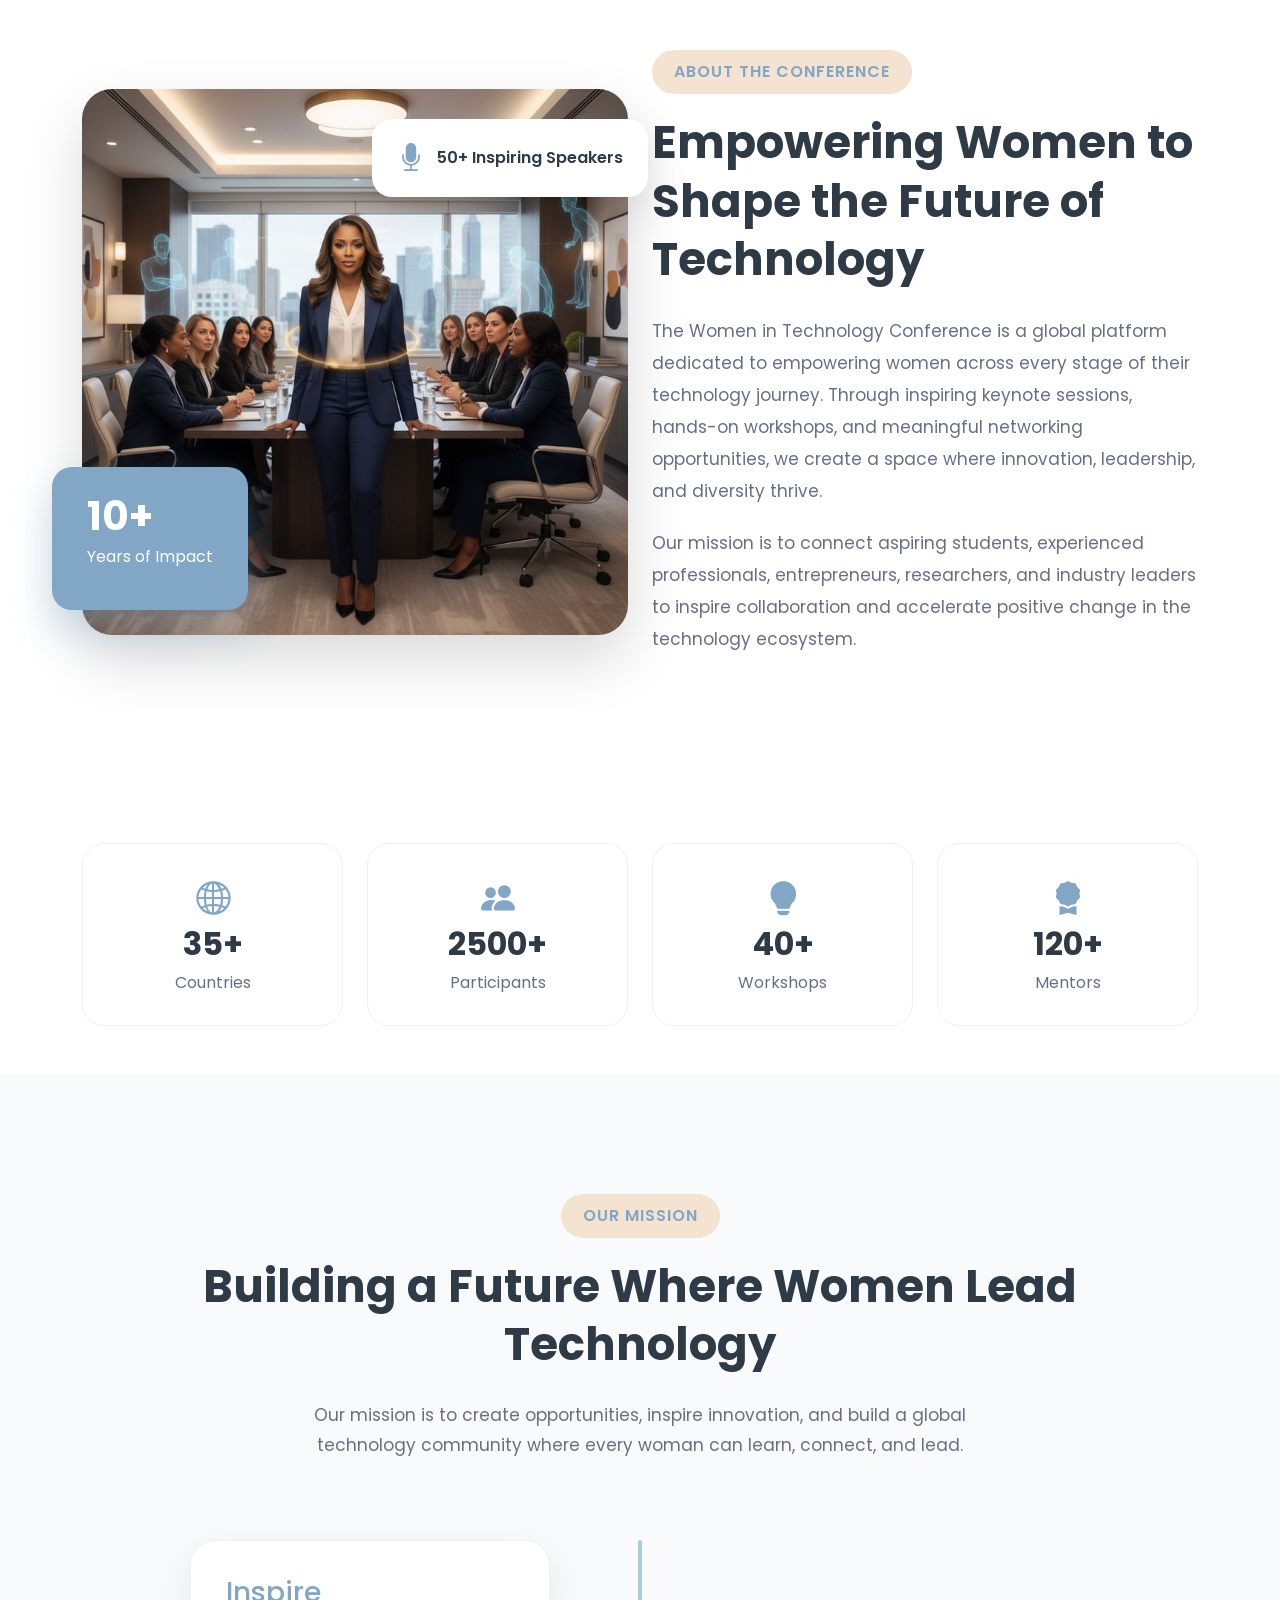
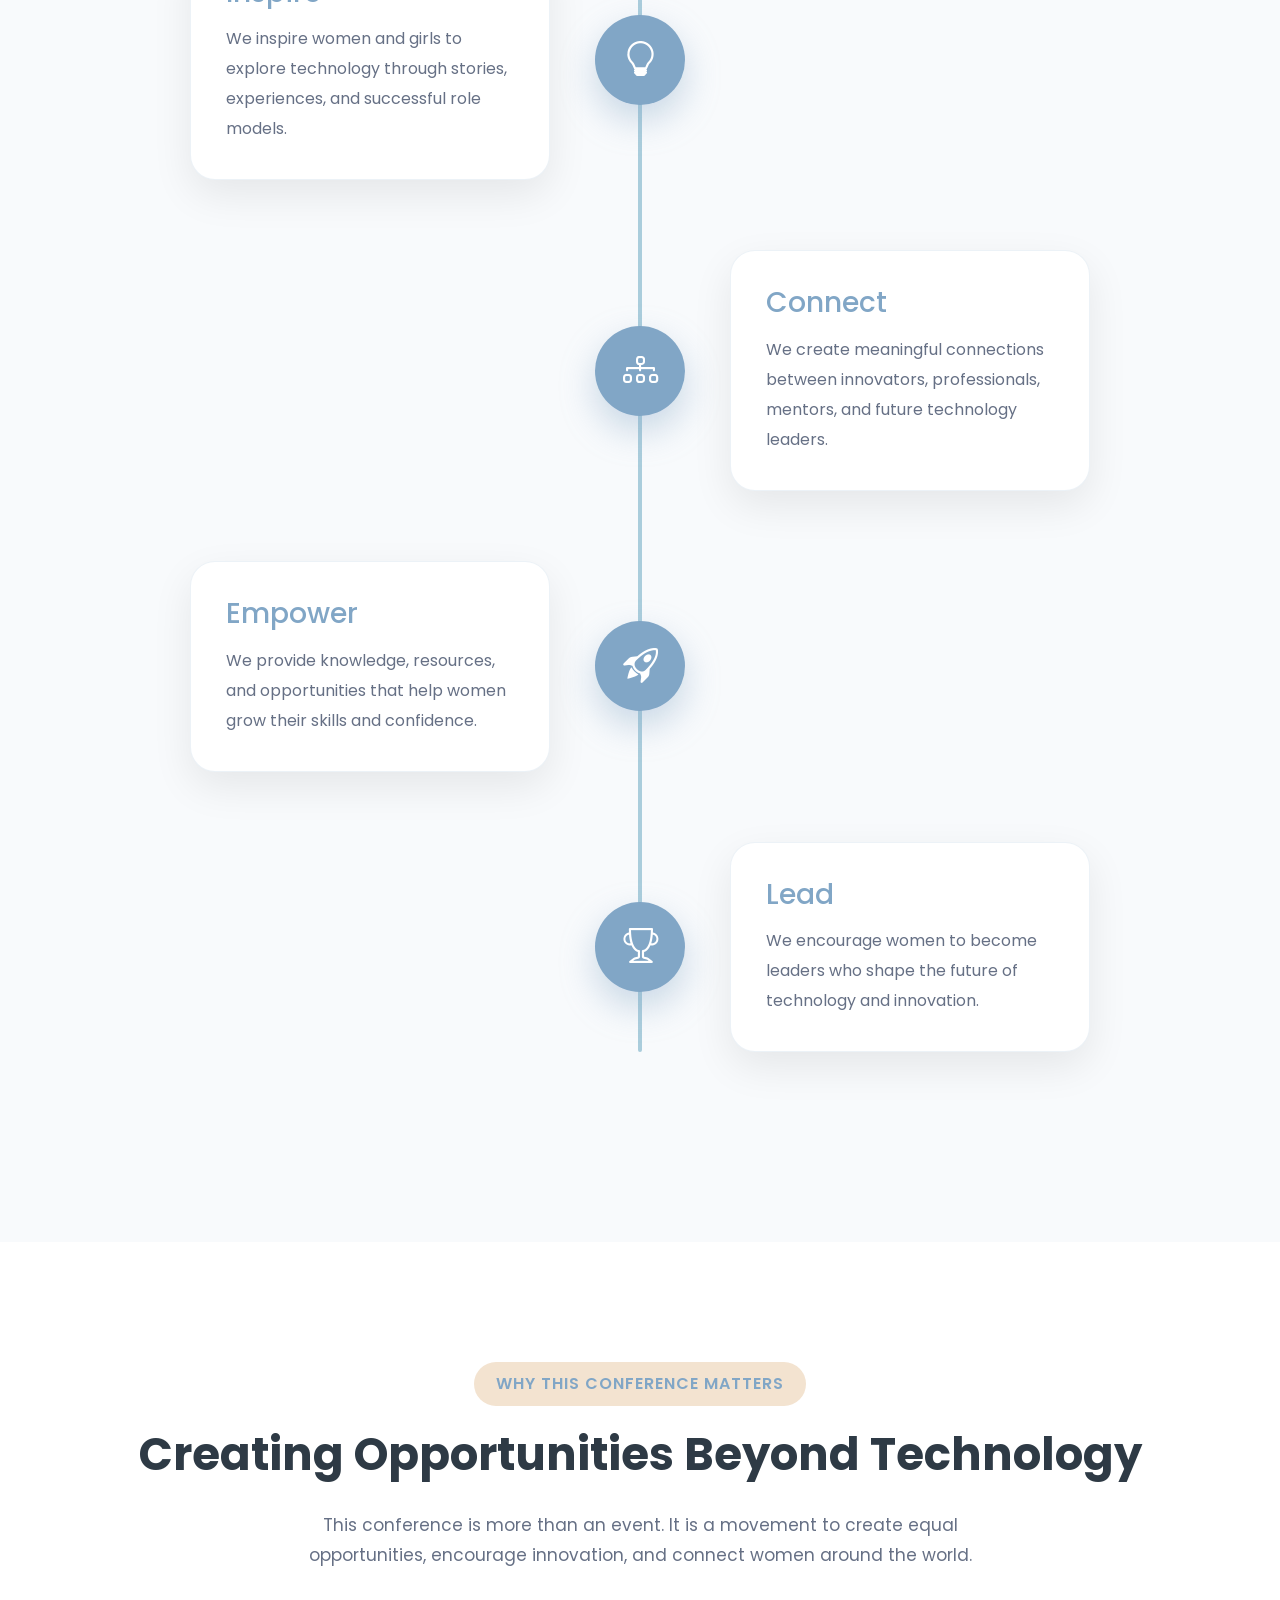
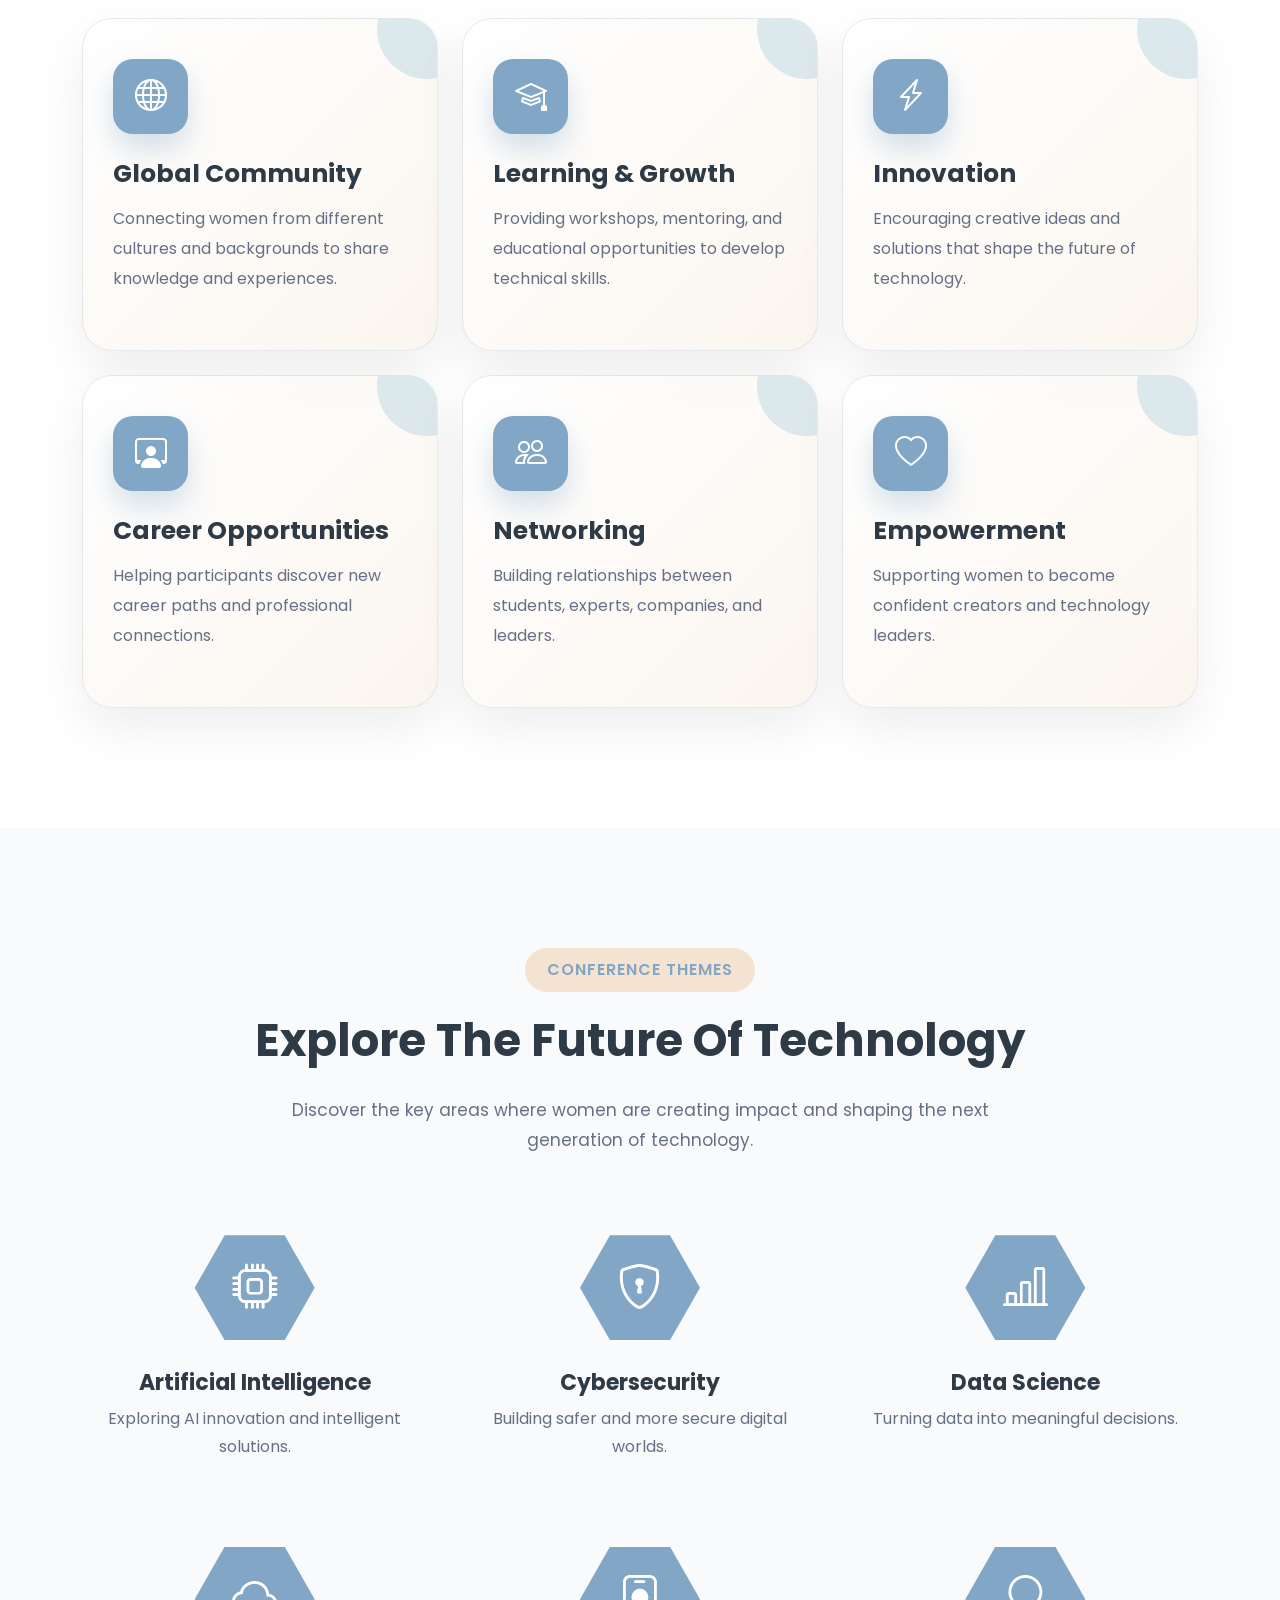
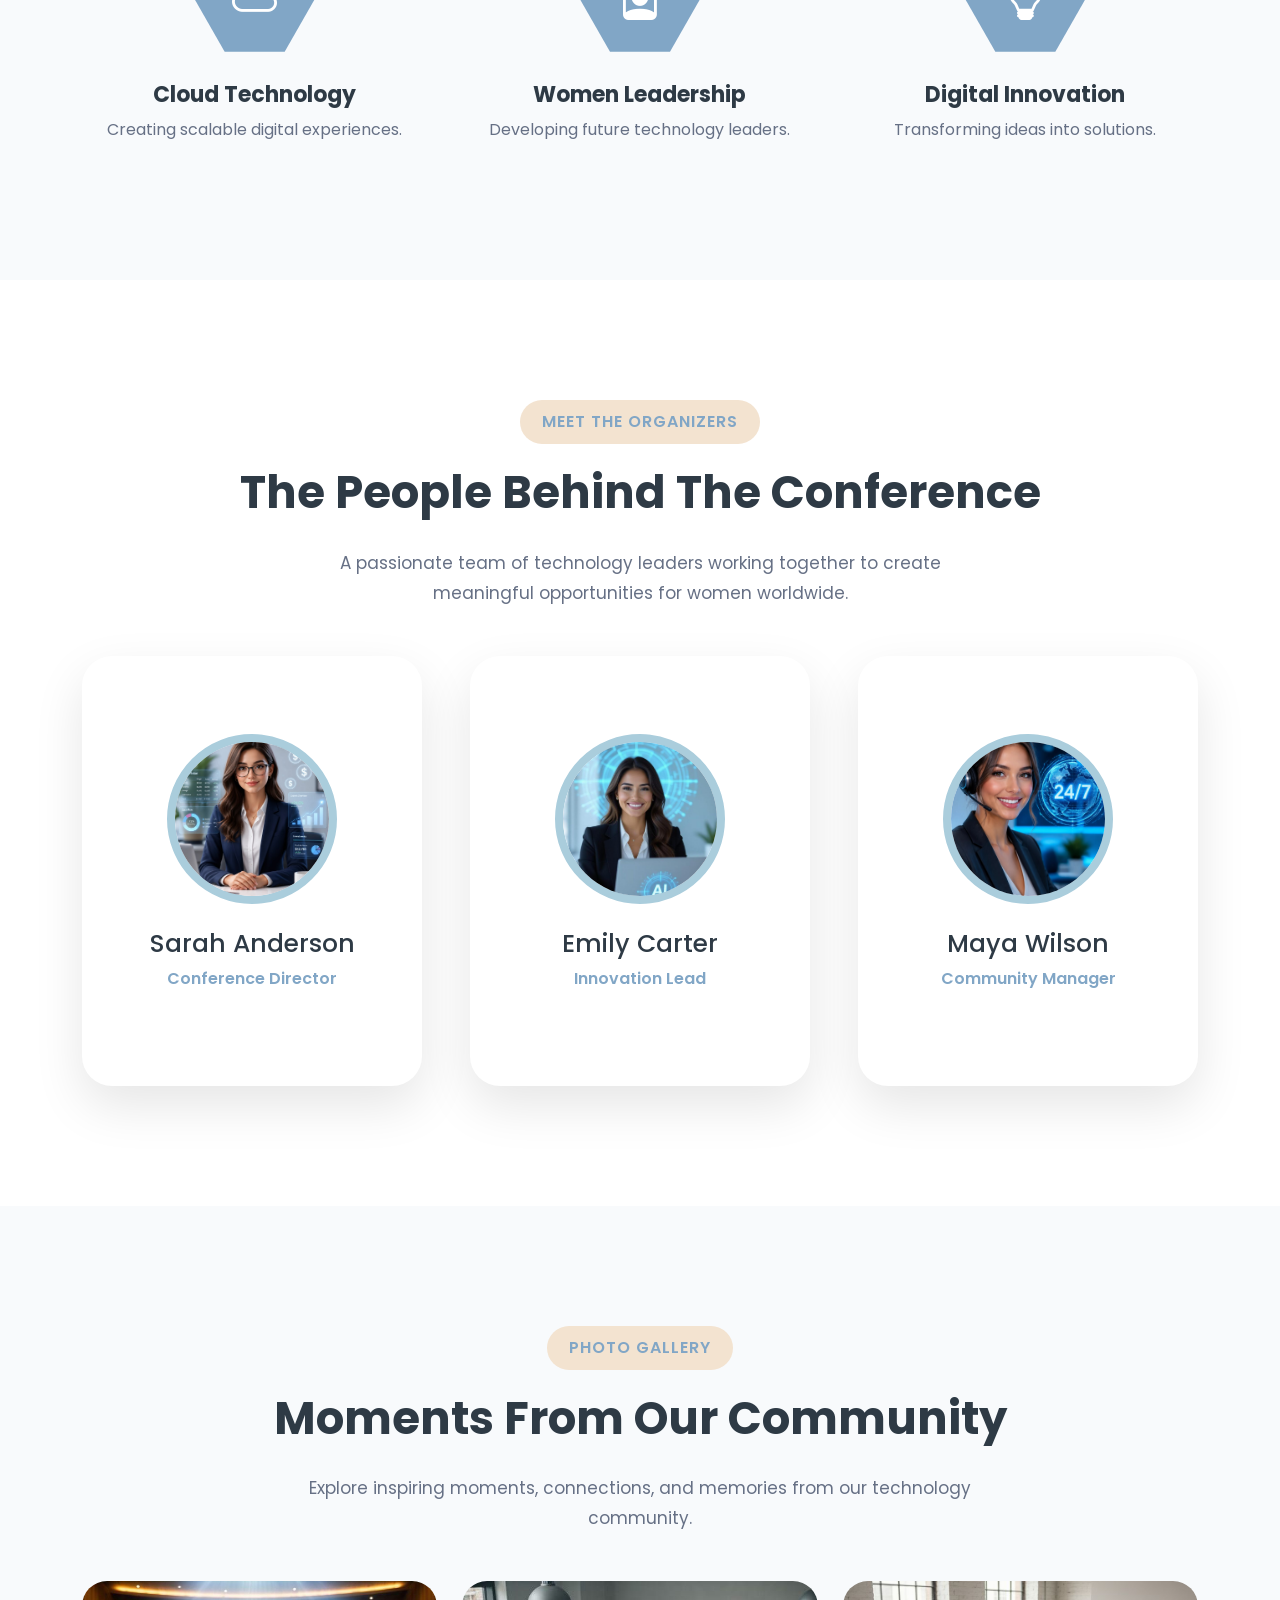
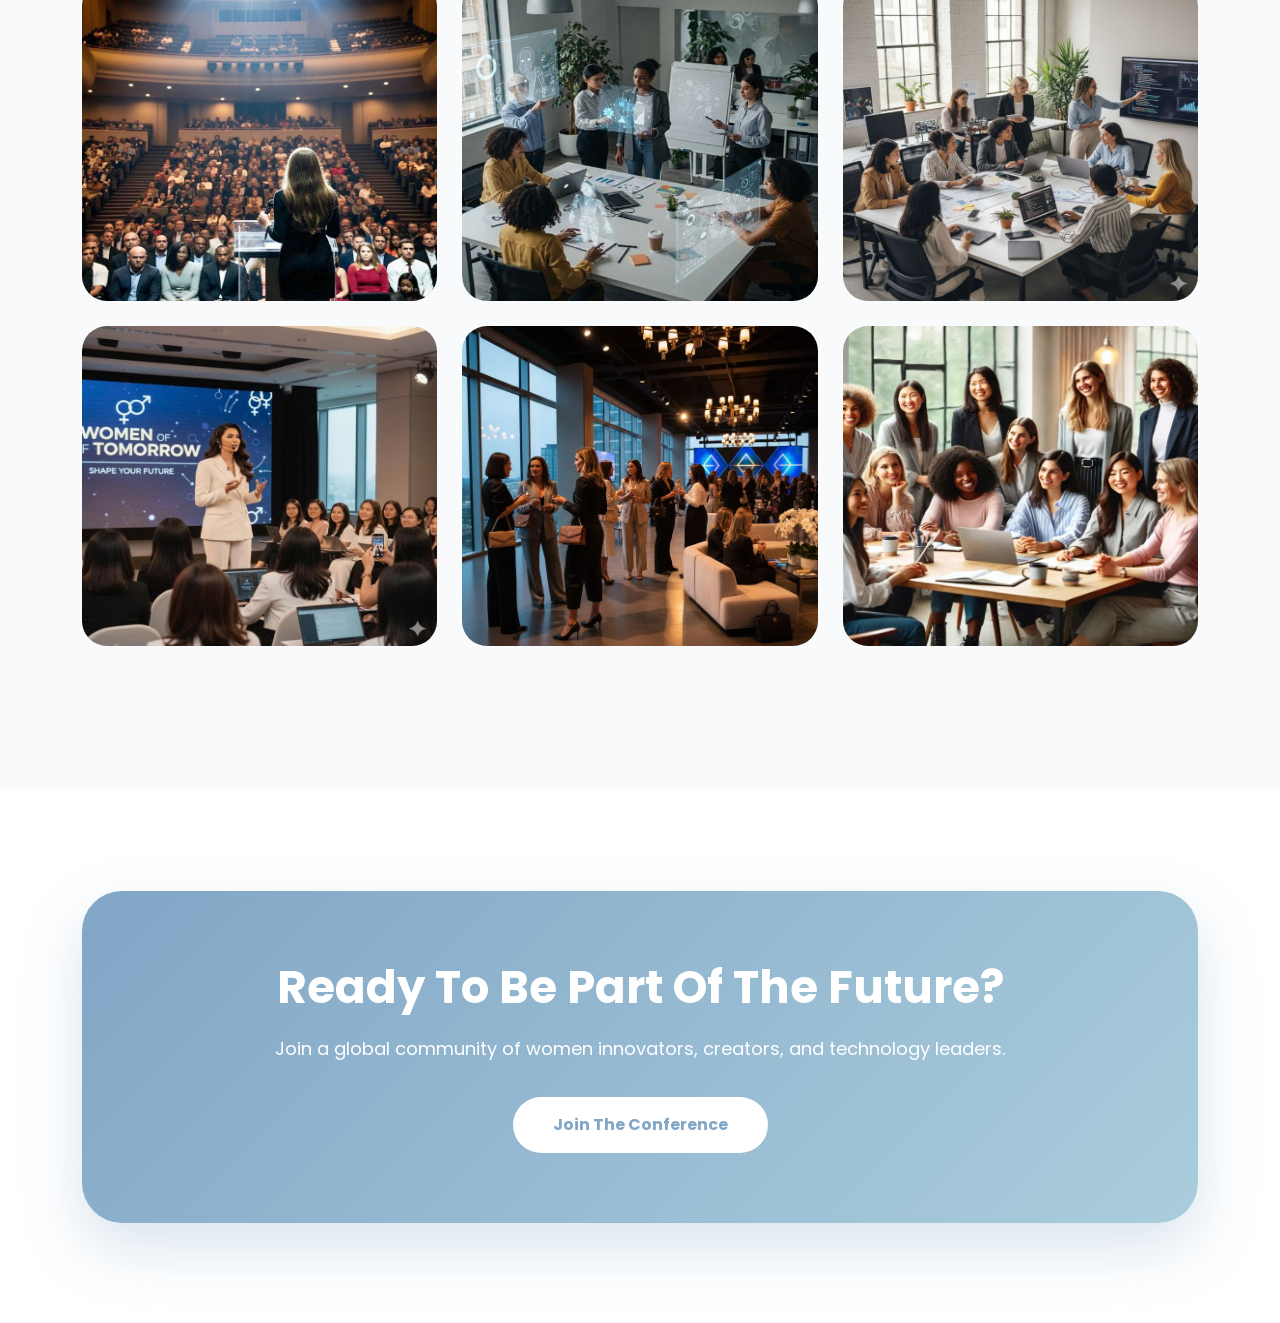
==== commit 3c1d4658: "change images address" ====
--- a/About.html
+++ b/About.html
@@ -89,7 +89,7 @@
 
 <div class="glass-circle">
 
-<img src="images/about-girl.png" class="rounded-circle" alt="Woman In Tech">
+<img src="Azadeh images/about-girl.png" class="rounded-circle" alt="Woman In Tech">
 
 </div>
 
@@ -161,7 +161,7 @@
 
 <div class="about-image-wrapper align-top">
 
-<img src="images/about-conference.jpg"
+<img src="Azadeh images/about-conference.jpg"
 class="img-fluid main-about-img "
 alt="Women in Technology Conference">
 
@@ -785,7 +785,7 @@
 
 <div class="flip-front">
 
-<img src="images/person1.jpg" alt="Organizer">
+<img src="Azadeh images/person1.jpg" alt="Organizer">
 
 <h3>
 Sarah Anderson
@@ -847,7 +847,7 @@
 
 <div class="flip-front">
 
-<img src="images/person2.jpg" alt="Organizer">
+<img src="Azadeh images/person2.jpg" alt="Organizer">
 
 <h3>
 Emily Carter
@@ -910,7 +910,7 @@
 
 <div class="flip-front">
 
-<img src="images/person3.jpg" alt="Organizer">
+<img src="Azadeh images/person3.jpg" alt="Organizer">
 
 <h3>
 Maya Wilson
@@ -998,7 +998,7 @@
 
 <div class="gallery-item large">
 
-<img src="images/gallery1.jpg" alt="Conference" class="gallary-img">
+<img src="Azadeh images/gallery1.jpg" alt="Conference" class="gallary-img">
 
 <div class="gallery-overlay">
 
@@ -1012,7 +1012,7 @@
 
 <div class="gallery-item">
 
-<img src="images/gallery2.jpg" alt="Workshop" class="gallary-img">
+<img src="Azadeh images/gallery2.jpg" alt="Workshop" class="gallary-img">
 
 <div class="gallery-overlay">
 
@@ -1027,7 +1027,7 @@
 
 <div class="gallery-item">
 
-<img src="images/gallery3.jpg" alt="Team" class="gallary-img">
+<img src="Azadeh images/gallery3.jpg" alt="Team" class="gallary-img">
 
 <div class="gallery-overlay">
 
@@ -1042,7 +1042,7 @@
 
 <div class="gallery-item large">
 
-<img src="images/gallery4.jpg" alt="Event" class="gallary-img">
+<img src="Azadeh images/gallery4.jpg" alt="Event" class="gallary-img">
 
 <div class="gallery-overlay">
 
@@ -1057,7 +1057,7 @@
 
 <div class="gallery-item">
 
-<img src="images/gallery5.jpg" alt="Women" class="gallary-img">
+<img src="Azadeh images/gallery5.jpg" alt="Women" class="gallary-img">
 
 <div class="gallery-overlay">
 
@@ -1072,7 +1072,7 @@
 
 <div class="gallery-item">
 
-<img src="images/gallery6.jpg" alt="Community" class="gallary-img">
+<img src="Azadeh images/gallery6.jpg" alt="Community" class="gallary-img">
 
 <div class="gallery-overlay">
 
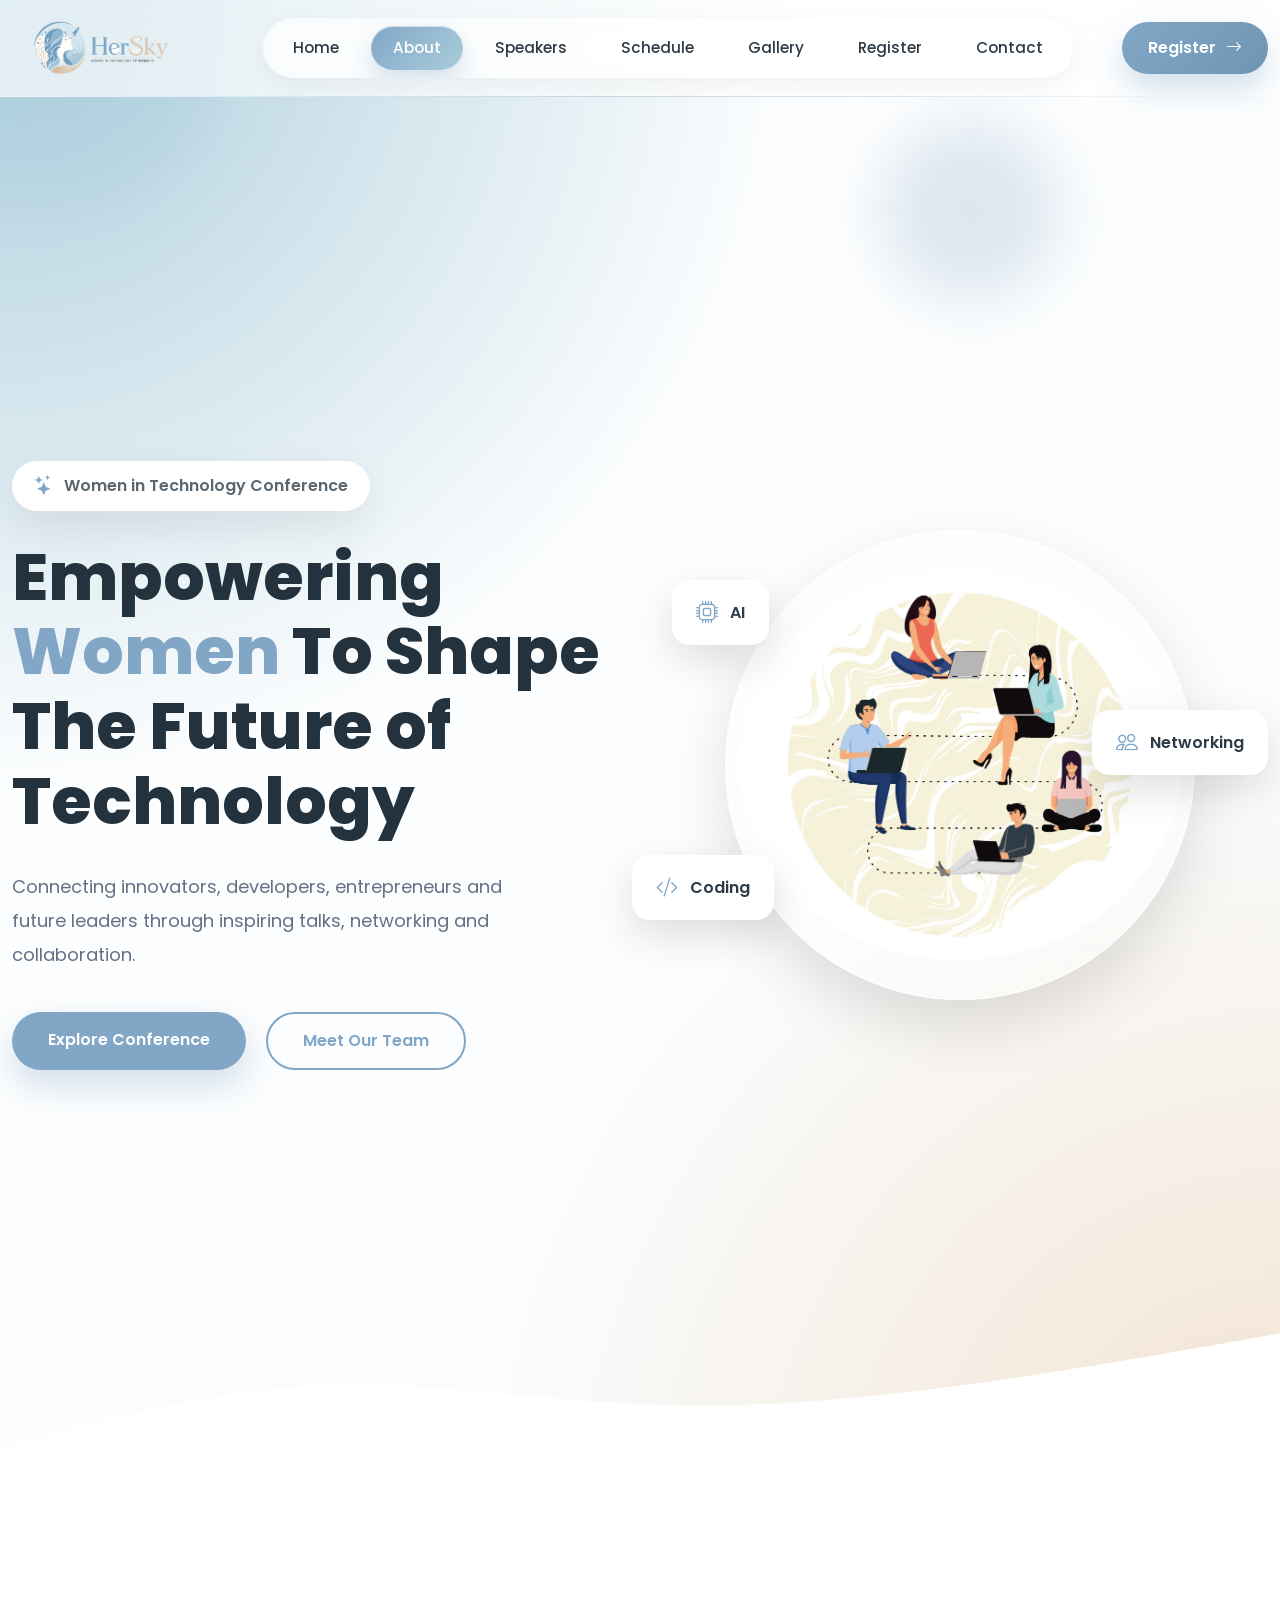
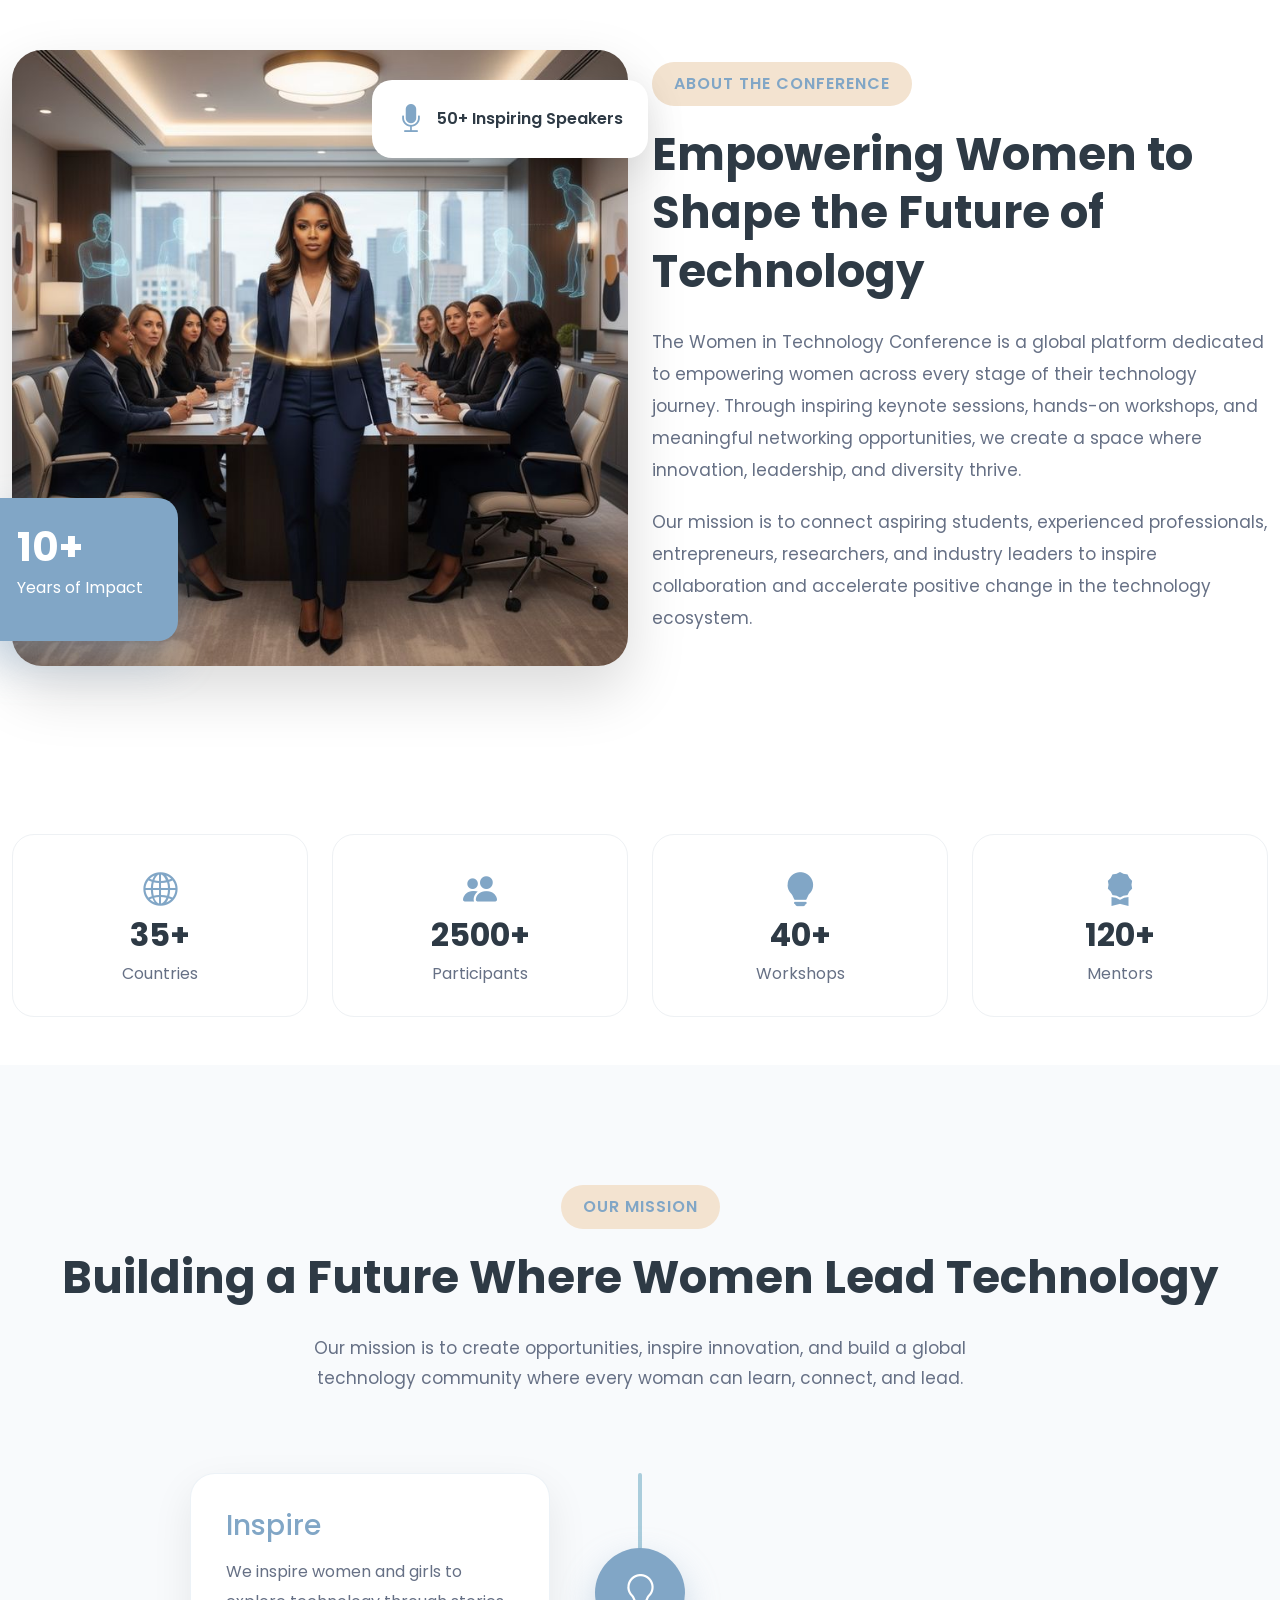
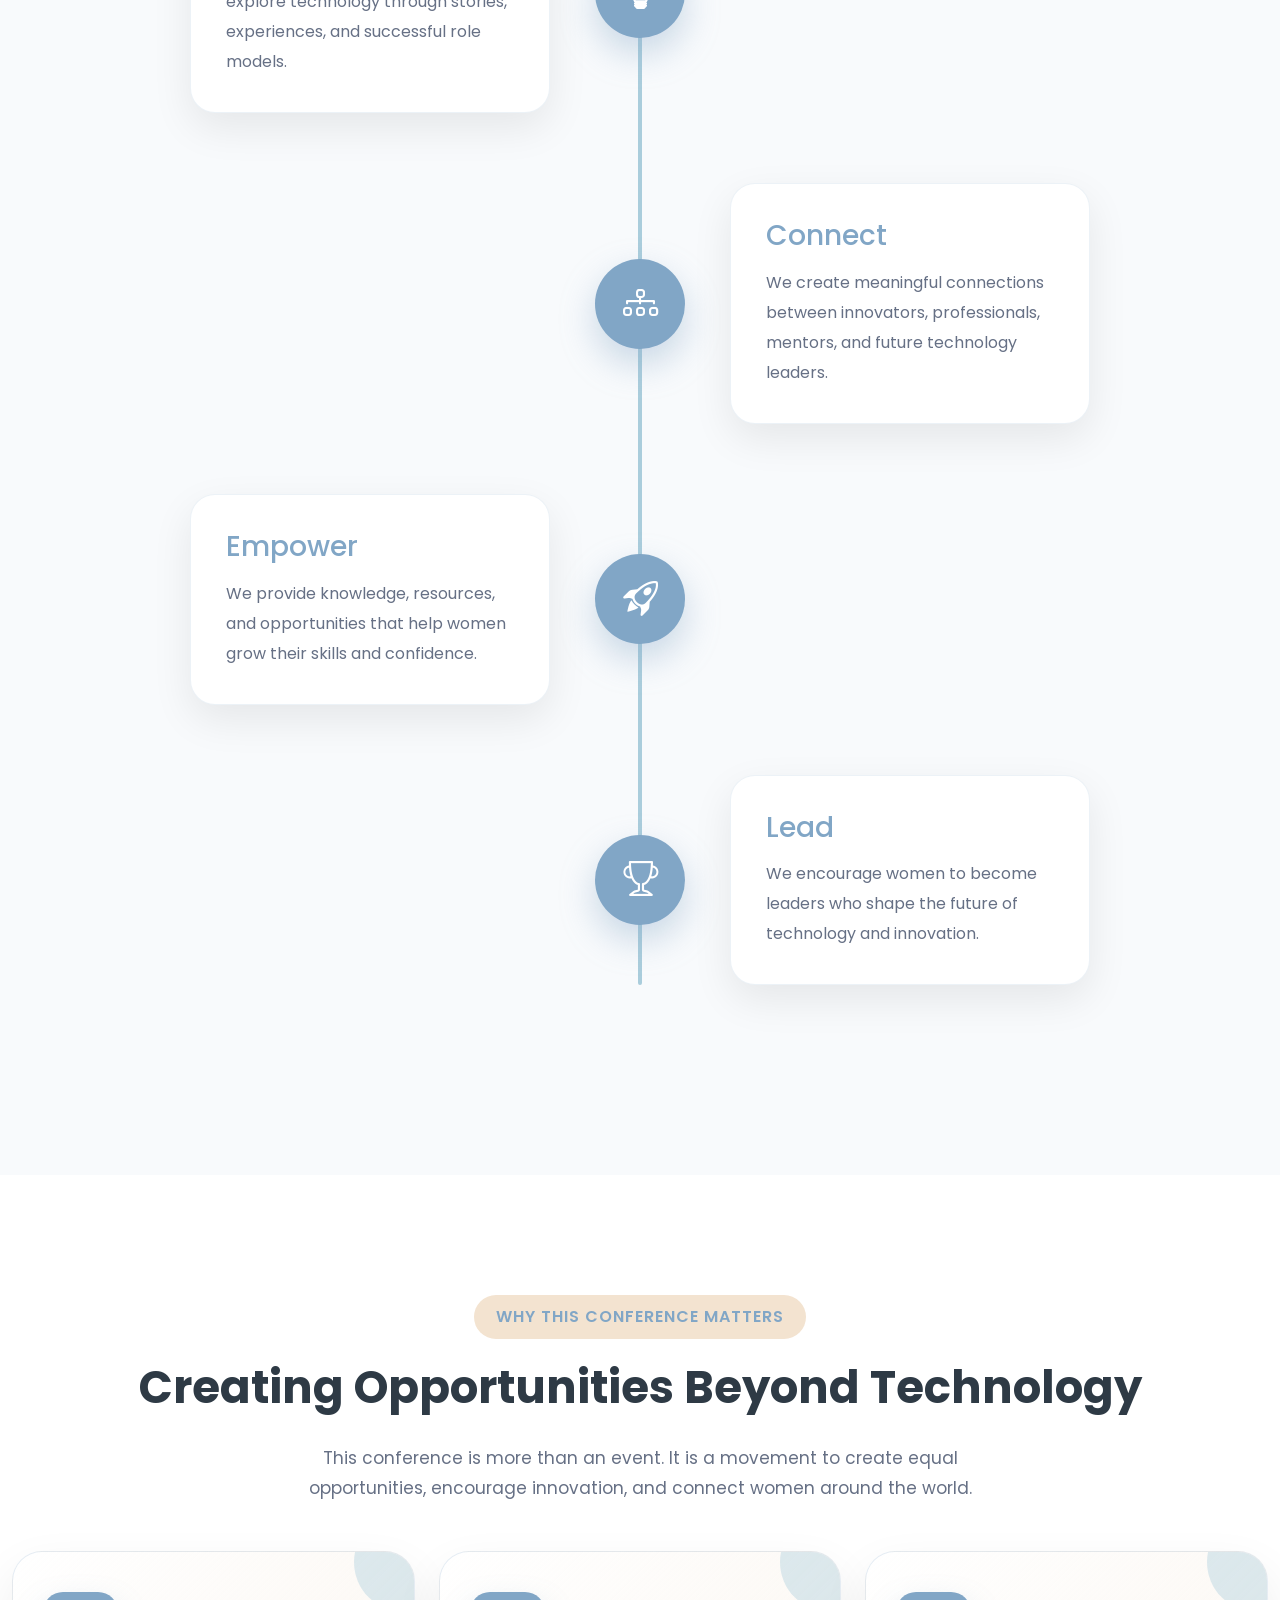
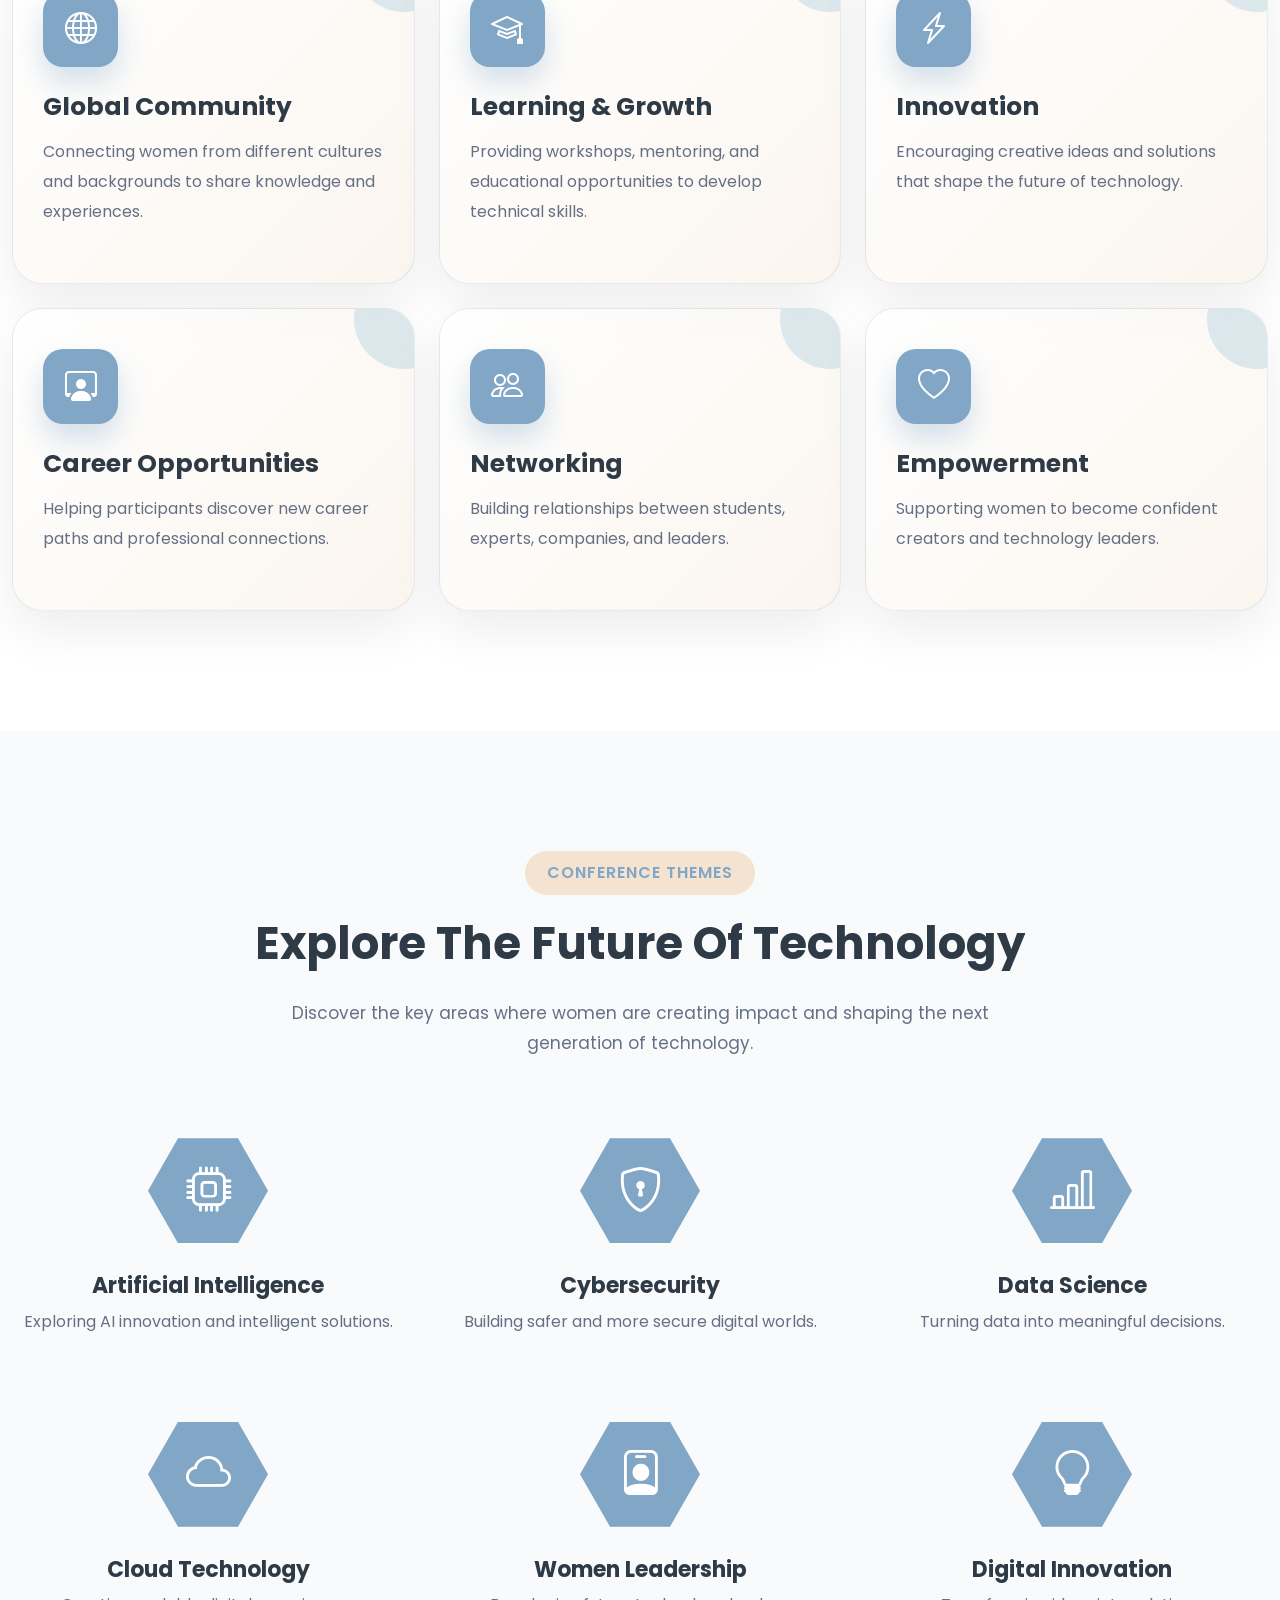
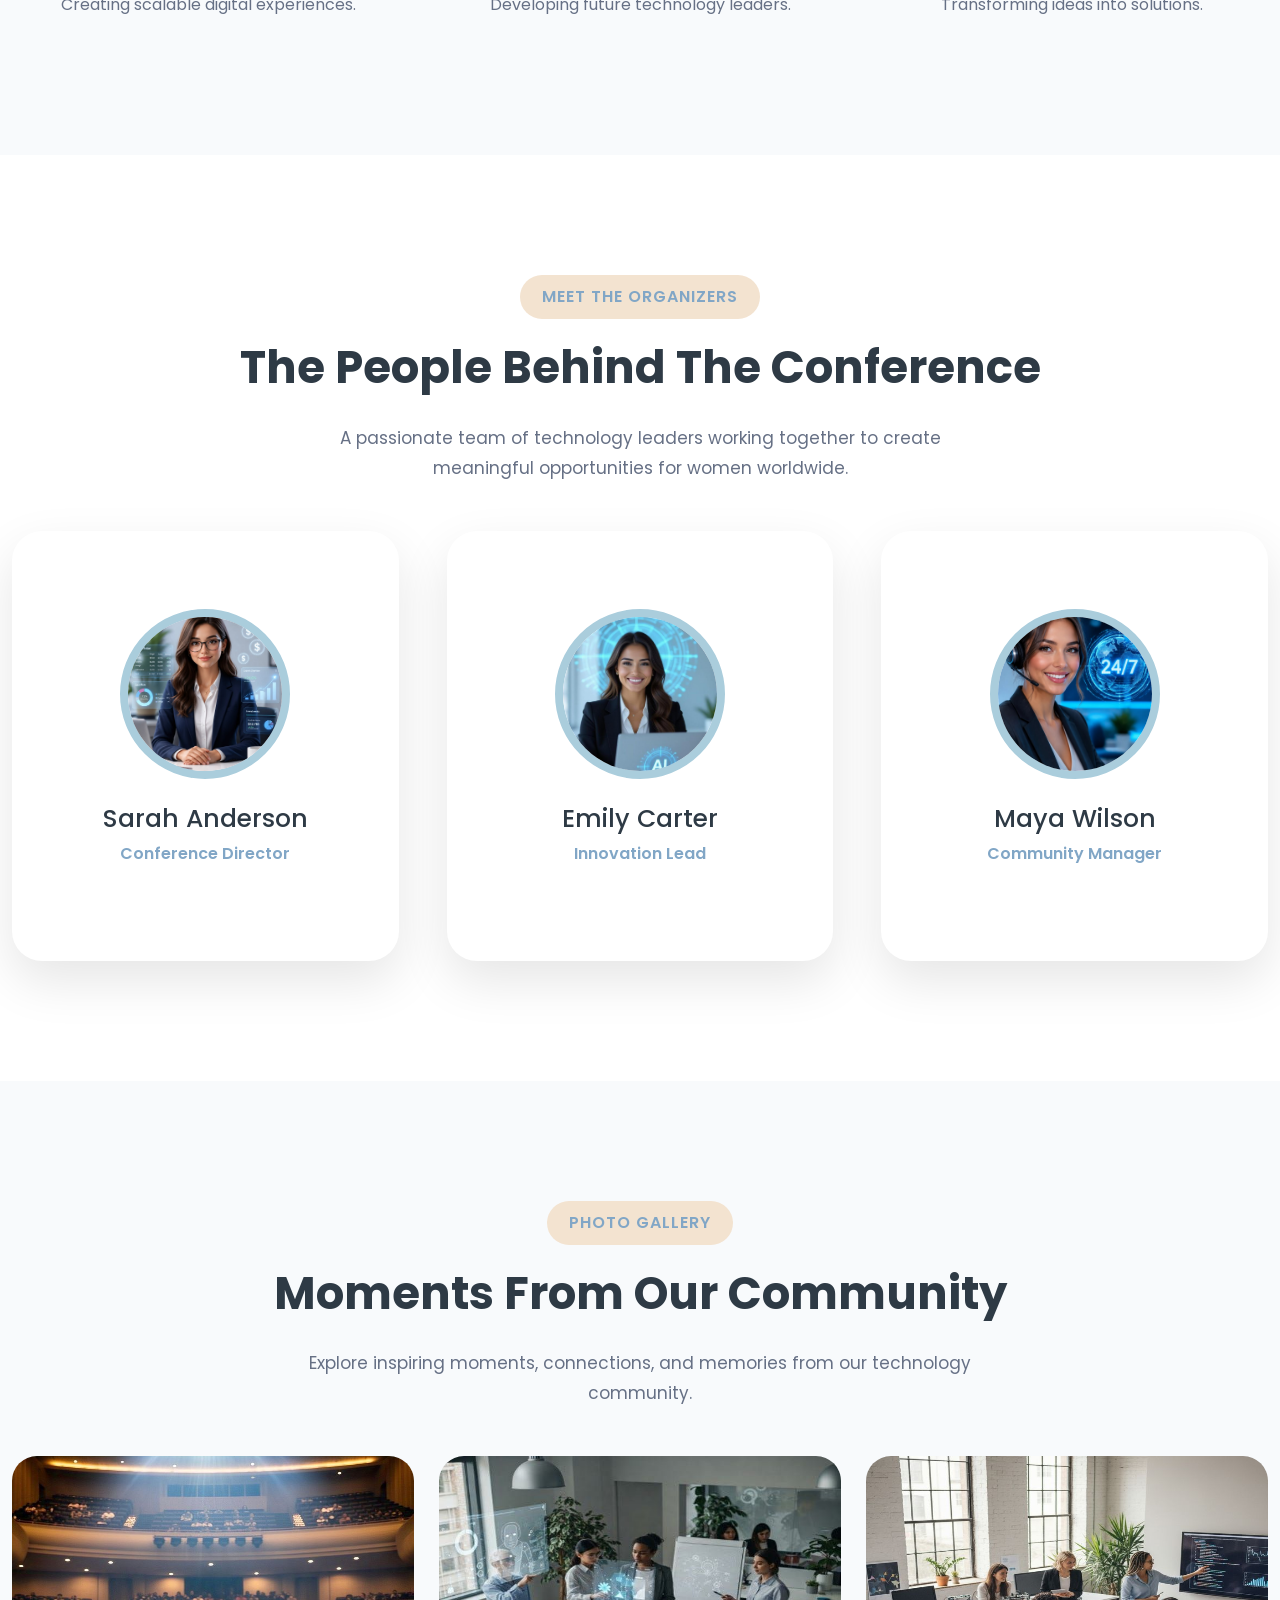
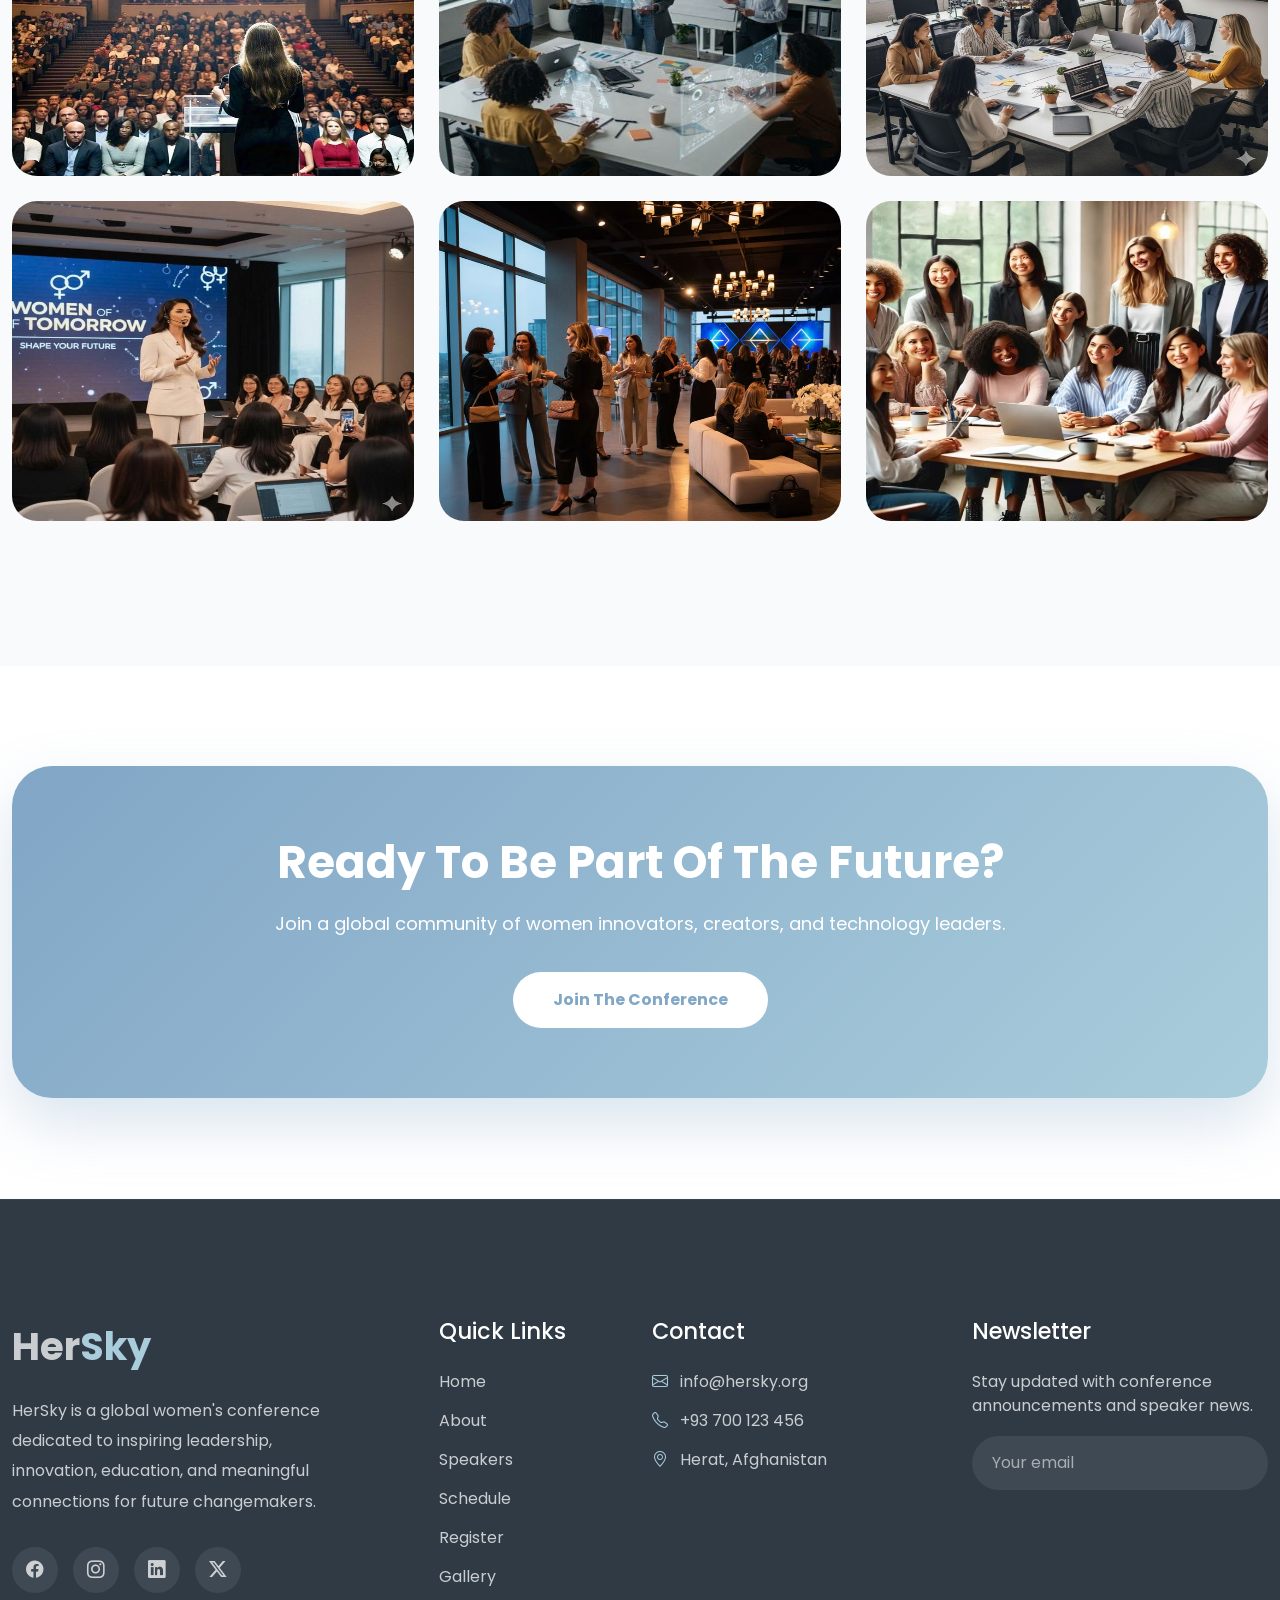
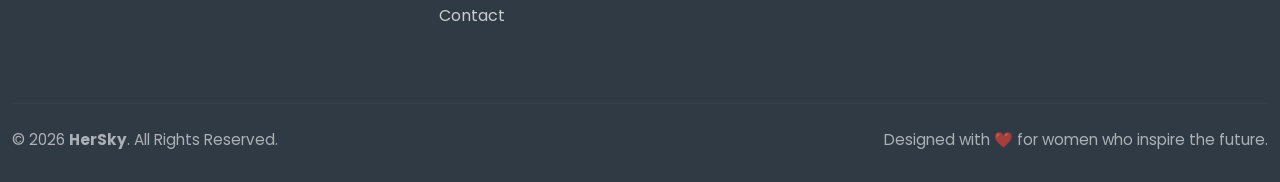
==== commit e9ab24dd: "fixed the bugs of the website" ====
--- a/About.html
+++ b/About.html
@@ -1,1139 +1,1387 @@
 <!DOCTYPE html>
 <html lang="en">
+
 <head>
-    <meta charset="UTF-8">
-    <meta name="viewport" content="width=device-width, initial-scale=1.0">
-    <title>Document</title>
-    <!-- Bootstrap CSS -->
-<link href="https://cdn.jsdelivr.net/npm/bootstrap@5.3.7/dist/css/bootstrap.min.css" rel="stylesheet">
-
-<!-- Bootstrap Icons -->
-<link rel="stylesheet" href="https://cdn.jsdelivr.net/npm/bootstrap-icons@1.13.1/font/bootstrap-icons.min.css">
-
-<!-- Google Font -->
-<link rel="preconnect" href="https://fonts.googleapis.com">
-<link rel="preconnect" href="https://fonts.gstatic.com" crossorigin>
-
-<link href="https://fonts.googleapis.com/css2?family=Poppins:wght@300;400;500;600;700;800&display=swap" rel="stylesheet">
-
-<link rel="stylesheet" href="About style.css">
+        <meta charset="UTF-8">
+        <meta name="viewport" content="width=device-width, initial-scale=1.0">
+        <title>Document</title>
+        <!-- Bootstrap CSS -->
+        <link href="https://cdn.jsdelivr.net/npm/bootstrap@5.3.7/dist/css/bootstrap.min.css" rel="stylesheet">
+
+        <!-- Bootstrap Icons -->
+        <link rel="stylesheet" href="https://cdn.jsdelivr.net/npm/bootstrap-icons@1.13.1/font/bootstrap-icons.min.css">
+         <link rel="icon" type="image/png" href="Azadeh images/icon.png">
+        <!-- Google Font -->
+        <link rel="preconnect" href="https://fonts.googleapis.com">
+        <link rel="preconnect" href="https://fonts.gstatic.com" crossorigin>
+
+        <link href="https://fonts.googleapis.com/css2?family=Poppins:wght@300;400;500;600;700;800&display=swap"
+                rel="stylesheet">
+
+        <link rel="stylesheet" href="./CSS/About.css">
 </head>
 <body>
-   <!-- =========================
+          <!--================ NAVBAR ================-->
+
+    <nav class="navbar navbar-expand-lg hersky-navbar fixed-top">
+
+        <div class="container">
+
+            <a class="navbar-brand hersky-logo" href="index.html">
+                <img src="./Azadeh images/Logo.png" alt="HerSky Logo">
+            </a>
+
+            <button class="navbar-toggler" type="button" data-bs-toggle="collapse" data-bs-target="#navbarMenu">
+                <span class="navbar-toggler-icon"></span>
+            </button>
+
+            <div class="collapse navbar-collapse justify-content-center" id="navbarMenu">
+
+                <ul class="navbar-nav mx-auto">
+
+                    <div class="nav-pill"></div>
+
+                    <li class="nav-item">
+                        <a class="nav-link " href="index.html">Home</a>
+                    </li>
+
+                    <li class="nav-item">
+                        <a class="nav-link active" href="About.html">About</a>
+                    </li>
+
+                    <li class="nav-item">
+                        <a class="nav-link" href="Speakers.html">Speakers</a>
+                    </li>
+
+                    <li class="nav-item">
+                        <a class="nav-link" href="Schedules.html">Schedule</a>
+                    </li>
+
+                    <li class="nav-item">
+                        <a class="nav-link" href="Gallery.html">Gallery</a>
+                    </li>
+
+                    <li class="nav-item">
+                        <a class="nav-link" href="Registration.html">Register</a>
+                    </li>
+
+                    <li class="nav-item">
+                        <a class="nav-link" href="Contact.html">Contact</a>
+                    </li>
+
+                </ul>
+
+                <a href="Registration.html" class="register-btn">
+                    Register
+                    <i class="bi bi-arrow-right"></i>
+                </a>
+
+            </div>
+
+        </div>
+
+    </nav>
+
+
+        <!-- =========================
         ABOUT HERO START
 ========================== -->
 
-<section class="about-hero">
-
-<div class="hero-circle hero-circle-1"></div>
-<div class="hero-circle hero-circle-2"></div>
-<div class="hero-circle hero-circle-3"></div>
-
-<div class="container">
-
-<div class="row align-items-center min-vh-100">
-
-<!-- LEFT -->
-
-<div class="col-lg-6">
-
-<span class="hero-badge">
-
-<i class="bi bi-stars"></i>
-
-Women in Technology Conference
-
-</span>
-
-<h1>
-
-Empowering
-
-<span>Women</span>
-
-To Shape
-
-The Future of Technology
-
-</h1>
-
-<p>
-
-Connecting innovators, developers, entrepreneurs and future leaders through inspiring talks, networking and collaboration.
-
-</p>
-
-<div class="hero-buttons">
-
-<a href="#" class="btn btn-primary-custom">
-
-Explore Conference
-
-</a>
-
-<a href="#" class="btn btn-outline-custom">
-
-Meet Our Team
-
-</a>
-
-</div>
-
-</div>
-
-<!-- RIGHT -->
-
-<div class="col-lg-6">
-
-<div class="hero-image-box">
-
-<div class="glass-circle">
-
-<img src="Azadeh images/about-girl.png" class="rounded-circle" alt="Woman In Tech">
-
-</div>
-
-<div class="floating-card card-one">
-
-<i class="bi bi-cpu"></i>
-
-AI
-
-</div>
-
-<div class="floating-card card-two">
-
-<i class="bi bi-code-slash"></i>
-
-Coding
-
-</div>
-
-<div class="floating-card card-three">
-
-<i class="bi bi-people"></i>
-
-Networking
-
-</div>
-
-</div>
-
-</div>
-
-</div>
-
-</div>
-
-<div class="wave">
-
-<svg xmlns="http://www.w3.org/2000/svg"
-
-viewBox="0 0 1440 320">
-
-<path fill="#ffffff"
-
-fill-opacity="1"
-
-d="M0,224L60,208C120,192,240,160,360,154.7C480,149,600,171,720,176C840,181,960,171,1080,154.7C1200,139,1320,117,1380,106.7L1440,96L1440,320L0,320Z">
-
-</path>
-
-</svg>
-
-</div>
-
-</section>
-
-<!--==============================
+        <section class="about-hero">
+
+                <div class="hero-circle hero-circle-1"></div>
+                <div class="hero-circle hero-circle-2"></div>
+                <div class="hero-circle hero-circle-3"></div>
+
+                <div class="container">
+
+                        <div class="row align-items-center min-vh-100">
+
+                                <!-- LEFT -->
+
+                                <div class="col-lg-6">
+
+                                        <span class="hero-badge">
+
+                                                <i class="bi bi-stars"></i>
+
+                                                Women in Technology Conference
+
+                                        </span>
+
+                                        <h1>
+
+                                                Empowering
+
+                                                <span>Women</span>
+
+                                                To Shape
+
+                                                The Future of Technology
+
+                                        </h1>
+
+                                        <p>
+
+                                                Connecting innovators, developers, entrepreneurs and future leaders
+                                                through inspiring talks, networking and collaboration.
+
+                                        </p>
+
+                                        <div class="hero-buttons">
+
+                                                <a href="#" class="btn btn-primary-custom">
+
+                                                        Explore Conference
+
+                                                </a>
+
+                                                <a href="#" class="btn btn-outline-custom">
+
+                                                        Meet Our Team
+
+                                                </a>
+
+                                        </div>
+
+                                </div>
+
+                                <!-- RIGHT -->
+
+                                <div class="col-lg-6">
+
+                                        <div class="hero-image-box">
+
+                                                <div class="glass-circle">
+
+                                                        <img src="Azadeh images/about-girl.png" class="rounded-circle"
+                                                                alt="Woman In Tech">
+
+                                                </div>
+
+                                                <div class="floating-card card-one">
+
+                                                        <i class="bi bi-cpu"></i>
+
+                                                        AI
+
+                                                </div>
+
+                                                <div class="floating-card card-two">
+
+                                                        <i class="bi bi-code-slash"></i>
+
+                                                        Coding
+
+                                                </div>
+
+                                                <div class="floating-card card-three">
+
+                                                        <i class="bi bi-people"></i>
+
+                                                        Networking
+
+                                                </div>
+
+                                        </div>
+
+                                </div>
+
+                        </div>
+
+                </div>
+
+                <div class="wave">
+
+                        <svg xmlns="http://www.w3.org/2000/svg" viewBox="0 0 1440 320">
+
+                                <path fill="#ffffff" fill-opacity="1"
+                                        d="M0,224L60,208C120,192,240,160,360,154.7C480,149,600,171,720,176C840,181,960,171,1080,154.7C1200,139,1320,117,1380,106.7L1440,96L1440,320L0,320Z">
+
+                                </path>
+
+                        </svg>
+
+                </div>
+
+        </section>
+
+        <!--==============================
       ABOUT CONFERENCE
 ================================-->
 
-<section class="about-section">
-
-<div class="container">
-
-<div class="row align-items-center gy-5">
-
-<!-- LEFT -->
-
-<div class="col-lg-6">
-
-<div class="about-image-wrapper align-top">
-
-<img src="Azadeh images/about-conference.jpg"
-class="img-fluid main-about-img "
-alt="Women in Technology Conference">
-
-<div class="experience-card">
-
-<h2>10+</h2>
-
-<p>Years of Impact</p>
-
-</div>
-
-<div class="speaker-card">
-
-<i class="bi bi-mic-fill"></i>
-
-<span>50+ Inspiring Speakers</span>
-
-</div>
-
-</div>
-
-</div>
-
-<!-- RIGHT -->
-
-<div class="col-lg-6 ">
-
-<span class="section-subtitle">
-
-ABOUT THE CONFERENCE
-
-</span>
-
-<h2 class="section-title">
-
-Empowering Women to Shape the Future of Technology
-
-</h2>
-
-<p class="section-text">
-
-The Women in Technology Conference is a global platform dedicated to empowering women across every stage of their technology journey. Through inspiring keynote sessions, hands-on workshops, and meaningful networking opportunities, we create a space where innovation, leadership, and diversity thrive.
-
-</p>
-
-<p class="section-text">
-
-Our mission is to connect aspiring students, experienced professionals, entrepreneurs, researchers, and industry leaders to inspire collaboration and accelerate positive change in the technology ecosystem.
-
-</p>
-
-
-</div>
-
-</div>
-
-</div>
-
-</section>
-<div class="container">
-<div class="row g-4 mt-4">
-
-<div class="col-6 col-md-3">
-
-<div class="info-box">
-
-<i class="bi bi-globe2"></i>
-
-<h4 data-target="35">0</h4>
-
-<p>Countries</p>
-
-</div>
-
-</div>
-
-<div class="col-6 col-md-3">
-
-<div class="info-box">
-
-<i class="bi bi-people-fill"></i>
-
-<h4 data-target="2500">0</h4>
-
-<p>Participants</p>
-
-</div>
-
-</div>
-
-<div class="col-6 col-md-3">
-
-<div class="info-box">
-
-<i class="bi bi-lightbulb-fill"></i>
-
-<h4 data-target="40">0</h4>
-
-<p>Workshops</p>
-
-</div>
-
-</div>
-
-<div class="col-6 col-md-3">
-
-<div class="info-box">
-
-<i class="bi bi-award-fill"></i>
-
-<h4 data-target="120">0</h4>
-
-<p>Mentors</p>
-
-</div>
-
-</div>
-
-</div>
-</div>
-<br><br>
-
-<!--==============================
+        <section class="about-section">
+
+                <div class="container">
+
+                        <div class="row align-items-center gy-5">
+
+                                <!-- LEFT -->
+
+                                <div class="col-lg-6">
+
+                                        <div class="about-image-wrapper align-top">
+
+                                                <img src="Azadeh images/about-conference.jpg"
+                                                        class="img-fluid main-about-img "
+                                                        alt="Women in Technology Conference">
+
+                                                <div class="experience-card">
+
+                                                        <h2>10+</h2>
+
+                                                        <p>Years of Impact</p>
+
+                                                </div>
+
+                                                <div class="speaker-card">
+
+                                                        <i class="bi bi-mic-fill"></i>
+
+                                                        <span>50+ Inspiring Speakers</span>
+
+                                                </div>
+
+                                        </div>
+
+                                </div>
+
+                                <!-- RIGHT -->
+
+                                <div class="col-lg-6 ">
+
+                                        <span class="section-subtitle">
+
+                                                ABOUT THE CONFERENCE
+
+                                        </span>
+
+                                        <h2 class="section-title">
+
+                                                Empowering Women to Shape the Future of Technology
+
+                                        </h2>
+
+                                        <p class="section-text">
+
+                                                The Women in Technology Conference is a global platform dedicated to
+                                                empowering women across every stage of their technology journey. Through
+                                                inspiring keynote sessions, hands-on workshops, and meaningful
+                                                networking opportunities, we create a space where innovation,
+                                                leadership, and diversity thrive.
+
+                                        </p>
+
+                                        <p class="section-text">
+
+                                                Our mission is to connect aspiring students, experienced professionals,
+                                                entrepreneurs, researchers, and industry leaders to inspire
+                                                collaboration and accelerate positive change in the technology
+                                                ecosystem.
+
+                                        </p>
+
+
+                                </div>
+
+                        </div>
+
+                </div>
+
+        </section>
+        <div class="container">
+                <div class="row g-4 mt-4">
+
+                        <div class="col-6 col-md-3">
+
+                                <div class="info-box">
+
+                                        <i class="bi bi-globe2"></i>
+
+                                        <h4 data-target="35">0</h4>
+
+                                        <p>Countries</p>
+
+                                </div>
+
+                        </div>
+
+                        <div class="col-6 col-md-3">
+
+                                <div class="info-box">
+
+                                        <i class="bi bi-people-fill"></i>
+
+                                        <h4 data-target="2500">0</h4>
+
+                                        <p>Participants</p>
+
+                                </div>
+
+                        </div>
+
+                        <div class="col-6 col-md-3">
+
+                                <div class="info-box">
+
+                                        <i class="bi bi-lightbulb-fill"></i>
+
+                                        <h4 data-target="40">0</h4>
+
+                                        <p>Workshops</p>
+
+                                </div>
+
+                        </div>
+
+                        <div class="col-6 col-md-3">
+
+                                <div class="info-box">
+
+                                        <i class="bi bi-award-fill"></i>
+
+                                        <h4 data-target="120">0</h4>
+
+                                        <p>Mentors</p>
+
+                                </div>
+
+                        </div>
+
+                </div>
+        </div>
+        <br><br>
+
+        <!--==============================
 
         OUR MISSION
 ================================-->
 
-<section class="mission-section">
-
-<div class="container">
-
-<div class="text-center mb-5">
-
-<span class="section-subtitle">
-OUR MISSION
-</span>
-
-<h2 class="section-title">
-Building a Future Where Women Lead Technology
-</h2>
-
-<p class="mission-intro">
-Our mission is to create opportunities, inspire innovation, and build a global technology community where every woman can learn, connect, and lead.
-</p>
-
-</div>
-
-
-<div class="mission-timeline">
-
-
-<div class="mission-item">
-
-<div class="mission-icon">
-
-<i class="bi bi-lightbulb"></i>
-
-</div>
-
-<div class="mission-content">
-
-<h3>Inspire</h3>
-
-<p>
-We inspire women and girls to explore technology through stories, experiences, and successful role models.
-</p>
-
-</div>
-
-</div>
-
-
-
-<div class="mission-item reverse">
-
-<div class="mission-icon">
-
-<i class="bi bi-diagram-3"></i>
-
-</div>
-
-<div class="mission-content">
-
-<h3>Connect</h3>
-
-<p>
-We create meaningful connections between innovators, professionals, mentors, and future technology leaders.
-</p>
-
-</div>
-
-</div>
-
-
-
-<div class="mission-item">
-
-<div class="mission-icon">
-
-<i class="bi bi-rocket-takeoff"></i>
-
-</div>
-
-<div class="mission-content">
-
-<h3>Empower</h3>
-
-<p>
-We provide knowledge, resources, and opportunities that help women grow their skills and confidence.
-</p>
-
-</div>
-
-</div>
-
-
-
-<div class="mission-item reverse">
-
-<div class="mission-icon">
-
-<i class="bi bi-trophy"></i>
-
-</div>
-
-<div class="mission-content">
-
-<h3>Lead</h3>
-
-<p>
-We encourage women to become leaders who shape the future of technology and innovation.
-</p>
-
-</div>
-
-</div>
-
-
-</div>
-
-</div>
-
-</section>
-
-<!--==============================
+        <section class="mission-section">
+
+                <div class="container">
+
+                        <div class="text-center mb-5">
+
+                                <span class="section-subtitle">
+                                        OUR MISSION
+                                </span>
+
+                                <h2 class="section-title">
+                                        Building a Future Where Women Lead Technology
+                                </h2>
+
+                                <p class="mission-intro">
+                                        Our mission is to create opportunities, inspire innovation, and build a global
+                                        technology community where every woman can learn, connect, and lead.
+                                </p>
+
+                        </div>
+
+
+                        <div class="mission-timeline">
+
+
+                                <div class="mission-item">
+
+                                        <div class="mission-icon">
+
+                                                <i class="bi bi-lightbulb"></i>
+
+                                        </div>
+
+                                        <div class="mission-content">
+
+                                                <h3>Inspire</h3>
+
+                                                <p>
+                                                        We inspire women and girls to explore technology through
+                                                        stories, experiences, and successful role models.
+                                                </p>
+
+                                        </div>
+
+                                </div>
+
+
+
+                                <div class="mission-item reverse">
+
+                                        <div class="mission-icon">
+
+                                                <i class="bi bi-diagram-3"></i>
+
+                                        </div>
+
+                                        <div class="mission-content">
+
+                                                <h3>Connect</h3>
+
+                                                <p>
+                                                        We create meaningful connections between innovators,
+                                                        professionals, mentors, and future technology leaders.
+                                                </p>
+
+                                        </div>
+
+                                </div>
+
+
+
+                                <div class="mission-item">
+
+                                        <div class="mission-icon">
+
+                                                <i class="bi bi-rocket-takeoff"></i>
+
+                                        </div>
+
+                                        <div class="mission-content">
+
+                                                <h3>Empower</h3>
+
+                                                <p>
+                                                        We provide knowledge, resources, and opportunities that help
+                                                        women grow their skills and confidence.
+                                                </p>
+
+                                        </div>
+
+                                </div>
+
+
+
+                                <div class="mission-item reverse">
+
+                                        <div class="mission-icon">
+
+                                                <i class="bi bi-trophy"></i>
+
+                                        </div>
+
+                                        <div class="mission-content">
+
+                                                <h3>Lead</h3>
+
+                                                <p>
+                                                        We encourage women to become leaders who shape the future of
+                                                        technology and innovation.
+                                                </p>
+
+                                        </div>
+
+                                </div>
+
+
+                        </div>
+
+                </div>
+
+        </section>
+
+        <!--==============================
  WHY THIS CONFERENCE MATTERS
 ================================-->
 
-<section class="why-section">
-
-<div class="container">
-
-<div class="text-center mb-5">
-
-<span class="section-subtitle">
-WHY THIS CONFERENCE MATTERS
-</span>
-
-<h2 class="section-title">
-Creating Opportunities Beyond Technology
-</h2>
-
-<p class="mission-intro">
-This conference is more than an event. It is a movement to create equal opportunities, encourage innovation, and connect women around the world.
-</p>
-
-</div>
-
-
-<div class="row g-4">
-
-
-<div class="col-lg-4 col-md-6">
-
-<div class="why-card">
-
-<div class="why-icon">
-
-<i class="bi bi-globe"></i>
-
-</div>
-
-<h3>
-Global Community
-</h3>
-
-<p>
-Connecting women from different cultures and backgrounds to share knowledge and experiences.
-</p>
-
-</div>
-
-</div>
-
-
-
-<div class="col-lg-4 col-md-6">
-
-<div class="why-card">
-
-<div class="why-icon">
-
-<i class="bi bi-mortarboard"></i>
-
-</div>
-
-<h3>
-Learning & Growth
-</h3>
-
-<p>
-Providing workshops, mentoring, and educational opportunities to develop technical skills.
-</p>
-
-</div>
-
-</div>
-
-
-
-
-<div class="col-lg-4 col-md-6">
-
-<div class="why-card">
-
-<div class="why-icon">
-
-<i class="bi bi-lightning-charge"></i>
-
-</div>
-
-<h3>
-Innovation
-</h3>
-
-<p>
-Encouraging creative ideas and solutions that shape the future of technology.
-</p>
-
-</div>
-
-</div>
-
-
-
-
-<div class="col-lg-4 col-md-6">
-
-<div class="why-card">
-
-<div class="why-icon">
-
-<i class="bi bi-person-workspace"></i>
-
-</div>
-
-<h3>
-Career Opportunities
-</h3>
-
-<p>
-Helping participants discover new career paths and professional connections.
-</p>
-
-</div>
-
-</div>
-
-
-
-
-<div class="col-lg-4 col-md-6">
-
-<div class="why-card">
-
-<div class="why-icon">
-
-<i class="bi bi-people"></i>
-
-</div>
-
-<h3>
-Networking
-</h3>
-
-<p>
-Building relationships between students, experts, companies, and leaders.
-</p>
-
-</div>
-
-</div>
-
-
-
-
-<div class="col-lg-4 col-md-6">
-
-<div class="why-card">
-
-<div class="why-icon">
-
-<i class="bi bi-heart"></i>
-
-</div>
-
-<h3>
-Empowerment
-</h3>
-
-<p>
-Supporting women to become confident creators and technology leaders.
-</p>
-
-</div>
-
-</div>
-
-
-
-</div>
-
-</div>
-
-</section>
-<!--==============================
+        <section class="why-section">
+
+                <div class="container">
+
+                        <div class="text-center mb-5">
+
+                                <span class="section-subtitle">
+                                        WHY THIS CONFERENCE MATTERS
+                                </span>
+
+                                <h2 class="section-title">
+                                        Creating Opportunities Beyond Technology
+                                </h2>
+
+                                <p class="mission-intro">
+                                        This conference is more than an event. It is a movement to create equal
+                                        opportunities, encourage innovation, and connect women around the world.
+                                </p>
+
+                        </div>
+
+
+                        <div class="row g-4">
+
+
+                                <div class="col-lg-4 col-md-6">
+
+                                        <div class="why-card">
+
+                                                <div class="why-icon">
+
+                                                        <i class="bi bi-globe"></i>
+
+                                                </div>
+
+                                                <h3>
+                                                        Global Community
+                                                </h3>
+
+                                                <p>
+                                                        Connecting women from different cultures and backgrounds to
+                                                        share knowledge and experiences.
+                                                </p>
+
+                                        </div>
+
+                                </div>
+
+
+
+                                <div class="col-lg-4 col-md-6">
+
+                                        <div class="why-card">
+
+                                                <div class="why-icon">
+
+                                                        <i class="bi bi-mortarboard"></i>
+
+                                                </div>
+
+                                                <h3>
+                                                        Learning & Growth
+                                                </h3>
+
+                                                <p>
+                                                        Providing workshops, mentoring, and educational opportunities to
+                                                        develop technical skills.
+                                                </p>
+
+                                        </div>
+
+                                </div>
+
+
+
+
+                                <div class="col-lg-4 col-md-6">
+
+                                        <div class="why-card">
+
+                                                <div class="why-icon">
+
+                                                        <i class="bi bi-lightning-charge"></i>
+
+                                                </div>
+
+                                                <h3>
+                                                        Innovation
+                                                </h3>
+
+                                                <p>
+                                                        Encouraging creative ideas and solutions that shape the future
+                                                        of technology.
+                                                </p>
+
+                                        </div>
+
+                                </div>
+
+
+
+
+                                <div class="col-lg-4 col-md-6">
+
+                                        <div class="why-card">
+
+                                                <div class="why-icon">
+
+                                                        <i class="bi bi-person-workspace"></i>
+
+                                                </div>
+
+                                                <h3>
+                                                        Career Opportunities
+                                                </h3>
+
+                                                <p>
+                                                        Helping participants discover new career paths and professional
+                                                        connections.
+                                                </p>
+
+                                        </div>
+
+                                </div>
+
+
+
+
+                                <div class="col-lg-4 col-md-6">
+
+                                        <div class="why-card">
+
+                                                <div class="why-icon">
+
+                                                        <i class="bi bi-people"></i>
+
+                                                </div>
+
+                                                <h3>
+                                                        Networking
+                                                </h3>
+
+                                                <p>
+                                                        Building relationships between students, experts, companies, and
+                                                        leaders.
+                                                </p>
+
+                                        </div>
+
+                                </div>
+
+
+
+
+                                <div class="col-lg-4 col-md-6">
+
+                                        <div class="why-card">
+
+                                                <div class="why-icon">
+
+                                                        <i class="bi bi-heart"></i>
+
+                                                </div>
+
+                                                <h3>
+                                                        Empowerment
+                                                </h3>
+
+                                                <p>
+                                                        Supporting women to become confident creators and technology
+                                                        leaders.
+                                                </p>
+
+                                        </div>
+
+                                </div>
+
+
+
+                        </div>
+
+                </div>
+
+        </section>
+        <!--==============================
         CONFERENCE THEMES
 ================================-->
 
-<section class="themes-section">
-
-<div class="container">
-
-<div class="text-center mb-5">
-
-<span class="section-subtitle">
-CONFERENCE THEMES
-</span>
-
-<h2 class="section-title">
-Explore The Future Of Technology
-</h2>
-
-<p class="mission-intro">
-Discover the key areas where women are creating impact and shaping the next generation of technology.
-</p>
-
-</div>
-
-
-<div class="themes-grid">
-
-
-<div class="theme-item">
-
-<div class="hexagon">
-
-<i class="bi bi-cpu"></i>
-
-</div>
-
-<h4>
-Artificial Intelligence
-</h4>
-
-<p>
-Exploring AI innovation and intelligent solutions.
-</p>
-
-</div>
-
-
-
-<div class="theme-item">
-
-<div class="hexagon">
-
-<i class="bi bi-shield-lock"></i>
-
-</div>
-
-<h4>
-Cybersecurity
-</h4>
-
-<p>
-Building safer and more secure digital worlds.
-</p>
-
-</div>
-
-
-
-
-<div class="theme-item">
-
-<div class="hexagon">
-
-<i class="bi bi-bar-chart-line"></i>
-
-</div>
-
-<h4>
-Data Science
-</h4>
-
-<p>
-Turning data into meaningful decisions.
-</p>
-
-</div>
-
-
-
-
-<div class="theme-item">
-
-<div class="hexagon">
-
-<i class="bi bi-cloud"></i>
-
-</div>
-
-<h4>
-Cloud Technology
-</h4>
-
-<p>
-Creating scalable digital experiences.
-</p>
-
-</div>
-
-
-
-
-<div class="theme-item">
-
-<div class="hexagon">
-
-<i class="bi bi-person-badge"></i>
-
-</div>
-
-<h4>
-Women Leadership
-</h4>
-
-<p>
-Developing future technology leaders.
-</p>
-
-</div>
-
-
-
-
-<div class="theme-item">
-
-<div class="hexagon">
-
-<i class="bi bi-lightbulb"></i>
-
-</div>
-
-<h4>
-Digital Innovation
-</h4>
-
-<p>
-Transforming ideas into solutions.
-</p>
-
-</div>
-
-
-</div>
-
-</div>
-
-</section>
-
-<!--==============================
+        <section class="themes-section">
+
+                <div class="container">
+
+                        <div class="text-center mb-5">
+
+                                <span class="section-subtitle">
+                                        CONFERENCE THEMES
+                                </span>
+
+                                <h2 class="section-title">
+                                        Explore The Future Of Technology
+                                </h2>
+
+                                <p class="mission-intro">
+                                        Discover the key areas where women are creating impact and shaping the next
+                                        generation of technology.
+                                </p>
+
+                        </div>
+
+
+                        <div class="themes-grid">
+
+
+                                <div class="theme-item">
+
+                                        <div class="hexagon">
+
+                                                <i class="bi bi-cpu"></i>
+
+                                        </div>
+
+                                        <h4>
+                                                Artificial Intelligence
+                                        </h4>
+
+                                        <p>
+                                                Exploring AI innovation and intelligent solutions.
+                                        </p>
+
+                                </div>
+
+
+
+                                <div class="theme-item">
+
+                                        <div class="hexagon">
+
+                                                <i class="bi bi-shield-lock"></i>
+
+                                        </div>
+
+                                        <h4>
+                                                Cybersecurity
+                                        </h4>
+
+                                        <p>
+                                                Building safer and more secure digital worlds.
+                                        </p>
+
+                                </div>
+
+
+
+
+                                <div class="theme-item">
+
+                                        <div class="hexagon">
+
+                                                <i class="bi bi-bar-chart-line"></i>
+
+                                        </div>
+
+                                        <h4>
+                                                Data Science
+                                        </h4>
+
+                                        <p>
+                                                Turning data into meaningful decisions.
+                                        </p>
+
+                                </div>
+
+
+
+
+                                <div class="theme-item">
+
+                                        <div class="hexagon">
+
+                                                <i class="bi bi-cloud"></i>
+
+                                        </div>
+
+                                        <h4>
+                                                Cloud Technology
+                                        </h4>
+
+                                        <p>
+                                                Creating scalable digital experiences.
+                                        </p>
+
+                                </div>
+
+
+
+
+                                <div class="theme-item">
+
+                                        <div class="hexagon">
+
+                                                <i class="bi bi-person-badge"></i>
+
+                                        </div>
+
+                                        <h4>
+                                                Women Leadership
+                                        </h4>
+
+                                        <p>
+                                                Developing future technology leaders.
+                                        </p>
+
+                                </div>
+
+
+
+
+                                <div class="theme-item">
+
+                                        <div class="hexagon">
+
+                                                <i class="bi bi-lightbulb"></i>
+
+                                        </div>
+
+                                        <h4>
+                                                Digital Innovation
+                                        </h4>
+
+                                        <p>
+                                                Transforming ideas into solutions.
+                                        </p>
+
+                                </div>
+
+
+                        </div>
+
+                </div>
+
+        </section>
+
+        <!--==============================
        MEET THE ORGANIZERS
 ================================-->
 
-<section class="organizers-section">
-
-<div class="container">
-
-<div class="text-center mb-5">
-
-<span class="section-subtitle">
-MEET THE ORGANIZERS
-</span>
-
-<h2 class="section-title">
-The People Behind The Conference
-</h2>
-
-<p class="mission-intro">
-A passionate team of technology leaders working together to create meaningful opportunities for women worldwide.
-</p>
-
-</div>
-
-
-
-<div class="row g-5 justify-content-center">
-
-
-
-<!-- CARD 1 -->
-
-<div class="col-lg-4 col-md-6">
-
-<div class="flip-card">
-
-<div class="flip-inner">
-
-
-<div class="flip-front">
-
-<img src="Azadeh images/person1.jpg" alt="Organizer">
-
-<h3>
-Sarah Anderson
-</h3>
-
-<p>
-Conference Director
-</p>
-
-</div>
-
-
-
-<div class="flip-back">
-
-<i class="bi bi-person-circle"></i>
-
-<h3>
-Sarah Anderson
-</h3>
-
-<p>
-Technology strategist passionate about creating inclusive spaces for women in tech.
-</p>
-
-
-<div class="social-links">
-
-<a href="#">
-<i class="bi bi-linkedin"></i>
-</a>
-
-<a href="#">
-<i class="bi bi-twitter-x"></i>
-</a>
-
-</div>
-
-</div>
-
-
-</div>
-
-</div>
-
-</div>
-
-
-
-
-<!-- CARD 2 -->
-
-<div class="col-lg-4 col-md-6">
-
-<div class="flip-card">
-
-<div class="flip-inner">
-
-
-<div class="flip-front">
-
-<img src="Azadeh images/person2.jpg" alt="Organizer">
-
-<h3>
-Emily Carter
-</h3>
-
-<p>
-Innovation Lead
-</p>
-
-</div>
-
-
-
-<div class="flip-back">
-
-<i class="bi bi-code-square"></i>
-
-<h3>
-Emily Carter
-</h3>
-
-<p>
-Software engineer and mentor supporting the next generation of developers.
-</p>
-
-
-<div class="social-links">
-
-<a href="#">
-<i class="bi bi-linkedin"></i>
-</a>
-
-<a href="#">
-<i class="bi bi-github"></i>
-</a>
-
-</div>
-
-</div>
-
-
-</div>
-
-</div>
-
-</div>
-
-
-
-
-
-<!-- CARD 3 -->
-
-<div class="col-lg-4 col-md-6">
-
-<div class="flip-card">
-
-<div class="flip-inner">
-
-
-<div class="flip-front">
-
-<img src="Azadeh images/person3.jpg" alt="Organizer">
-
-<h3>
-Maya Wilson
-</h3>
-
-<p>
-Community Manager
-</p>
-
-</div>
-
-
-
-<div class="flip-back">
-
-<i class="bi bi-people-fill"></i>
-
-<h3>
-Maya Wilson
-</h3>
-
-<p>
-Building global communities and connecting technology professionals.
-</p>
-
-
-<div class="social-links">
-
-<a href="#">
-<i class="bi bi-linkedin"></i>
-</a>
-
-<a href="#">
-<i class="bi bi-instagram"></i>
-</a>
-
-</div>
-
-
-</div>
-
-
-</div>
-
-</div>
-
-</div>
-
-
-</div>
-
-</div>
-
-</section>
-
-<!--==============================
+        <section class="organizers-section">
+
+                <div class="container">
+
+                        <div class="text-center mb-5">
+
+                                <span class="section-subtitle">
+                                        MEET THE ORGANIZERS
+                                </span>
+
+                                <h2 class="section-title">
+                                        The People Behind The Conference
+                                </h2>
+
+                                <p class="mission-intro">
+                                        A passionate team of technology leaders working together to create meaningful
+                                        opportunities for women worldwide.
+                                </p>
+
+                        </div>
+
+
+
+                        <div class="row g-5 justify-content-center">
+
+
+
+                                <!-- CARD 1 -->
+
+                                <div class="col-lg-4 col-md-6">
+
+                                        <div class="flip-card">
+
+                                                <div class="flip-inner">
+
+
+                                                        <div class="flip-front">
+
+                                                                <img src="Azadeh images/person1.jpg" alt="Organizer">
+
+                                                                <h3>
+                                                                        Sarah Anderson
+                                                                </h3>
+
+                                                                <p>
+                                                                        Conference Director
+                                                                </p>
+
+                                                        </div>
+
+
+
+                                                        <div class="flip-back">
+
+                                                                <i class="bi bi-person-circle"></i>
+
+                                                                <h3>
+                                                                        Sarah Anderson
+                                                                </h3>
+
+                                                                <p>
+                                                                        Technology strategist passionate about creating
+                                                                        inclusive spaces for women in tech.
+                                                                </p>
+
+
+                                                                <div class="social-links">
+
+                                                                        <a href="#">
+                                                                                <i class="bi bi-linkedin"></i>
+                                                                        </a>
+
+                                                                        <a href="#">
+                                                                                <i class="bi bi-twitter-x"></i>
+                                                                        </a>
+
+                                                                </div>
+
+                                                        </div>
+
+
+                                                </div>
+
+                                        </div>
+
+                                </div>
+
+
+
+
+                                <!-- CARD 2 -->
+
+                                <div class="col-lg-4 col-md-6">
+
+                                        <div class="flip-card">
+
+                                                <div class="flip-inner">
+
+
+                                                        <div class="flip-front">
+
+                                                                <img src="Azadeh images/person2.jpg" alt="Organizer">
+
+                                                                <h3>
+                                                                        Emily Carter
+                                                                </h3>
+
+                                                                <p>
+                                                                        Innovation Lead
+                                                                </p>
+
+                                                        </div>
+
+
+
+                                                        <div class="flip-back">
+
+                                                                <i class="bi bi-code-square"></i>
+
+                                                                <h3>
+                                                                        Emily Carter
+                                                                </h3>
+
+                                                                <p>
+                                                                        Software engineer and mentor supporting the next
+                                                                        generation of developers.
+                                                                </p>
+
+
+                                                                <div class="social-links">
+
+                                                                        <a href="#">
+                                                                                <i class="bi bi-linkedin"></i>
+                                                                        </a>
+
+                                                                        <a href="#">
+                                                                                <i class="bi bi-github"></i>
+                                                                        </a>
+
+                                                                </div>
+
+                                                        </div>
+
+
+                                                </div>
+
+                                        </div>
+
+                                </div>
+
+
+
+
+
+                                <!-- CARD 3 -->
+
+                                <div class="col-lg-4 col-md-6">
+
+                                        <div class="flip-card">
+
+                                                <div class="flip-inner">
+
+
+                                                        <div class="flip-front">
+
+                                                                <img src="Azadeh images/person3.jpg" alt="Organizer">
+
+                                                                <h3>
+                                                                        Maya Wilson
+                                                                </h3>
+
+                                                                <p>
+                                                                        Community Manager
+                                                                </p>
+
+                                                        </div>
+
+
+
+                                                        <div class="flip-back">
+
+                                                                <i class="bi bi-people-fill"></i>
+
+                                                                <h3>
+                                                                        Maya Wilson
+                                                                </h3>
+
+                                                                <p>
+                                                                        Building global communities and connecting
+                                                                        technology professionals.
+                                                                </p>
+
+
+                                                                <div class="social-links">
+
+                                                                        <a href="#">
+                                                                                <i class="bi bi-linkedin"></i>
+                                                                        </a>
+
+                                                                        <a href="#">
+                                                                                <i class="bi bi-instagram"></i>
+                                                                        </a>
+
+                                                                </div>
+
+
+                                                        </div>
+
+
+                                                </div>
+
+                                        </div>
+
+                                </div>
+
+
+                        </div>
+
+                </div>
+
+        </section>
+
+        <!--==============================
         PHOTO GALLERY
 ================================-->
 
-<section class="gallery-section">
-
-<div class="container">
-
-
-<div class="text-center mb-5">
-
-<span class="section-subtitle">
-PHOTO GALLERY
-</span>
-
-<h2 class="section-title">
-Moments From Our Community
-</h2>
-
-<p class="mission-intro">
-Explore inspiring moments, connections, and memories from our technology community.
-</p>
-
-</div>
-
-
-
-<div class="gallery-grid">
-
-
-<div class="gallery-item large">
-
-<img src="Azadeh images/gallery1.jpg" alt="Conference" class="gallary-img">
-
-<div class="gallery-overlay">
-
-<h4>Keynote Sessions</h4>
-
-</div>
-
-</div>
-
-
-
-<div class="gallery-item">
-
-<img src="Azadeh images/gallery2.jpg" alt="Workshop" class="gallary-img">
-
-<div class="gallery-overlay">
-
-<h4>Workshops</h4>
-
-</div>
-
-</div>
-
-
-
-
-<div class="gallery-item">
-
-<img src="Azadeh images/gallery3.jpg" alt="Team" class="gallary-img">
-
-<div class="gallery-overlay">
-
-<h4>Networking</h4>
-
-</div>
-
-</div>
-
-
-
-
-<div class="gallery-item large">
-
-<img src="Azadeh images/gallery4.jpg" alt="Event" class="gallary-img">
-
-<div class="gallery-overlay">
-
-<h4>Innovation Talks</h4>
-
-</div>
-
-</div>
-
-
-
-
-<div class="gallery-item">
-
-<img src="Azadeh images/gallery5.jpg" alt="Women" class="gallary-img">
-
-<div class="gallery-overlay">
-
-<h4>Women In Tech</h4>
-
-</div>
-
-</div>
-
-
-
-
-<div class="gallery-item">
-
-<img src="Azadeh images/gallery6.jpg" alt="Community" class="gallary-img">
-
-<div class="gallery-overlay">
-
-<h4>Community</h4>
-
-</div>
-
-</div>
-
-
-
-</div>
-
-
-</div>
-
-</section>
-
-<!--==============================
+        <section class="gallery-section">
+
+                <div class="container">
+
+
+                        <div class="text-center mb-5">
+
+                                <span class="section-subtitle">
+                                        PHOTO GALLERY
+                                </span>
+
+                                <h2 class="section-title">
+                                        Moments From Our Community
+                                </h2>
+
+                                <p class="mission-intro">
+                                        Explore inspiring moments, connections, and memories from our technology
+                                        community.
+                                </p>
+
+                        </div>
+
+
+
+                        <div class="gallery-grid">
+
+
+                                <div class="gallery-item large">
+
+                                        <img src="Azadeh images/gallery1.jpg" alt="Conference" class="gallary-img">
+
+                                        <div class="gallery-overlay">
+
+                                                <h4>Keynote Sessions</h4>
+
+                                        </div>
+
+                                </div>
+
+
+
+                                <div class="gallery-item">
+
+                                        <img src="Azadeh images/gallery2.jpg" alt="Workshop" class="gallary-img">
+
+                                        <div class="gallery-overlay">
+
+                                                <h4>Workshops</h4>
+
+                                        </div>
+
+                                </div>
+
+
+
+
+                                <div class="gallery-item">
+
+                                        <img src="Azadeh images/gallery3.jpg" alt="Team" class="gallary-img">
+
+                                        <div class="gallery-overlay">
+
+                                                <h4>Networking</h4>
+
+                                        </div>
+
+                                </div>
+
+
+
+
+                                <div class="gallery-item large">
+
+                                        <img src="Azadeh images/gallery4.jpg" alt="Event" class="gallary-img">
+
+                                        <div class="gallery-overlay">
+
+                                                <h4>Innovation Talks</h4>
+
+                                        </div>
+
+                                </div>
+
+
+
+
+                                <div class="gallery-item">
+
+                                        <img src="Azadeh images/gallery5.jpg" alt="Women" class="gallary-img">
+
+                                        <div class="gallery-overlay">
+
+                                                <h4>Women In Tech</h4>
+
+                                        </div>
+
+                                </div>
+
+
+
+
+                                <div class="gallery-item">
+
+                                        <img src="Azadeh images/gallery6.jpg" alt="Community" class="gallary-img">
+
+                                        <div class="gallery-overlay">
+
+                                                <h4>Community</h4>
+
+                                        </div>
+
+                                </div>
+
+
+
+                        </div>
+
+
+                </div>
+
+        </section>
+
+        <!--==============================
         CTA SECTION
 ================================-->
 
 
-<section class="cta-section">
-
-
-<div class="container">
-
-
-<div class="cta-box">
-
-
-<h2>
-Ready To Be Part Of The Future?
-</h2>
-
-
-<p>
-Join a global community of women innovators, creators, and technology leaders.
-</p>
-
-
-<a href="#" class="cta-btn">
-
-Join The Conference
-
-</a>
-
-
-</div>
-
-
-</div>
-
-
-</section>
-
-
-
-
-
-<script src="about.js"></script>
+        <section class="cta-section">
+
+
+                <div class="container">
+
+
+                        <div class="cta-box">
+
+
+                                <h2>
+                                        Ready To Be Part Of The Future?
+                                </h2>
+
+
+                                <p>
+                                        Join a global community of women innovators, creators, and technology leaders.
+                                </p>
+
+
+                                <a href="#" class="cta-btn">
+
+                                        Join The Conference
+
+                                </a>
+
+
+                        </div>
+
+
+                </div>
+
+
+        </section>
+        
+    <!--================ FOOTER  =================-->
+    <footer class="hersky-footer">
+
+        <div class="footer-wave">
+            <svg viewBox="0 0 1440 160" preserveAspectRatio="none">
+                <path fill="#F8FAFC"
+                    d="M0,96L80,101.3C160,107,320,117,480,106.7C640,96,800,64,960,64C1120,64,1280,96,1360,112L1440,128V160H0Z">
+                </path>
+            </svg>
+        </div>
+        <div class="container">
+            <div class="row gy-5">
+                <!-- Brand -->
+                <div class="col-lg-4">
+
+                    <a href="#" class="footer-logo">
+                        Her<span>Sky</span>
+                    </a>
+
+                    <p class="footer-text">
+                        HerSky is a global women's conference dedicated to inspiring leadership, innovation, education,
+                        and meaningful connections for future changemakers.
+                    </p>
+                    <div class="footer-social">
+                        <a href="#"><i class="bi bi-facebook"></i></a>
+                        <a href="#"><i class="bi bi-instagram"></i></a>
+                        <a href="#"><i class="bi bi-linkedin"></i></a>
+                        <a href="#"><i class="bi bi-twitter-x"></i></a>
+
+                    </div>
+
+                </div>
+
+                <!-- Links -->
+
+                <div class="col-lg-2 col-md-4">
+
+                    <h5>Quick Links</h5>
+
+                    <ul>
+                        <li><a href="index.html">Home</a></li>
+                        <li><a href="About.html">About</a></li>
+                        <li><a href="Speakers.html">Speakers</a></li>
+                        <li><a href="Schedule.html">Schedule</a></li>
+                        <li><a href="Registration.html">Register</a></li>
+                        <li><a href="Gallery.html">Gallery</a></li>
+                        <li><a href="Contact.html">Contact</a></li>
+
+                    </ul>
+
+                </div>
+
+                <!-- Contact -->
+
+                <div class="col-lg-3 col-md-4">
+                    <h5>Contact</h5>
+
+                    <ul>
+                        <li><i class="bi bi-envelope"></i> info@hersky.org</li>
+                        <li><i class="bi bi-telephone"></i> +93 700 123 456</li>
+                        <li><i class="bi bi-geo-alt"></i> Herat, Afghanistan</li>
+                    </ul>
+
+                </div>
+
+                <!-- Newsletter -->
+                <div class="col-lg-3 col-md-4">
+                    <h5>Newsletter</h5>
+                    <p class="newsletter-text">
+                        Stay updated with conference announcements and speaker news.
+                    </p>
+                    <form class="newsletter-form">
+                        <input type="email" placeholder="Your email">
+
+                        <button type="submit">
+
+                            <i class="bi bi-send-fill"></i>
+
+                        </button>
+                    </form>
+                </div>
+            </div>
+
+            <hr>
+            <div class="footer-bottom">
+
+                <p>
+                    © 2026 <strong>HerSky</strong>. All Rights Reserved.
+                </p>
+
+                <p>
+                    Designed with ❤️ for women who inspire the future.
+                </p>
+            </div>
+        </div>
+    </footer>
+    <script src="https://cdn.jsdelivr.net/npm/bootstrap@5.3.3/dist/js/bootstrap.bundle.min.js"></script>
+    <!-- <script>
+        const nav = document.querySelector(".navbar-nav");
+        const pill = document.querySelector(".nav-pill");
+        const links = document.querySelectorAll(".nav-link");
+
+        function movePill(element) {
+            if (!element || window.innerWidth < 992) return;
+
+            const navRect = nav.getBoundingClientRect();
+            const linkRect = element.getBoundingClientRect();
+
+            pill.style.width = `${linkRect.width}px`;
+            pill.style.left = `${linkRect.left - navRect.left}px`;
+        }
+
+        const activeLink = document.querySelector(".nav-link.active");
+
+        movePill(activeLink);
+
+        links.forEach(link => {
+
+            link.addEventListener("mouseenter", () => {
+
+                movePill(link);
+
+            });
+
+        });
+
+
+        nav.addEventListener("mouseleave", () => {
+
+            movePill(activeLink);
+
+        });
+
+
+        // Navbar glass effect on scroll
+
+        const navbar = document.querySelector(".hersky-navbar");
+
+        window.addEventListener("scroll", () => {
+
+            if (window.scrollY > 40) {
+
+                navbar.classList.add("scrolled");
+
+            } else {
+
+                navbar.classList.remove("scrolled");
+
+            }
+
+        });
+
+
+        // Update pill when screen changes
+
+        window.addEventListener("resize", () => {
+
+            movePill(activeLink);
+
+        });
+
+    </script> -->
+
+
+
+        <script src="about.js"></script>
 </body>
+
 </html>
--- a/CSS/About.css
+++ b/CSS/About.css
@@ -0,0 +1,2333 @@
+/*==============================
+ GOOGLE FONT
+===============================*/
+
+@import url('https://fonts.googleapis.com/css2?family=Poppins:wght@300;400;500;600;700;800&display=swap');
+
+:root{
+
+--primary:#81A6C6;
+--secondary:#AACDDC;
+--light:#F3E3D0;
+--accent:#D2C4B4;
+
+--dark:#2E3A45;
+--white:#ffffff;
+
+}
+
+*{
+
+margin:0;
+padding:0;
+box-sizing:border-box;
+
+}
+
+body{
+
+font-family:'Poppins',sans-serif;
+
+background:#fff;
+
+overflow-x:hidden;
+
+color:var(--dark);
+
+}
+
+a{
+
+text-decoration:none;
+
+}
+
+section{
+
+padding:100px 0;
+
+}
+
+/* ==============================
+      HER SKY NAVBAR
+================================*/
+.hersky-navbar {
+    padding: 18px 0;
+    background: rgba(255, 255, 255, .65);
+    backdrop-filter: blur(22px);
+    -webkit-backdrop-filter: blur(22px);
+    border-bottom: 1px solid rgba(255, 255, 255, .35);
+    transition: .4s;
+}
+
+.hersky-navbar.scrolled {
+    padding: 12px 0;
+    background: rgba(255, 255, 255, .82);
+    box-shadow: 0 10px 35px rgba(0, 0, 0, .06);
+}
+
+.container {
+    max-width: 1280px;
+}
+
+/* LOGO */
+.hersky-logo {
+    display: flex;
+    align-items: center;
+    text-decoration: none;
+    padding: 0;
+}
+
+.hersky-logo img {
+    height: 60px;
+    width: auto;
+    display: block;
+    transition: .3s ease;
+}
+
+.hersky-logo:hover img {
+    transform: scale(1.05);
+}
+
+/* NAVIGATION */
+
+.navbar-nav {
+    position: relative;
+    display: flex;
+    align-items: center;
+    gap: 10px;
+    padding: 8px;
+    background: rgba(255, 255, 255, .45);
+    border-radius: 60px;
+    backdrop-filter: blur(12px);
+    box-shadow: 0 8px 25px rgba(0, 0, 0, .05);
+}
+
+.nav-item {
+    position: relative;
+    z-index: 5;
+}
+
+.nav-link {
+    position: relative;
+    padding: 12px 22px !important;
+    border-radius: 40px;
+    font-weight: 500;
+    font-size: .95rem;
+    color: var(--heading-color) !important;
+    transition: .35s;
+    white-space: nowrap;
+}
+
+.nav-link:hover {
+    color: var(--primary) !important;
+}
+
+.nav-link.active {
+    color: var(--primary) !important;
+}
+
+/* MOVING PILL */
+
+.nav-pill {
+    position: absolute;
+    left: 0;
+    top: 8px;
+    height: 44px;
+    border-radius: 30px;
+    background: linear-gradient(135deg, #81A6C6, #AACDDC);
+    box-shadow:
+        0 10px 25px rgba(129, 166, 198, .35),
+        inset 0 1px 1px rgba(255, 255, 255, .6);
+    transition:
+        left .45s cubic-bezier(.22, .61, .36, 1),
+        width .45s cubic-bezier(.22, .61, .36, 1);
+    z-index: 1;
+}
+
+/* REGISTER BUTTON */
+
+.register-btn {
+    display: flex;
+    align-items: center;
+    gap: 10px;
+    padding: 14px 26px;
+    border-radius: 50px;
+    text-decoration: none;
+    font-weight: 600;
+    background: linear-gradient(135deg, #81A6C6, #6F95B5);
+    color: #fff;
+    box-shadow: 0 15px 30px rgba(129, 166, 198, .35);
+    transition: .35s;
+}
+
+.register-btn:hover {
+    color: #fff;
+    transform: translateY(-3px);
+    box-shadow: 0 20px 40px rgba(129, 166, 198, .45);
+}
+
+.register-btn i {
+    transition: .35s;
+}
+
+.register-btn:hover i {
+    transform: translateX(6px);
+}
+
+/* TOGGLER */
+
+.navbar-toggler {
+    border: none;
+    box-shadow: none !important;
+}
+
+.navbar-toggler-icon {
+    background-image: url("data:image/svg+xml,%3csvg xmlns='http://www.w3.org/2000/svg' viewBox='0 0 30 30'%3e%3cpath stroke='%232F3A45' stroke-linecap='round' stroke-width='2' d='M4 7h22M4 15h22M4 23h22'/%3e%3c/svg%3e");
+}
+
+.navbar-nav {
+    overflow: hidden;
+}
+
+.navbar-nav::before {
+    content: "";
+    position: absolute;
+    top: 0;
+    left: -35%;
+    width: 180px;
+    height: 100%;
+    background: linear-gradient(90deg, transparent, rgba(255, 255, 255, .65), transparent);
+    transform: skewX(-25deg);
+    opacity: .8;
+    animation: glassMove 7s linear infinite;
+    pointer-events: none;
+    z-index: 2;
+}
+
+@keyframes glassMove {
+    0% {
+        left: -35%;
+    }
+
+    100% {
+        left: 120%;
+    }
+}
+
+/* LINK TEXT */
+
+.nav-link {
+    position: relative;
+    z-index: 10;
+    transition: color .35s ease;
+}
+
+.nav-link:hover,
+.nav-link.active {
+    color: #fff !important;
+}
+
+/* SOFT GLOW */
+
+.nav-link::before {
+    content: "";
+    position: absolute;
+    left: 50%;
+    top: 50%;
+    transform: translate(-50%, -50%) scale(.6);
+    width: 18px;
+    height: 18px;
+    border-radius: 50%;
+    background: rgba(255, 255, 255, .35);
+    filter: blur(12px);
+    opacity: 0;
+    transition: .35s;
+    z-index: -1;
+}
+
+.nav-link:hover::before {
+    opacity: 1;
+    transform: translate(-50%, -50%) scale(2.4);
+}
+
+/* REGISTER BUTTON */
+
+.register-btn {
+    position: relative;
+    overflow: hidden;
+}
+
+.register-btn::before {
+    content: "";
+    position: absolute;
+    left: -70%;
+    top: 0;
+    width: 60%;
+    height: 100%;
+    background: linear-gradient(90deg, transparent, rgba(255, 255, 255, .7), transparent);
+    transform: skewX(-25deg);
+    transition: .7s;
+}
+
+.register-btn:hover::before {
+    left: 150%;
+}
+
+.register-btn:hover {
+    transform: translateY(-2px) scale(1.02);
+}
+
+/* NAVBAR SHADOW */
+
+.hersky-navbar::after {
+    content: "";
+    position: absolute;
+    left: 0;
+    bottom: -1px;
+    width: 100%;
+    height: 1px;
+    background: linear-gradient(90deg, transparent, rgba(129, 166, 198, .45), transparent);
+}
+
+/* MOBILE */
+
+@media(max-width:991px) {
+
+    .navbar-collapse {
+        margin-top: 20px;
+        padding: 25px;
+        background: rgba(255, 255, 255, .9);
+        backdrop-filter: blur(25px);
+        border-radius: 28px;
+        box-shadow: 0 20px 45px rgba(0, 0, 0, .12);
+    }
+
+    .navbar-nav {
+        display: flex;
+        flex-direction: column;
+        align-items: stretch;
+        gap: 8px;
+        padding: 15px;
+        background: none;
+        box-shadow: none;
+        border-radius: 0;
+    }
+
+    .nav-pill {
+        display: none;
+    }
+
+    .navbar-nav::before {
+        display: none;
+    }
+
+    .nav-link {
+        padding: 14px 20px !important;
+        border-radius: 18px;
+        text-align: center;
+    }
+
+    .nav-link:hover {
+        background: rgba(129, 166, 198, .12);
+        color: var(--primary) !important;
+    }
+
+    .nav-link.active {
+        background: linear-gradient(135deg, #81A6C6, #AACDDC);
+        color: #fff !important;
+    }
+
+    .register-btn {
+        margin-top: 18px;
+        justify-content: center;
+        width: 100%;
+    }
+
+}
+
+/* DESKTOP */
+
+@media(min-width:992px) {
+
+    .nav-item {
+        display: flex;
+        align-items: center;
+    }
+
+    .nav-link {
+        height: 44px;
+        display: flex;
+        align-items: center;
+        justify-content: center;
+    }
+
+}
+
+/* SMALL DEVICES */
+
+@media(max-width:576px) {
+    .hersky-logo img {
+        height: 48px;
+    }
+
+    .register-btn {
+        padding: 13px 22px;
+        font-size: .9rem;
+    }
+
+}
+/*==============================
+ HERO
+===============================*/
+
+.about-hero{
+
+position:relative;
+
+min-height:170vh;
+
+display:flex;
+
+align-items:center;
+
+overflow:hidden;
+
+background:
+
+radial-gradient(circle at top left,#AACDDC 0%,transparent 40%),
+
+radial-gradient(circle at bottom right,#F3E3D0 0%,transparent 40%),
+
+linear-gradient(135deg,#ffffff,#f8fbfd);
+
+}
+
+.hero-badge{
+
+display:inline-flex;
+
+align-items:center;
+
+gap:10px;
+
+background:white;
+
+padding:10px 22px;
+
+border-radius:50px;
+
+box-shadow:0 15px 40px rgba(0,0,0,.08);
+
+font-weight:600;
+
+color:#5b6770;
+
+}
+
+.hero-badge i{
+
+color:var(--primary);
+
+font-size:20px;
+
+}
+
+.about-hero h1{
+
+font-size:65px;
+
+font-weight:800;
+
+line-height:1.15;
+
+margin:30px 0;
+
+color:#24323e;
+
+}
+
+.about-hero h1 span{
+
+color:var(--primary);
+
+position:relative;
+
+}
+
+.about-hero p{
+
+font-size:18px;
+
+line-height:34px;
+
+max-width:520px;
+
+color:#667085;
+
+margin-bottom:40px;
+
+}
+
+/*==============================
+ BUTTONS
+===============================*/
+
+.hero-buttons{
+
+display:flex;
+
+gap:20px;
+
+flex-wrap:wrap;
+
+}
+
+.btn-primary-custom{
+
+background:var(--primary);
+
+padding:15px 35px;
+
+border-radius:50px;
+
+font-weight:600;
+
+color:white;
+
+transition:.4s;
+
+box-shadow:0 15px 35px rgba(129,166,198,.35);
+
+}
+
+.btn-primary-custom:hover{
+
+background:#6f94b3;
+
+transform:translateY(-6px);
+
+color:white;
+
+}
+
+.btn-outline-custom{
+
+padding:15px 35px;
+
+border-radius:50px;
+
+font-weight:600;
+
+border:2px solid var(--primary);
+
+color:var(--primary);
+
+transition:.4s;
+
+}
+
+.btn-outline-custom:hover{
+
+background:var(--primary);
+
+color:white;
+
+}
+
+/*==============================
+ IMAGE
+===============================*/
+
+.hero-image-box{
+
+position:relative;
+
+display:flex;
+
+justify-content:center;
+
+align-items:center;
+
+}
+
+.glass-circle{
+
+width:470px;
+
+height:470px;
+
+border-radius:50%;
+
+background:rgba(255,255,255,.35);
+
+backdrop-filter:blur(20px);
+
+border:2px solid rgba(255,255,255,.4);
+
+display:flex;
+
+justify-content:center;
+
+align-items:center;
+
+box-shadow:0 25px 60px rgba(0,0,0,.12);
+
+animation:float 6s ease-in-out infinite;
+
+}
+
+.glass-circle img{
+
+width:95%;
+
+}
+
+/*==============================
+ FLOATING CARDS
+===============================*/
+
+.floating-card{
+
+position:absolute;
+
+background:white;
+
+padding:16px 24px;
+
+border-radius:18px;
+
+font-weight:600;
+
+display:flex;
+
+align-items:center;
+
+gap:12px;
+
+box-shadow:0 15px 40px rgba(0,0,0,.12);
+
+animation:floatCard 5s ease-in-out infinite;
+
+}
+
+.floating-card i{
+
+font-size:22px;
+
+color:var(--primary);
+
+}
+
+.card-one{
+
+top:50px;
+
+left:20px;
+
+}
+
+.card-two{
+
+bottom:80px;
+
+left:-20px;
+
+}
+
+.card-three{
+
+right:0;
+
+top:180px;
+
+}
+
+/*==============================
+ BACKGROUND CIRCLES
+===============================*/
+
+.hero-circle{
+
+position:absolute;
+
+border-radius:50%;
+
+opacity:.4;
+
+filter:blur(30px);
+
+}
+
+.hero-circle-1{
+
+width:320px;
+
+height:320px;
+
+background:#AACDDC;
+
+top:-120px;
+
+left:-100px;
+
+}
+
+.hero-circle-2{
+
+width:250px;
+
+height:250px;
+
+background:#D2C4B4;
+
+bottom:-90px;
+
+right:-80px;
+
+}
+
+.hero-circle-3{
+
+width:180px;
+
+height:180px;
+
+background:#81A6C6;
+
+top:120px;
+
+right:220px;
+
+opacity:.25;
+
+}
+/*==============================
+ WAVE
+===============================*/
+
+.wave{
+
+position:absolute;
+
+bottom:-2px;
+
+left:0;
+
+width:100%;
+
+}
+
+.wave svg{
+
+display:block;
+
+width:100%;
+
+}
+/*==============================
+ ANIMATION
+===============================*/
+
+@keyframes float{
+
+0%{
+
+transform:translateY(0);
+
+}
+
+50%{
+
+transform:translateY(-20px);
+
+}
+
+100%{
+
+transform:translateY(0);
+
+}
+
+}
+
+@keyframes floatCard{
+
+0%{
+
+transform:translateY(0);
+
+}
+
+50%{transform:translateY(-10px);
+
+}
+
+100%{
+
+transform:translateY(0);
+
+}
+
+}
+/*==============================
+ RESPONSIVE
+===============================*/
+
+@media(max-width:992px){
+
+.about-hero{
+
+text-align:center;
+
+}
+
+.about-hero h1{
+
+font-size:48px;
+
+}
+
+.about-hero p{
+
+margin:auto;
+
+margin-bottom:35px;
+
+}
+
+.hero-buttons{
+
+justify-content:center;
+
+}
+
+.glass-circle{
+
+width:340px;
+
+height:340px;
+
+margin-top:60px;
+
+}
+
+.card-one,
+
+.card-two,
+
+.card-three{
+
+display:none;
+
+}
+
+}
+/*==============================
+ABOUT SECTION
+===============================*/
+
+.about-section{
+
+padding:120px 0;
+
+background:white;
+
+}
+
+.section-subtitle{
+
+display:inline-block;
+
+padding:10px 22px;
+
+background:#F3E3D0;
+
+border-radius:40px;
+
+color:#81A6C6;
+
+font-weight:600;
+
+letter-spacing:1px;
+
+margin-bottom:20px;
+
+}
+
+.section-title{
+
+font-size:45px;
+
+font-weight:700;
+
+line-height:1.3;
+
+color:#2E3A45;
+
+margin-bottom:25px;
+
+}
+
+.section-text{
+
+font-size:17px;
+
+line-height:32px;
+
+color:#667085;
+
+margin-bottom:20px;
+
+}
+/* IMAGE */
+
+.about-image-wrapper{
+
+position:relative;
+
+}
+
+.main-about-img{
+
+border-radius:30px;
+
+box-shadow:0 25px 60px rgba(0,0,0,.15);
+
+}
+/* EXPERIENCE CARD */
+
+.experience-card{
+
+position:absolute;
+
+bottom:25px;
+
+left:-30px;
+
+background:#81A6C6;
+
+color:white;
+
+padding:25px 35px;
+
+border-radius:20px;
+
+box-shadow:0 20px 40px rgba(129,166,198,.4);
+
+}
+
+.experience-card h2{
+
+font-size:40px;
+
+font-weight:700;
+
+margin-bottom:5px;
+
+}
+
+/* SPEAKER CARD */
+
+.speaker-card{
+
+position:absolute;
+
+top:30px;
+
+right:-20px;
+
+background:white;
+
+padding:18px 25px;
+
+border-radius:20px;
+
+display:flex;
+
+align-items:center;
+
+gap:12px;
+
+box-shadow:0 15px 40px rgba(0,0,0,.1);
+
+font-weight:600;
+
+}
+
+.speaker-card i{
+
+font-size:28px;
+
+color:#81A6C6;
+
+}
+/* INFO BOX */
+
+.info-box{
+
+background:#fff;
+
+border-radius:22px;
+
+padding:30px;
+
+text-align:center;
+
+transition:.4s;
+
+border:1px solid #eef1f4;
+
+height:100%;
+
+}
+
+.info-box:hover{
+
+transform:translateY(-10px);
+
+background:#81A6C6;
+
+color:white;
+
+}
+
+.info-box:hover p,
+
+.info-box:hover h4,
+
+.info-box:hover i{
+
+color:white;
+
+}
+
+.info-box i{
+
+font-size:34px;
+
+color:#81A6C6;
+
+margin-bottom:15px;
+
+transition:.4s;
+
+}
+
+.info-box h4{
+
+font-size:32px;
+
+font-weight:700;
+
+margin-bottom:8px;
+
+transition:.4s;
+
+}
+
+.info-box p{
+
+margin:0;
+
+color:#667085;
+
+transition:.4s;
+
+}
+/* RESPONSIVE */
+
+@media(max-width:992px){
+
+.experience-card{
+
+left:10px;
+
+bottom:10px;
+
+padding:18px;
+
+}
+
+.speaker-card{
+
+right:10px;
+
+top:10px;
+
+padding:15px;
+
+}
+
+.section-title{
+
+font-size:35px;
+
+}
+
+}
+/*==============================
+OUR MISSION
+===============================*/
+
+
+.mission-section{
+
+background:#F8FAFC;
+
+padding:120px 0;
+
+position:relative;
+
+}
+
+
+.mission-intro{
+
+max-width:700px;
+
+margin:auto;
+
+color:#667085;
+
+font-size:17px;
+
+line-height:30px;
+
+}
+/* TIMELINE */
+
+
+.mission-timeline{
+
+position:relative;
+
+max-width:900px;
+
+margin:80px auto 0;
+
+}
+
+
+.mission-timeline::before{
+
+content:"";
+
+position:absolute;
+
+width:4px;
+
+height:100%;
+
+background:#AACDDC;
+
+left:50%;
+
+transform:translateX(-50%);
+
+border-radius:10px;
+
+}
+/* ITEM */
+
+
+.mission-item{
+
+display:flex;
+
+align-items:center;
+
+justify-content:flex-start;
+
+position:relative;
+
+margin-bottom:70px;
+
+width:100%;
+
+}
+
+
+
+.mission-item.reverse{
+
+justify-content:flex-end;
+
+}
+
+/* ICON */
+
+
+.mission-icon{
+
+width:90px;
+
+height:90px;
+
+border-radius:50%;
+
+background:#81A6C6;
+
+color:white;
+
+display:flex;
+
+align-items:center;
+
+justify-content:center;
+
+font-size:35px;
+
+position:absolute;
+
+left:50%;
+
+transform:translateX(-50%);
+
+box-shadow:
+
+0 15px 35px rgba(129,166,198,.4);
+
+z-index:2;
+
+transition:.4s;
+
+}
+
+
+.mission-icon:hover{
+
+transform:translateX(-50%) scale(1.15);
+
+}
+/* CONTENT */
+
+
+.mission-content{
+
+background:white;
+
+width:40%;
+
+padding:35px;
+
+border-radius:25px;
+
+box-shadow:
+
+0 15px 40px rgba(0,0,0,.08);
+
+transition:.4s;
+
+border:1px solid rgba(129,166,198,.15);
+
+}
+
+
+.mission-content:hover{
+
+transform:translateY(-10px);
+
+}
+
+
+
+.mission-content h3{
+
+font-size:28px;
+
+color:#81A6C6;
+
+margin-bottom:15px;
+
+}
+
+
+
+.mission-content p{
+
+color:#667085;
+
+line-height:30px;
+
+margin:0;
+
+}
+/* RESPONSIVE */
+
+
+@media(max-width:768px){
+
+
+.mission-timeline::before{
+
+left:35px;
+
+}
+
+
+
+.mission-item,
+
+.mission-item.reverse{
+
+justify-content:flex-start;
+
+padding-left:90px;
+
+}
+
+
+
+.mission-icon{
+
+left:35px;
+
+}
+
+
+
+.mission-content{
+
+width:100%;
+
+}
+
+
+}
+/*==============================
+WHY SECTION
+===============================*/
+
+
+.why-section{
+
+padding:120px 0;
+
+background:white;
+
+position:relative;
+
+}
+
+
+
+
+.why-card{
+
+height:100%;
+
+padding:40px 30px;
+
+border-radius:30px;
+
+background:
+
+linear-gradient(
+
+135deg,
+
+rgba(255,255,255,.8),
+
+rgba(243,227,208,.35)
+
+);
+
+backdrop-filter:blur(15px);
+
+border:1px solid rgba(129,166,198,.2);
+
+box-shadow:
+
+0 20px 50px rgba(0,0,0,.07);
+
+transition:.5s;
+
+position:relative;
+
+overflow:hidden;
+
+}
+
+
+
+
+.why-card::before{
+
+content:"";
+
+position:absolute;
+
+width:100px;
+
+height:100px;
+
+background:#AACDDC;
+
+border-radius:50%;
+
+right:-40px;
+
+top:-40px;
+
+opacity:.4;
+
+transition:.5s;
+
+}
+
+
+
+.why-card:hover{
+
+transform:translateY(-15px);
+
+box-shadow:
+
+0 30px 70px rgba(129,166,198,.25);
+
+}
+
+
+
+.why-card:hover::before{
+
+width:180px;
+
+height:180px;
+
+}
+
+
+
+
+.why-icon{
+
+width:75px;
+
+height:75px;
+
+border-radius:20px;
+
+background:#81A6C6;
+
+color:white;
+
+display:flex;
+
+align-items:center;
+
+justify-content:center;
+
+font-size:32px;
+
+margin-bottom:25px;
+
+box-shadow:
+
+0 15px 30px rgba(129,166,198,.35);
+
+}
+
+
+
+
+.why-card h3{
+
+font-size:25px;
+
+font-weight:700;
+
+color:#2E3A45;
+
+margin-bottom:15px;
+
+}
+
+
+
+
+.why-card p{
+
+color:#667085;
+
+line-height:30px;
+
+font-size:16px;
+
+}
+/*==============================
+CONFERENCE THEMES
+===============================*/
+
+
+.themes-section{
+
+padding:120px 0;
+
+background:#F8FAFC;
+
+}
+
+
+
+/* GRID */
+
+
+.themes-grid{
+
+display:grid;
+
+grid-template-columns:repeat(3,1fr);
+
+gap:70px 40px;
+
+margin-top:80px;
+
+}
+/* ITEM */
+
+
+.theme-item{
+
+text-align:center;
+
+transition:.4s;
+
+}
+
+
+
+.theme-item:hover{
+
+transform:translateY(-12px);
+
+}
+/* HEXAGON */
+
+
+.hexagon{
+
+width:120px;
+
+height:105px;
+
+margin:auto;
+
+background:#81A6C6;
+
+display:flex;
+
+align-items:center;
+
+justify-content:center;
+
+color:white;
+
+font-size:45px;
+
+position:relative;
+
+clip-path:polygon(
+25% 0%,
+75% 0%,
+100% 50%,
+75% 100%,
+25% 100%,
+0% 50%
+);
+
+transition:.5s;
+
+}
+
+
+
+
+.hexagon::after{
+
+content:"";
+
+position:absolute;
+
+width:100%;
+
+height:100%;
+
+background:#AACDDC;
+
+opacity:0;
+
+transition:.5s;
+
+}
+
+
+
+
+.hexagon:hover{
+
+background:#D2C4B4;
+
+transform:rotate(5deg) scale(1.1);
+
+}
+
+
+
+
+.theme-item h4{
+
+margin-top:30px;
+
+font-size:22px;
+
+font-weight:700;
+
+color:#2E3A45;
+
+}
+
+
+
+.theme-item p{
+
+color:#667085;
+
+line-height:28px;
+
+}
+/* RESPONSIVE */
+
+
+@media(max-width:992px){
+
+.themes-grid{
+
+grid-template-columns:repeat(2,1fr);
+
+}
+
+
+}
+
+
+
+@media(max-width:576px){
+
+.themes-grid{
+
+grid-template-columns:1fr;
+
+}
+
+
+}
+/*==============================
+ORGANIZERS SECTION
+===============================*/
+
+
+.organizers-section{
+
+padding:120px 0;
+
+background:white;
+
+}
+
+
+
+
+.flip-card{
+
+height:430px;
+
+perspective:1000px;
+
+}
+
+
+
+
+.flip-inner{
+
+position:relative;
+
+width:100%;
+
+height:100%;
+
+transition:transform .8s;
+
+transform-style:preserve-3d;
+
+}
+
+
+
+
+.flip-card:hover .flip-inner{
+
+transform:rotateY(180deg);
+
+}
+
+
+
+
+.flip-front,
+.flip-back{
+
+position:absolute;
+
+width:100%;
+
+height:100%;
+
+backface-visibility:hidden;
+
+border-radius:30px;
+
+overflow:hidden;
+
+box-shadow:
+
+0 20px 50px rgba(0,0,0,.1);
+
+display:flex;
+
+align-items:center;
+
+justify-content:center;
+
+flex-direction:column;
+
+padding:35px;
+
+}
+
+
+
+
+.flip-front{
+
+background:#ffffff;
+
+}
+
+
+
+
+.flip-front img{
+
+width:170px;
+
+height:170px;
+
+border-radius:50%;
+
+object-fit:cover;
+
+border:8px solid #AACDDC;
+
+margin-bottom:25px;
+
+}
+
+
+
+
+.flip-front h3{
+
+font-size:25px;
+
+color:#2E3A45;
+
+margin-bottom:8px;
+
+}
+
+
+
+
+.flip-front p{
+
+color:#81A6C6;
+
+font-weight:600;
+
+}
+
+
+
+
+
+.flip-back{
+
+background:
+
+linear-gradient(
+
+135deg,
+
+#81A6C6,
+
+#AACDDC
+
+);
+
+color:white;
+
+transform:rotateY(180deg);
+
+text-align:center;
+
+}
+
+
+
+
+.flip-back i{
+
+font-size:55px;
+
+margin-bottom:20px;
+
+}
+
+
+
+
+.flip-back h3{
+
+font-size:26px;
+
+}
+
+
+
+
+.flip-back p{
+
+line-height:28px;
+
+margin:20px 0;
+
+}
+
+
+
+
+.social-links{
+
+display:flex;
+
+gap:15px;
+
+}
+
+
+
+
+.social-links a{
+
+width:45px;
+
+height:45px;
+
+border-radius:50%;
+
+background:white;
+
+display:flex;
+
+align-items:center;
+
+justify-content:center;
+
+color:#81A6C6;
+
+font-size:22px;
+
+transition:.3s;
+
+}
+
+
+
+.social-links a:hover{
+
+transform:translateY(-5px);
+
+background:#F3E3D0;
+}
+
+/*==============================
+PHOTO GALLERY
+===============================*/
+
+
+.gallery-section{
+
+padding:120px 0;
+
+background:#F8FAFC;
+
+}
+
+
+
+.gallery-grid{
+
+columns:3;
+
+column-gap:25px;
+
+}
+
+
+
+.gallery-item{
+
+position:relative;
+
+overflow:hidden;
+
+border-radius:25px;
+
+margin-bottom:25px;
+
+break-inside:avoid;
+
+cursor:pointer;
+
+}
+
+
+
+.gallery-item img{
+
+width:100%;
+
+display:block;
+
+transition:.6s;
+
+}
+
+
+
+
+.gallery-item:hover img{
+
+transform:scale(1.12);
+
+}
+
+
+
+.gallery-overlay{
+
+position:absolute;
+
+inset:0;
+
+background:
+
+linear-gradient(
+
+transparent,
+
+rgba(129,166,198,.8)
+
+);
+
+display:flex;
+
+align-items:end;
+
+padding:30px;
+
+opacity:0;
+
+transition:.4s;
+
+}
+
+
+
+.gallery-overlay h4{
+
+color:white;
+
+font-size:22px;
+
+}
+
+
+
+.gallery-item:hover .gallery-overlay{
+
+opacity:1;
+
+}
+
+/*==============================
+CTA
+===============================*/
+
+
+.cta-section{
+
+padding:100px 0;
+
+background:white;
+
+}
+
+
+
+.cta-box{
+
+background:
+
+linear-gradient(
+
+135deg,
+
+#81A6C6,
+
+#AACDDC
+
+);
+
+border-radius:40px;
+
+padding:70px 40px;
+
+text-align:center;
+
+color:white;
+
+box-shadow:
+
+0 25px 60px rgba(129,166,198,.3);
+
+}
+
+
+
+.cta-box h2{
+
+font-size:45px;
+
+font-weight:700;
+
+margin-bottom:20px;
+
+}
+
+
+
+.cta-box p{
+
+font-size:18px;
+
+margin-bottom:35px;
+
+}
+
+
+
+.cta-btn{
+
+display:inline-block;
+
+background:white;
+
+color:#81A6C6;
+
+padding:16px 40px;
+
+border-radius:50px;
+
+font-weight:700;
+
+transition:.4s;
+
+}
+
+
+
+.cta-btn:hover{
+
+background:#F3E3D0;
+
+transform:translateY(-5px);
+
+}
+
+.gallary-img{
+    height: 320px;
+}
+
+/*==============================
+RESPONSIVE
+===============================*/
+
+
+@media(max-width:992px){
+
+.gallery-grid{
+
+columns:2;
+
+}
+
+
+}
+
+
+
+@media(max-width:576px){
+
+.gallery-grid{
+
+columns:1;
+
+}
+
+
+.cta-box h2{
+
+font-size:32px;
+
+}
+
+}
+/*==============================
+SCROLL ANIMATION
+===============================*/
+
+
+.why-card,
+.mission-item,
+.theme-item,
+.flip-card,
+.gallery-item{
+
+opacity:0;
+
+transform:translateY(40px);
+
+transition:1s ease;
+
+}
+
+
+
+.show{
+
+opacity:1;
+
+transform:translateY(0);
+
+}
+
+/*================ FOOTER =================*/
+
+.hersky-footer {
+    position: relative;
+    background: #2F3A45;
+    color: #fff;
+    padding: 120px 0 30px;
+    overflow: hidden;
+}
+
+.footer-wave {
+    position: absolute;
+    top: 0;
+    left: 0;
+    width: 100%;
+    line-height: 0;
+    transform: translateY(-99%);
+}
+
+.footer-wave svg {
+    width: 100%;
+    height: 130px;
+}
+
+.footer-logo {
+    display: inline-block;
+    font-family: var(--heading-font);
+    font-size: 2.4rem;
+    font-weight: 700;
+    text-decoration: none;
+    color: #fff;
+    margin-bottom: 20px;
+}
+
+.footer-logo span {
+    color: var(--secondary);
+}
+
+.footer-text {
+    color: rgba(255, 255, 255, .75);
+    line-height: 1.9;
+    max-width: 340px;
+    margin-bottom: 30px;
+}
+
+.footer-social {
+    display: flex;
+    gap: 15px;
+}
+
+.footer-social a {
+    width: 46px;
+    height: 46px;
+    display: flex;
+    align-items: center;
+    justify-content: center;
+    border-radius: 50%;
+    background: rgba(255, 255, 255, .08);
+    color: #fff;
+    font-size: 1.1rem;
+    text-decoration: none;
+    transition: .35s;
+}
+
+.footer-social a:hover {
+    background: var(--primary);
+    transform: translateY(-5px);
+}
+
+.hersky-footer h5 {
+    font-family: var(--heading-font);
+    margin-bottom: 25px;
+    font-size: 1.4rem;
+}
+
+.hersky-footer ul {
+    padding: 0;
+    margin: 0;
+    list-style: none;
+}
+
+.hersky-footer li {
+    margin-bottom: 15px;
+    color: rgba(255, 255, 255, .75);
+}
+
+.hersky-footer li i {
+    color: var(--secondary);
+    margin-right: 8px;
+}
+
+.hersky-footer a {
+    text-decoration: none;
+    color: rgba(255, 255, 255, .75);
+    transition: .3s;
+}
+
+.hersky-footer a:hover {
+    color: #fff;
+    padding-left: 6px;
+}
+
+.newsletter-text {
+    color: rgba(255, 255, 255, .75);
+    margin-bottom: 18px;
+}
+
+.newsletter-form {
+    display: flex;
+    background: rgba(255, 255, 255, .08);
+    border-radius: 50px;
+    overflow: hidden;
+}
+
+.newsletter-form input {
+    flex: 1;
+    border: none;
+    outline: none;
+    background: transparent;
+    padding: 15px 20px;
+    color: #fff;
+}
+
+.newsletter-form input::placeholder {
+    color: rgba(255, 255, 255, .55);
+}
+
+.newsletter-form button {
+    width: 60px;
+    border: none;
+    background: var(--primary);
+    color: #fff;
+    transition: .35s;
+}
+
+.newsletter-form button:hover {
+    background: var(--secondary);
+    color: var(--heading-color);
+}
+
+.hersky-footer hr {
+    margin: 60px 0 25px;
+    border-color: rgba(255, 255, 255, .1);
+}
+
+.footer-bottom {
+    display: flex;
+    justify-content: space-between;
+    align-items: center;
+    flex-wrap: wrap;
+    gap: 15px;
+}
+
+.footer-bottom p {
+    margin: 0;
+    color: rgba(255, 255, 255, .6);
+    font-size: .95rem;
+}
+
+@media(max-width:991px) {
+
+    .hersky-footer {
+        text-align: center;
+    }
+
+    .footer-text {
+        margin: auto auto 30px;
+    }
+
+    .footer-social {
+        justify-content: center;
+    }
+
+    .footer-bottom {
+        justify-content: center;
+    }
+
+}
+
+@media(max-width:576px) {
+
+    .newsletter-form {
+        flex-direction: column;
+        border-radius: 18px;
+    }
+
+    .newsletter-form input {
+        text-align: center;
+    }
+
+    .newsletter-form button {
+        width: 100%;
+        height: 55px;
+    }
+
+}
